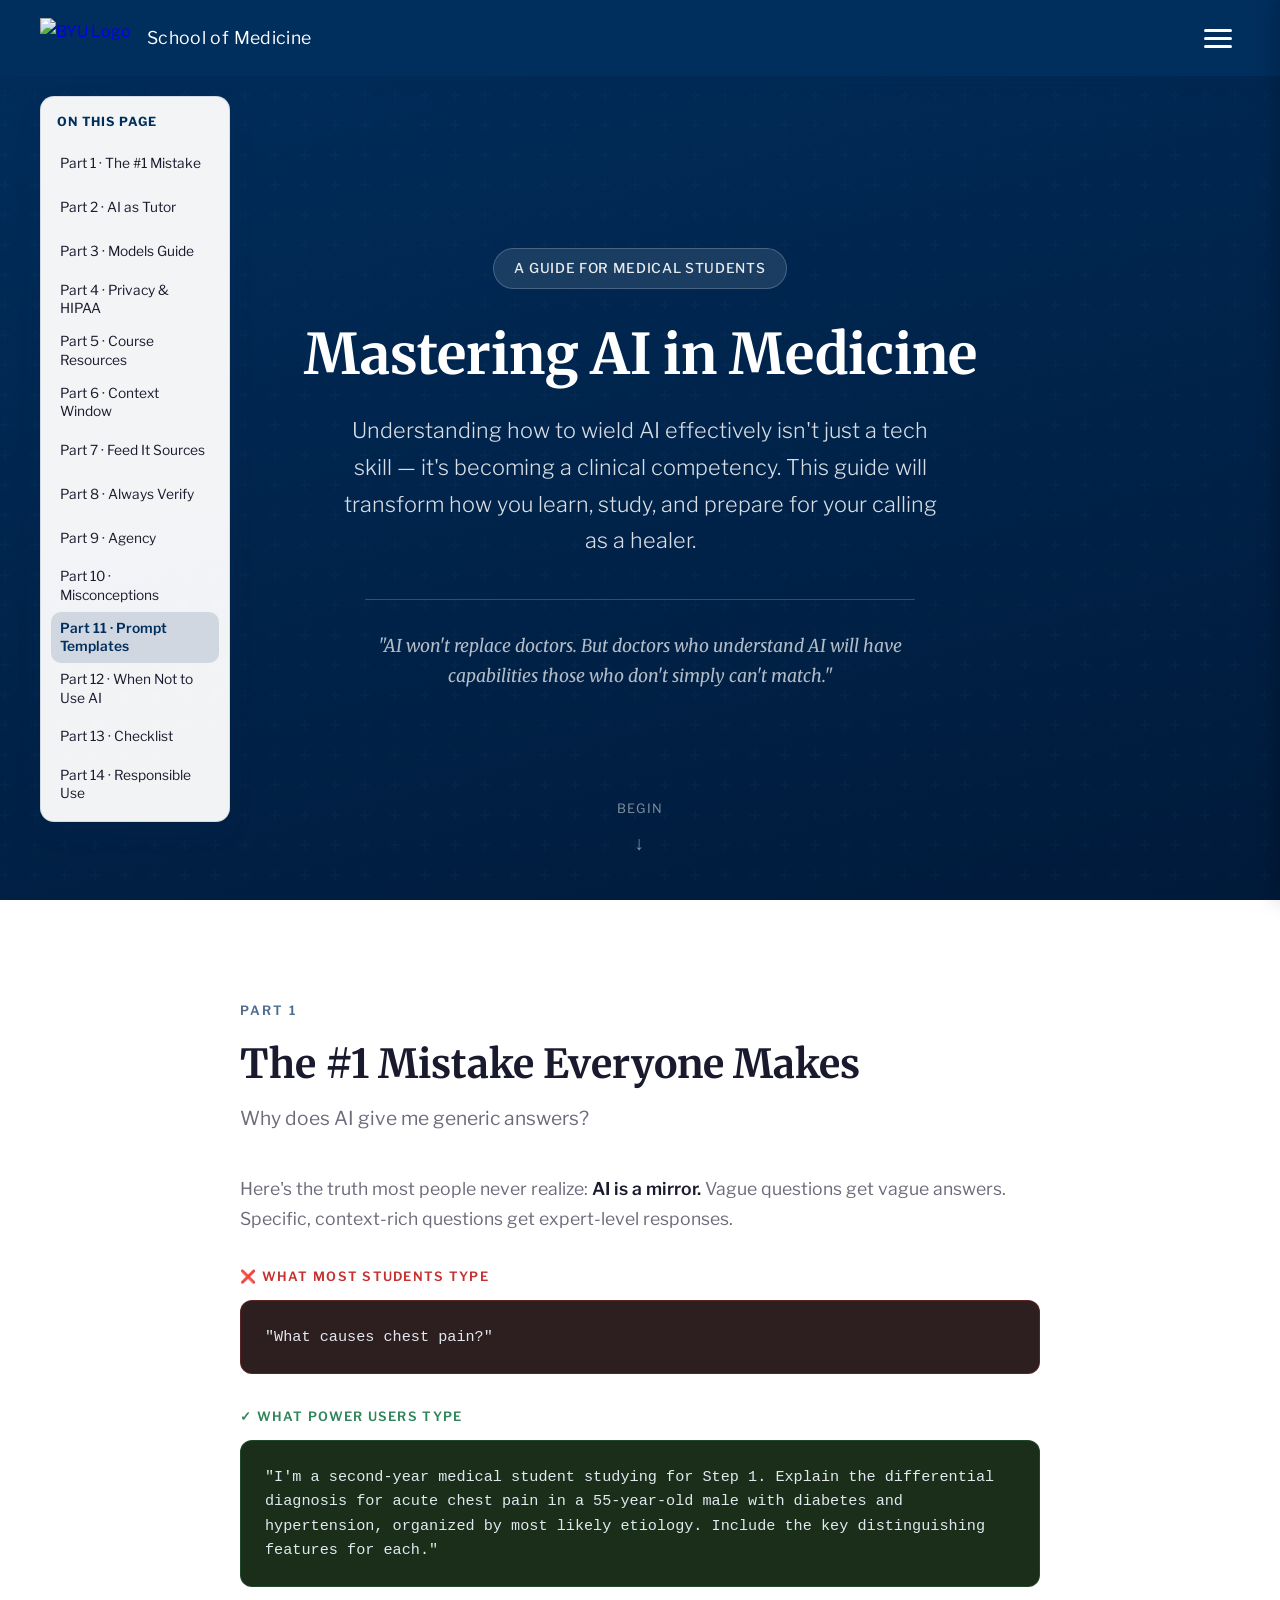
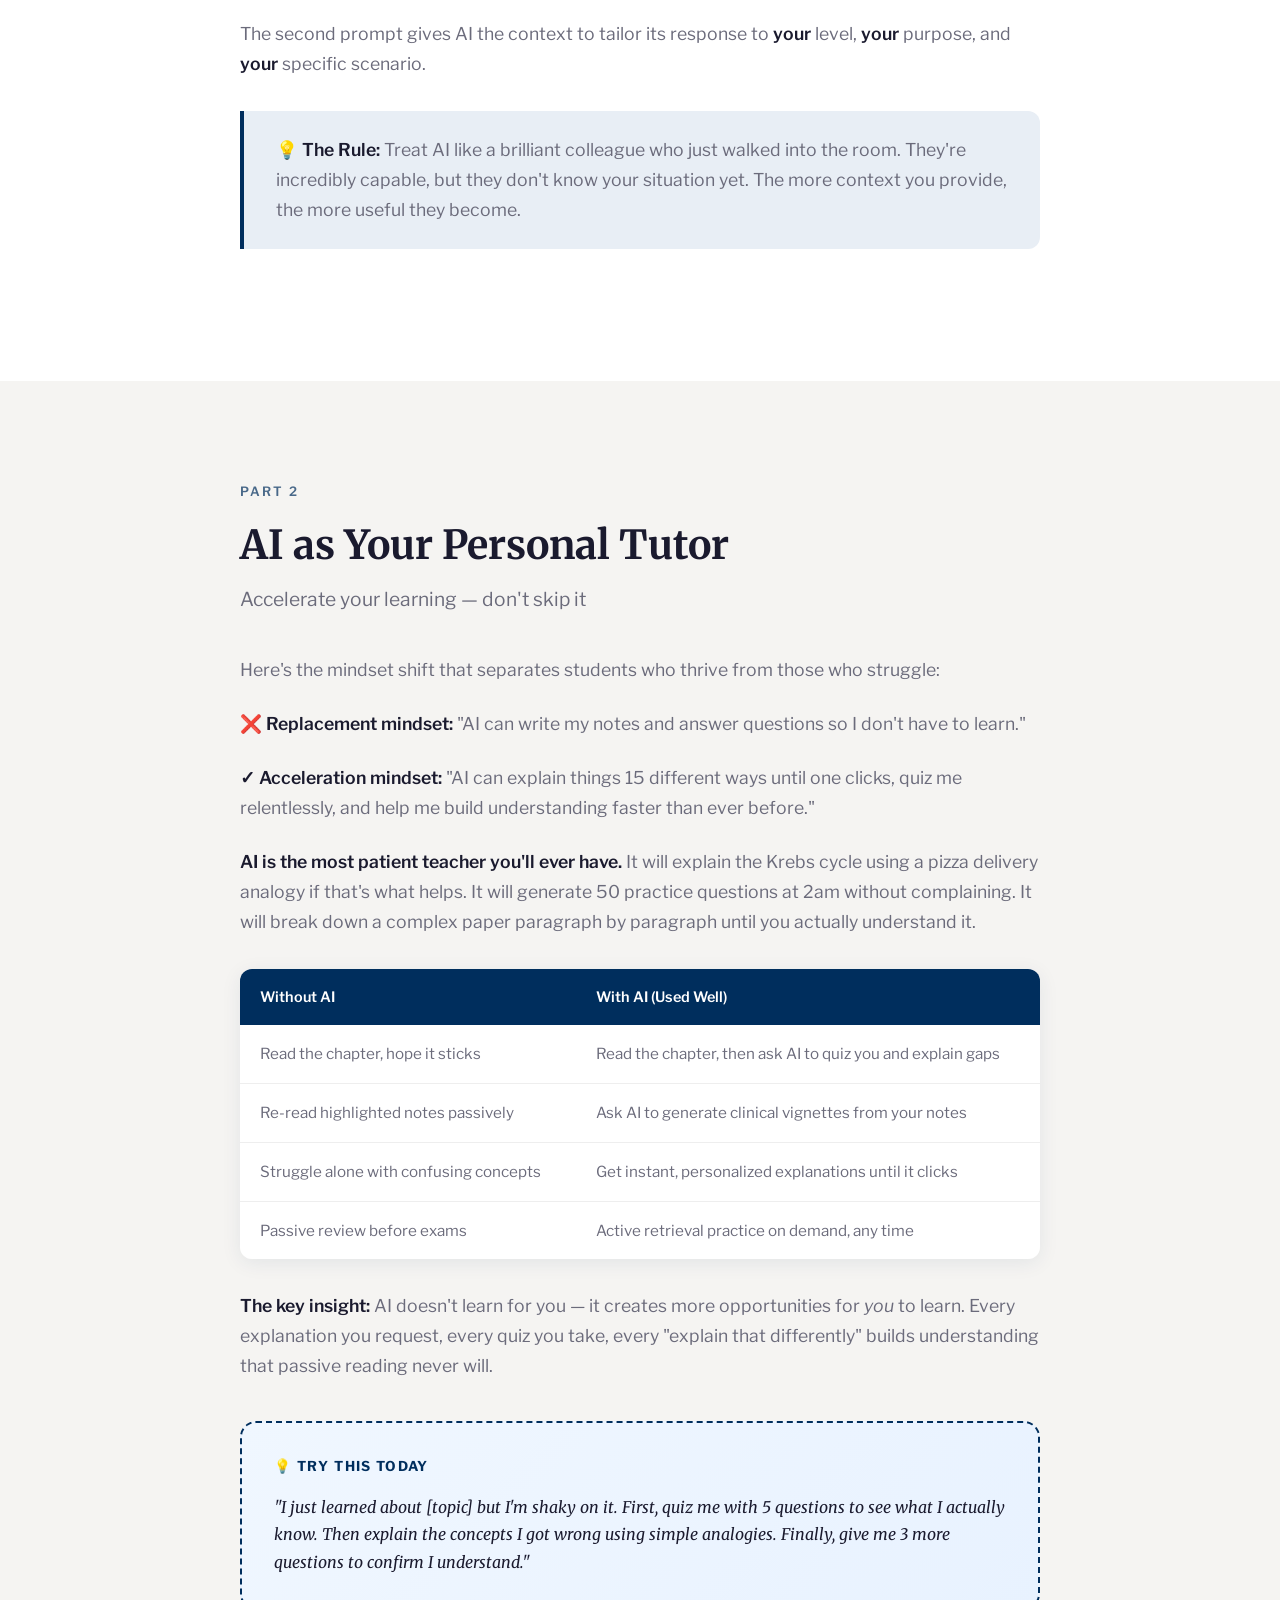
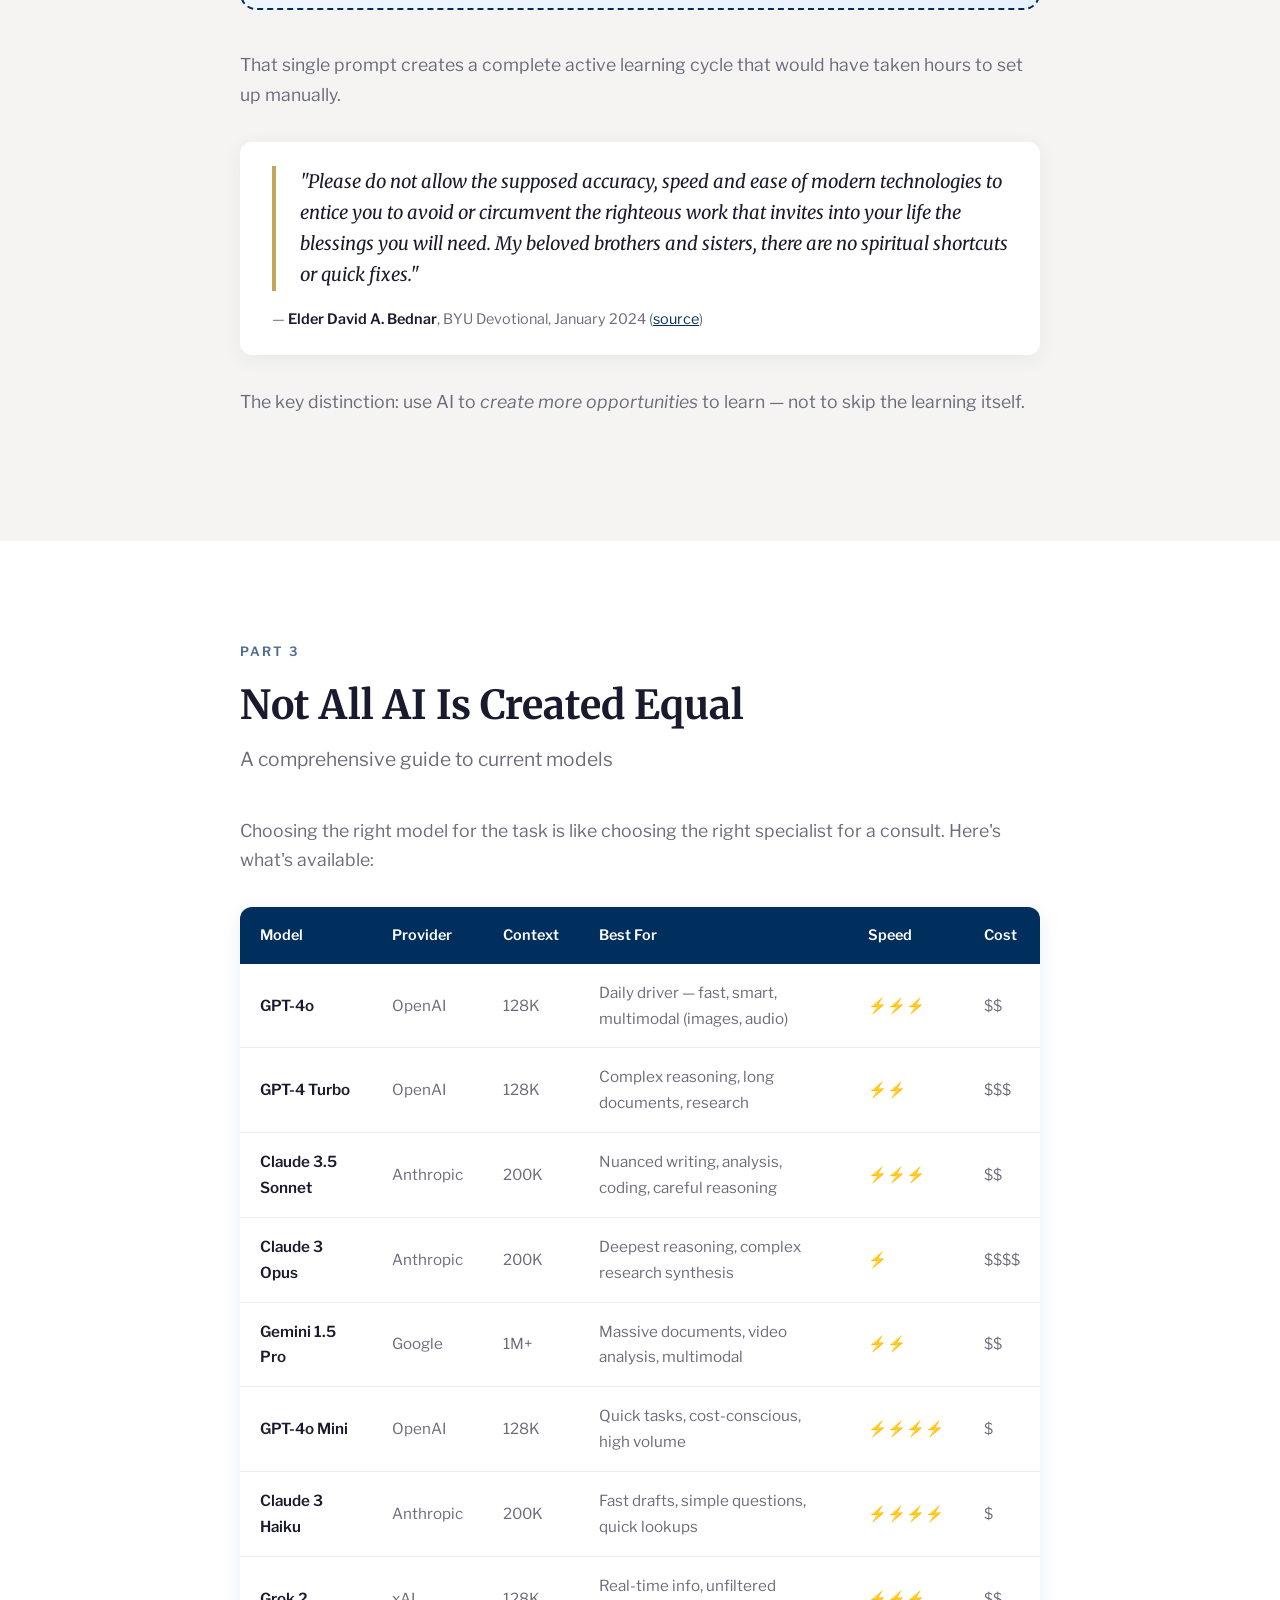
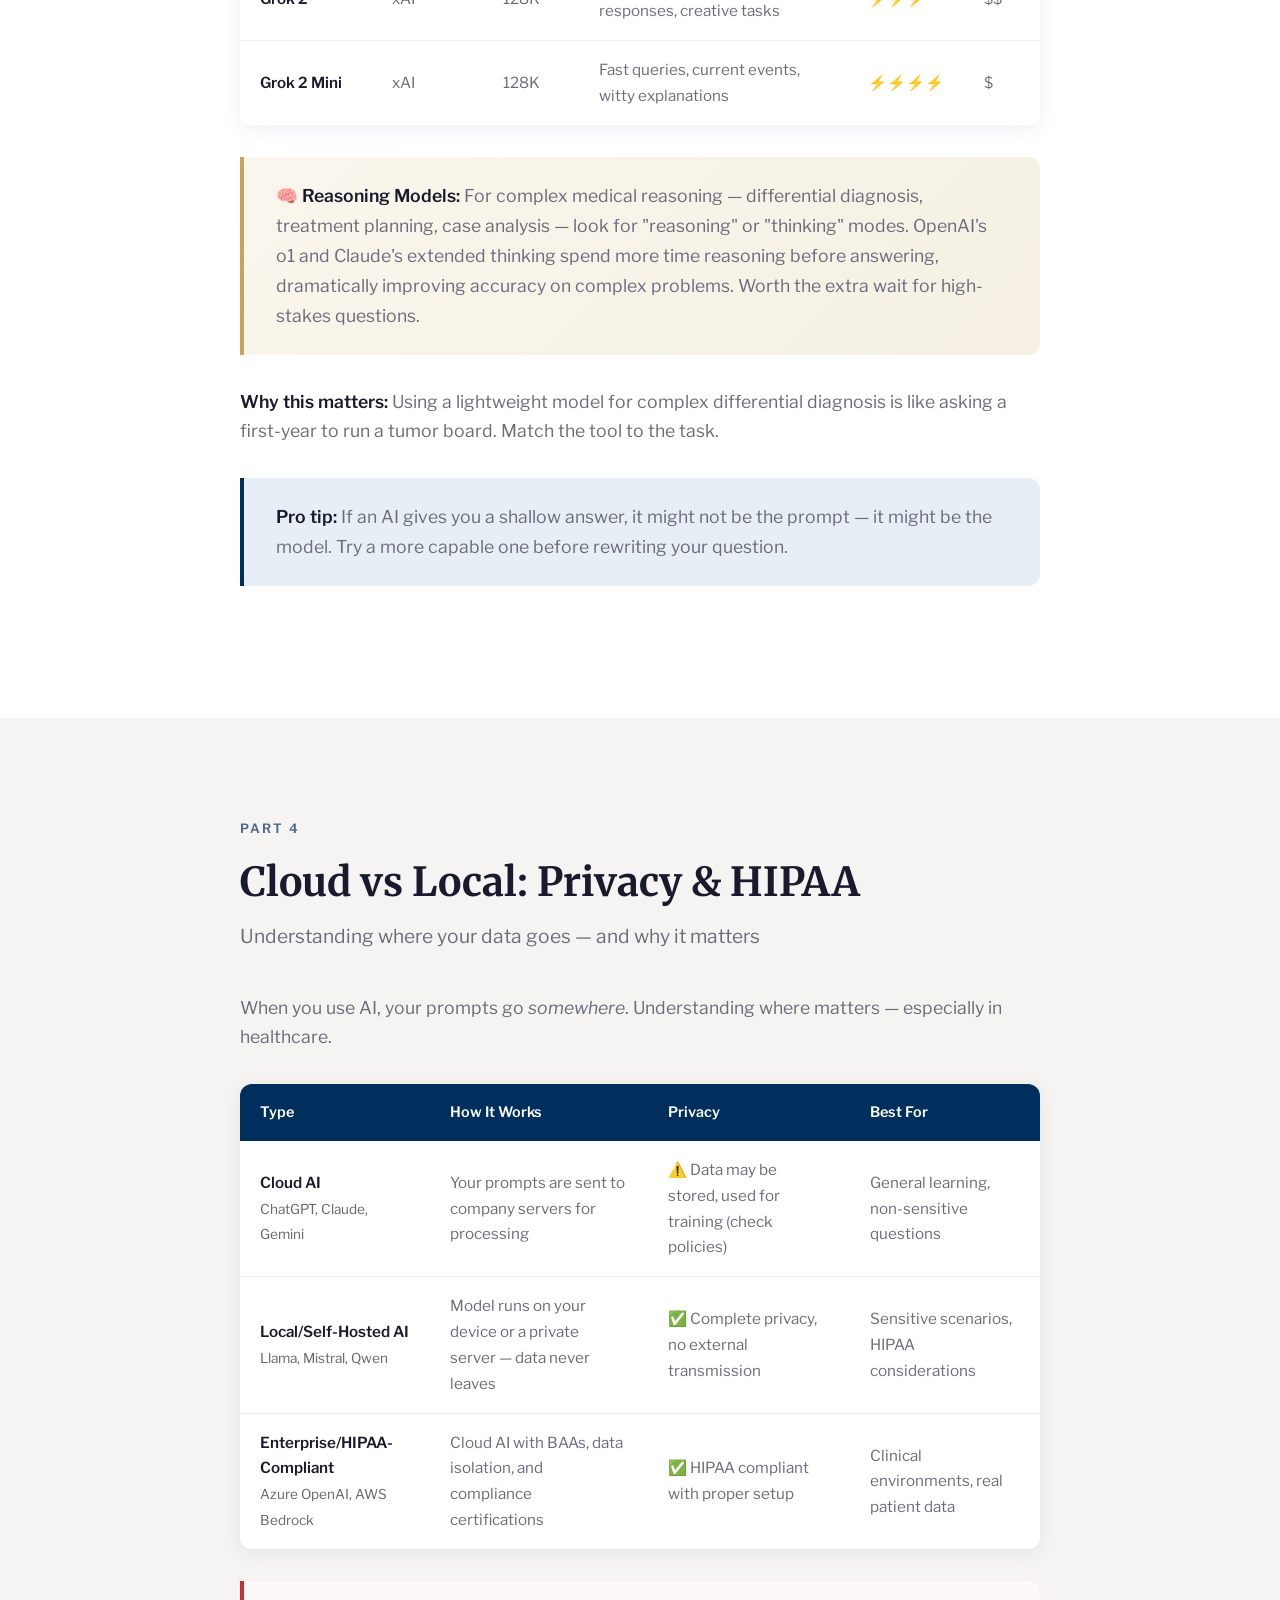
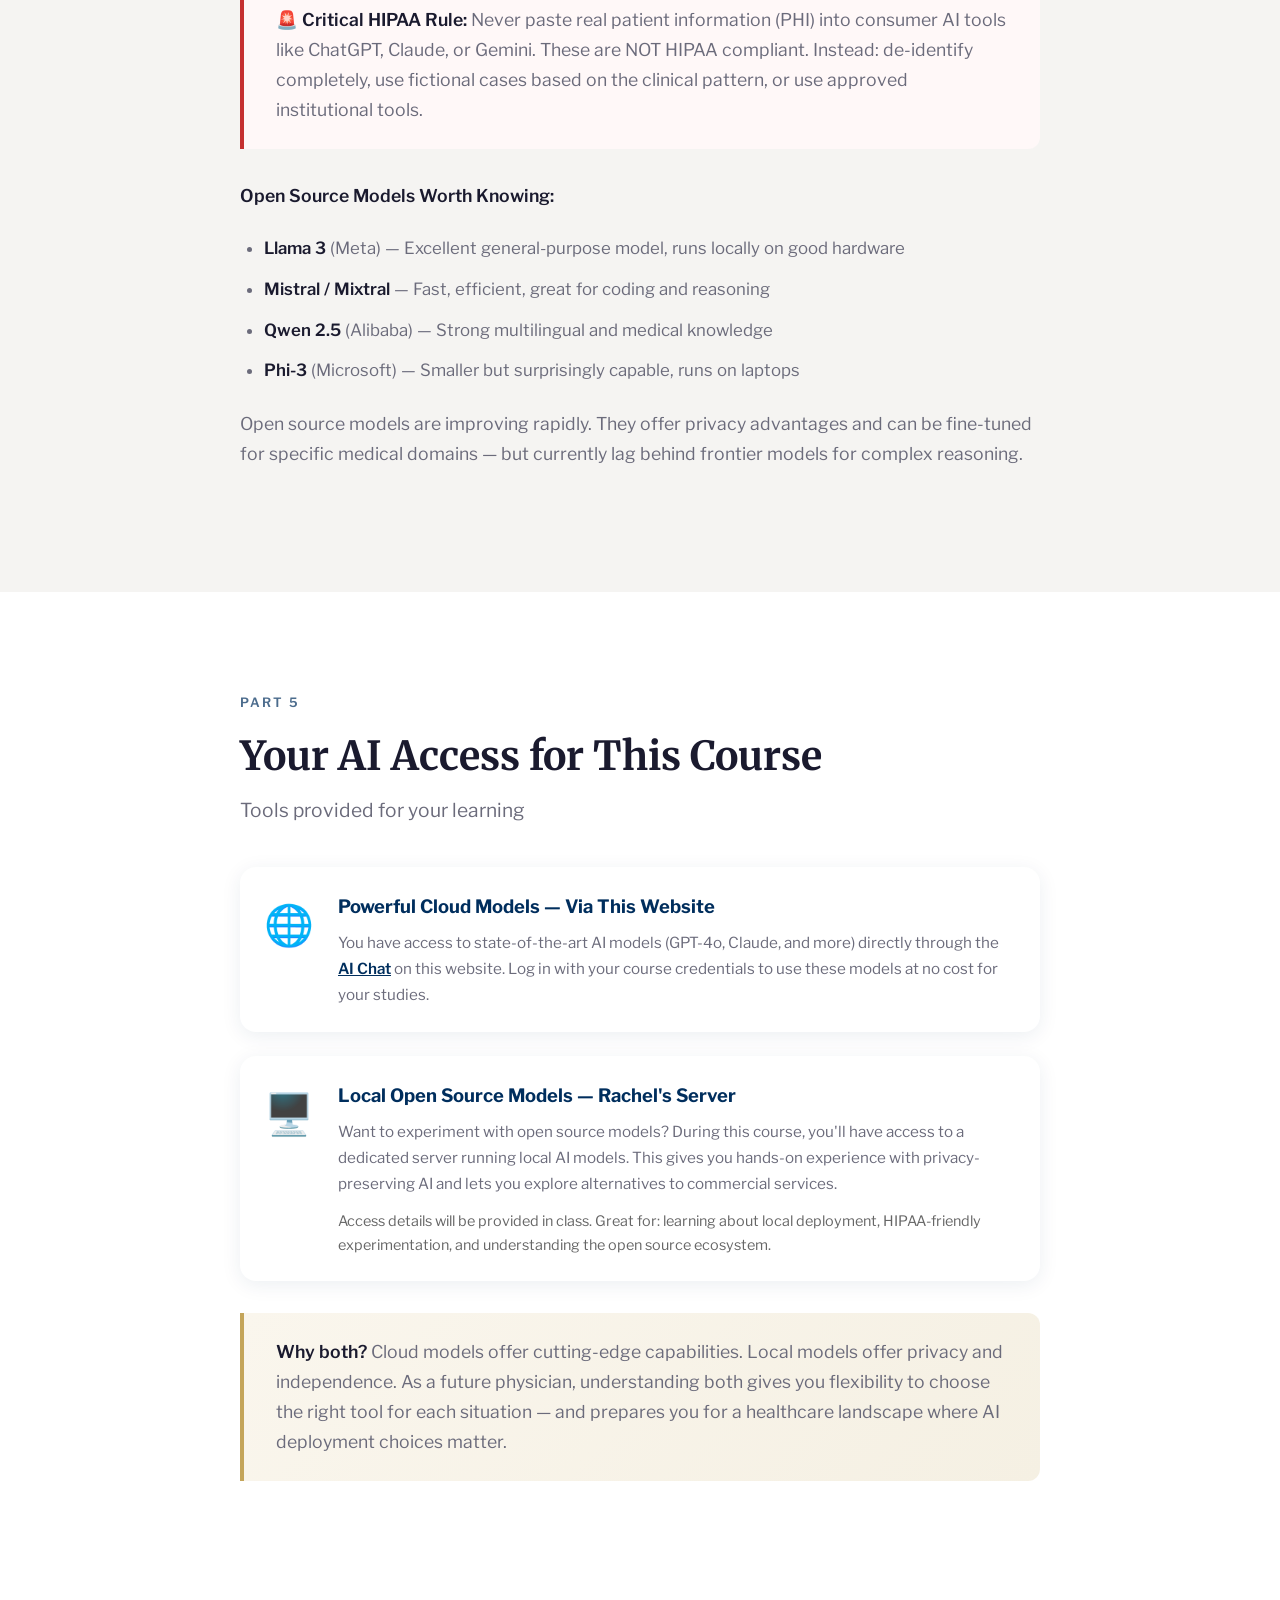
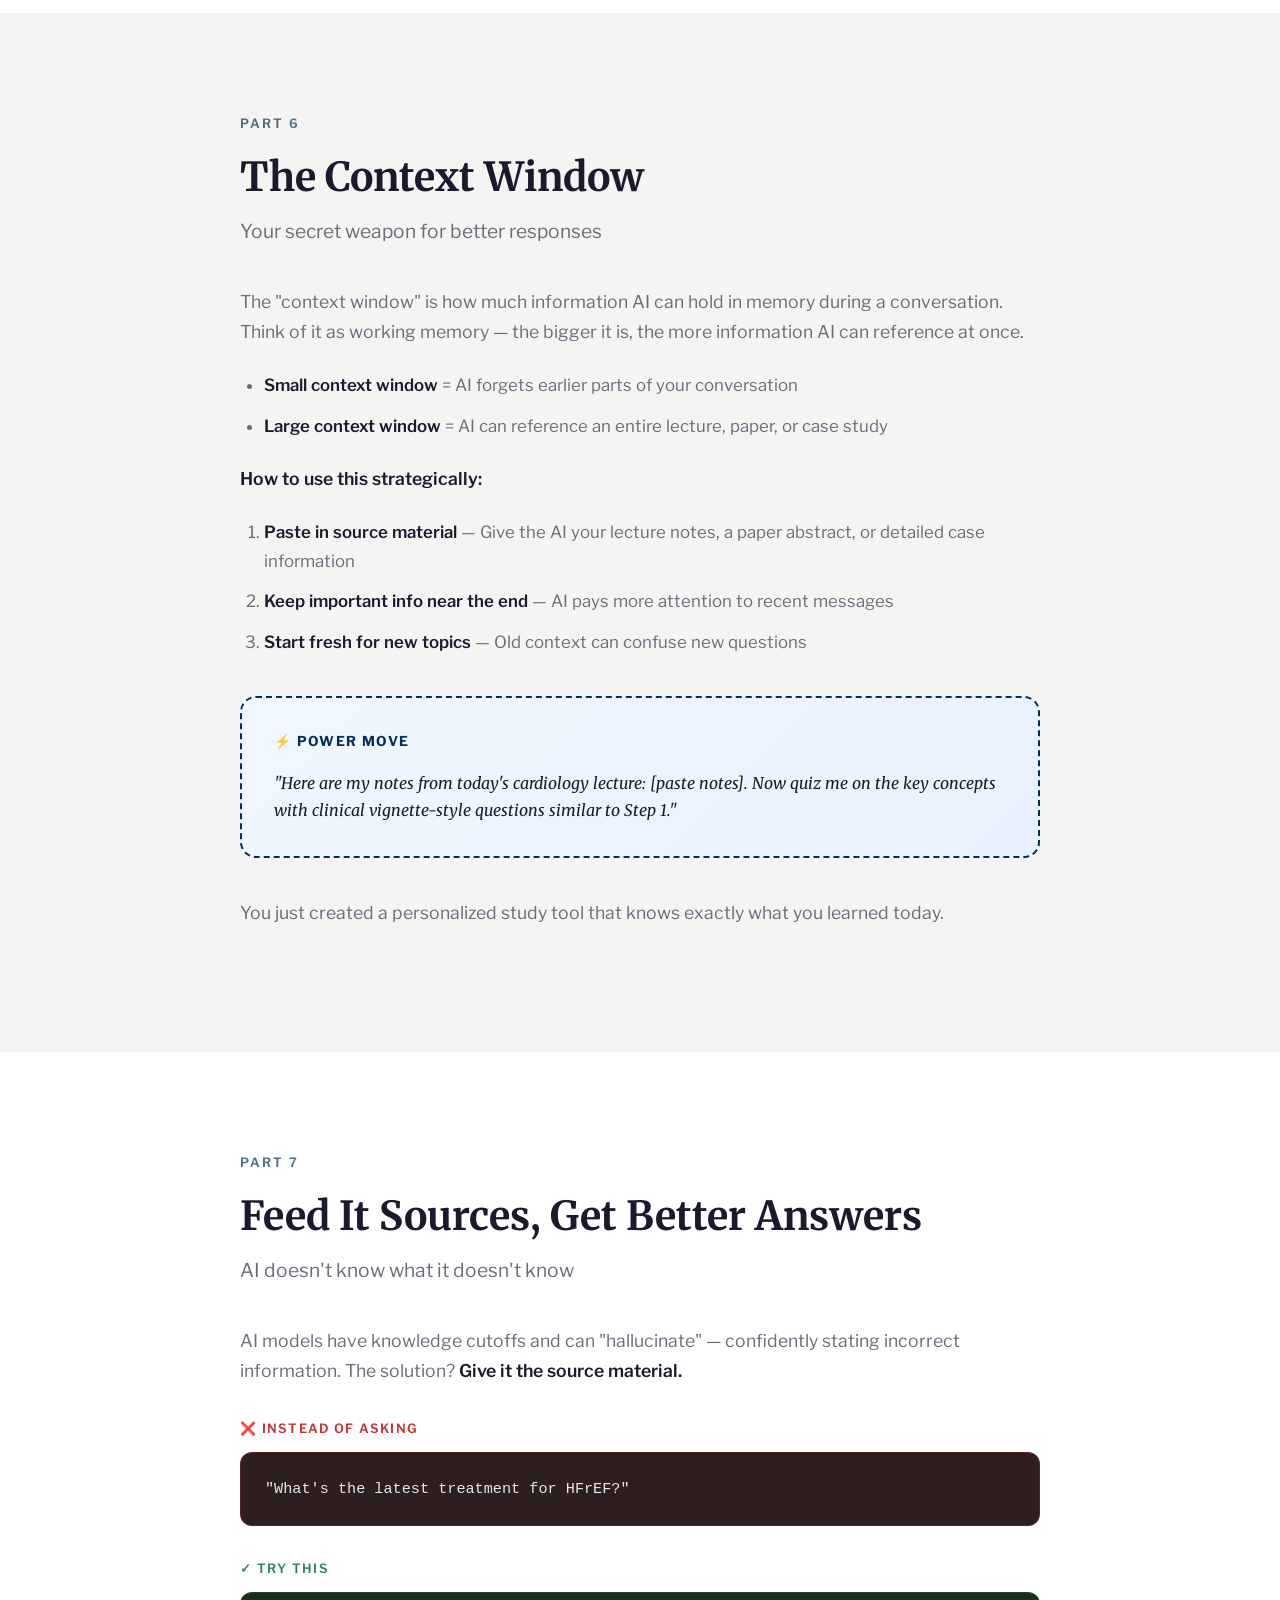
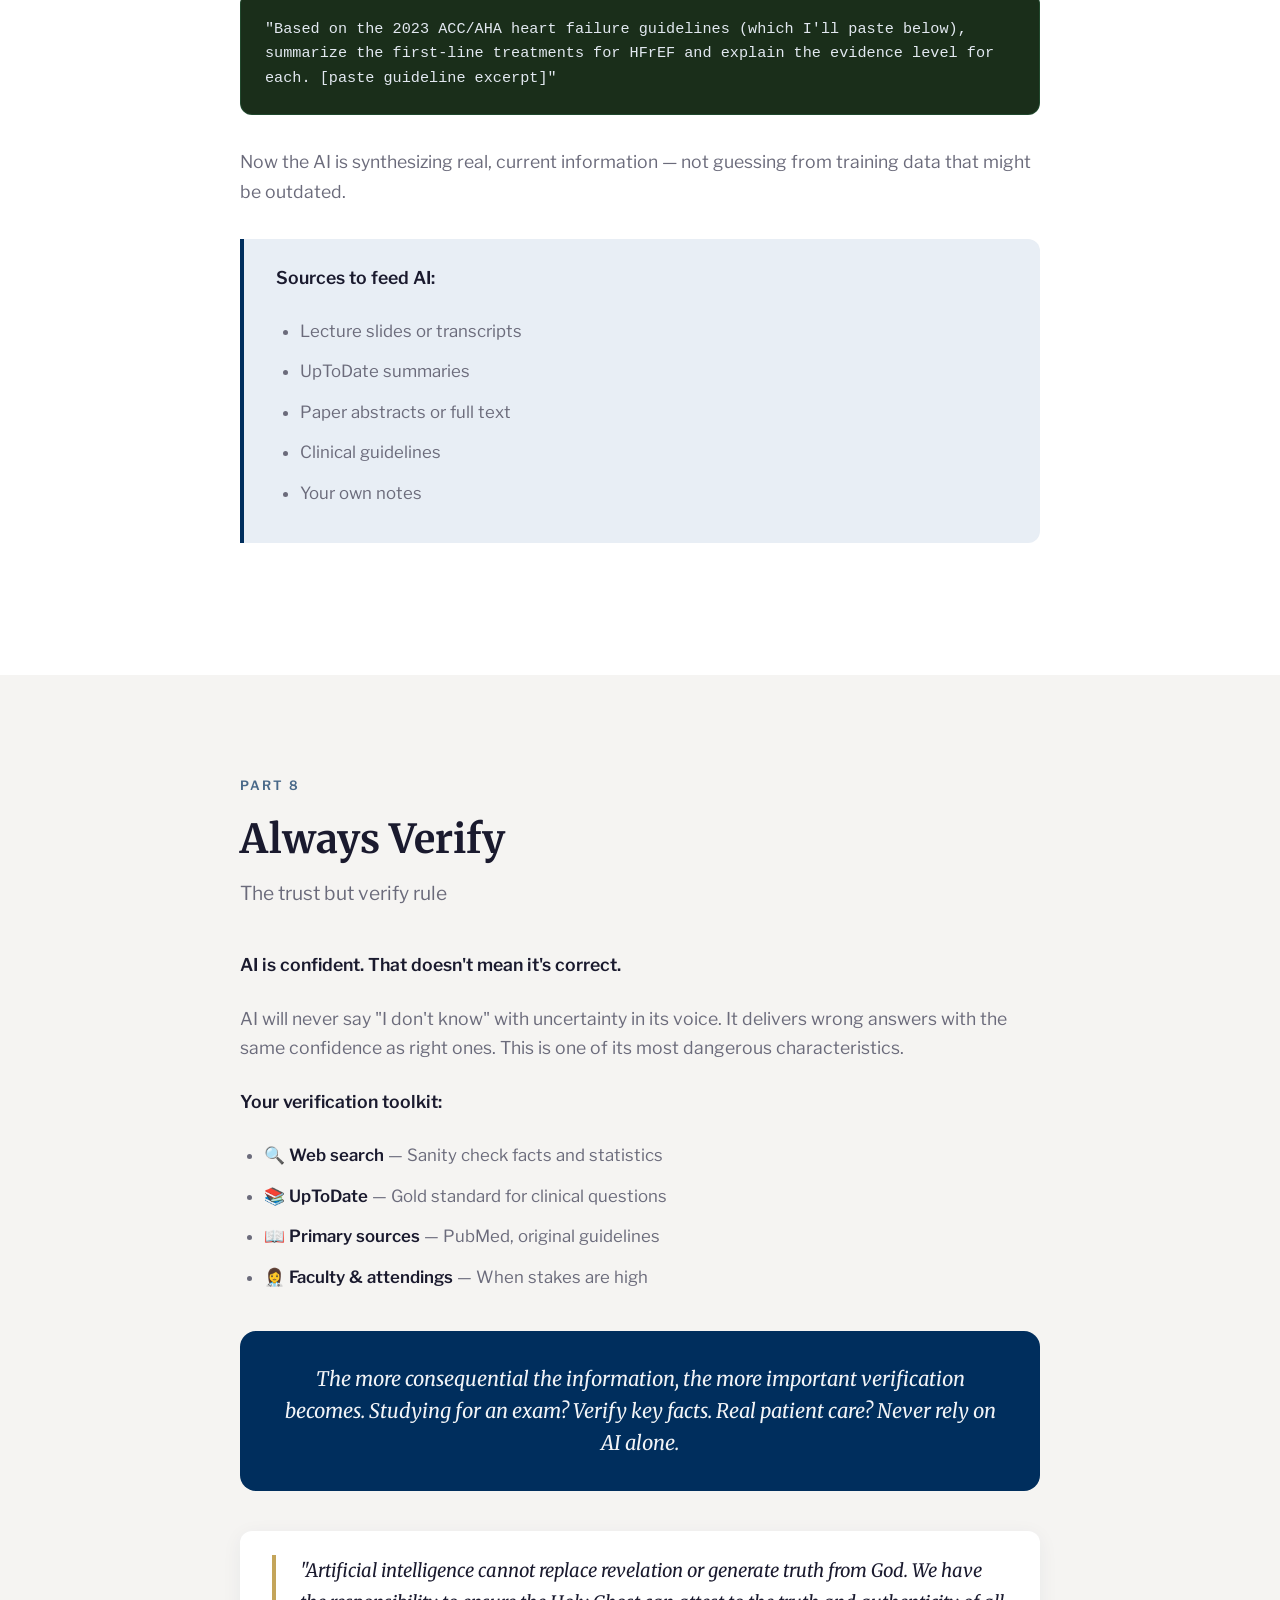
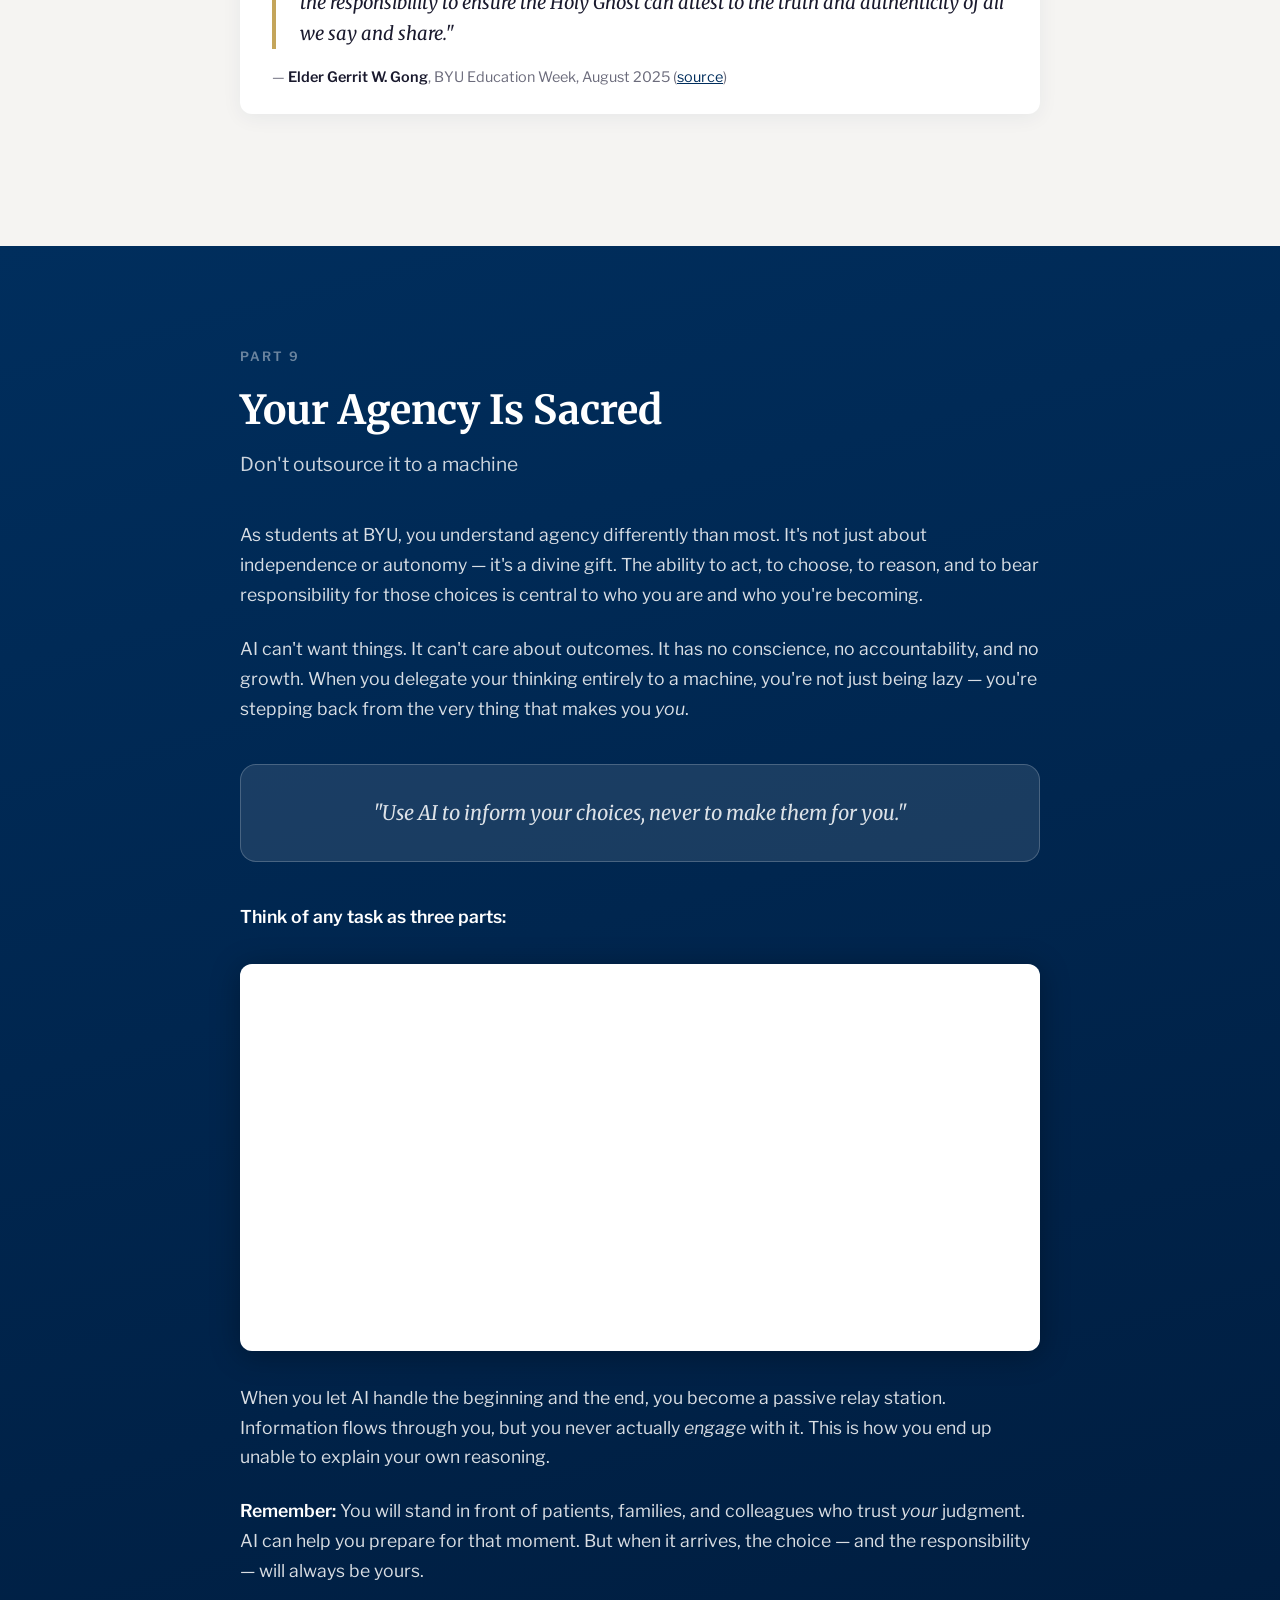
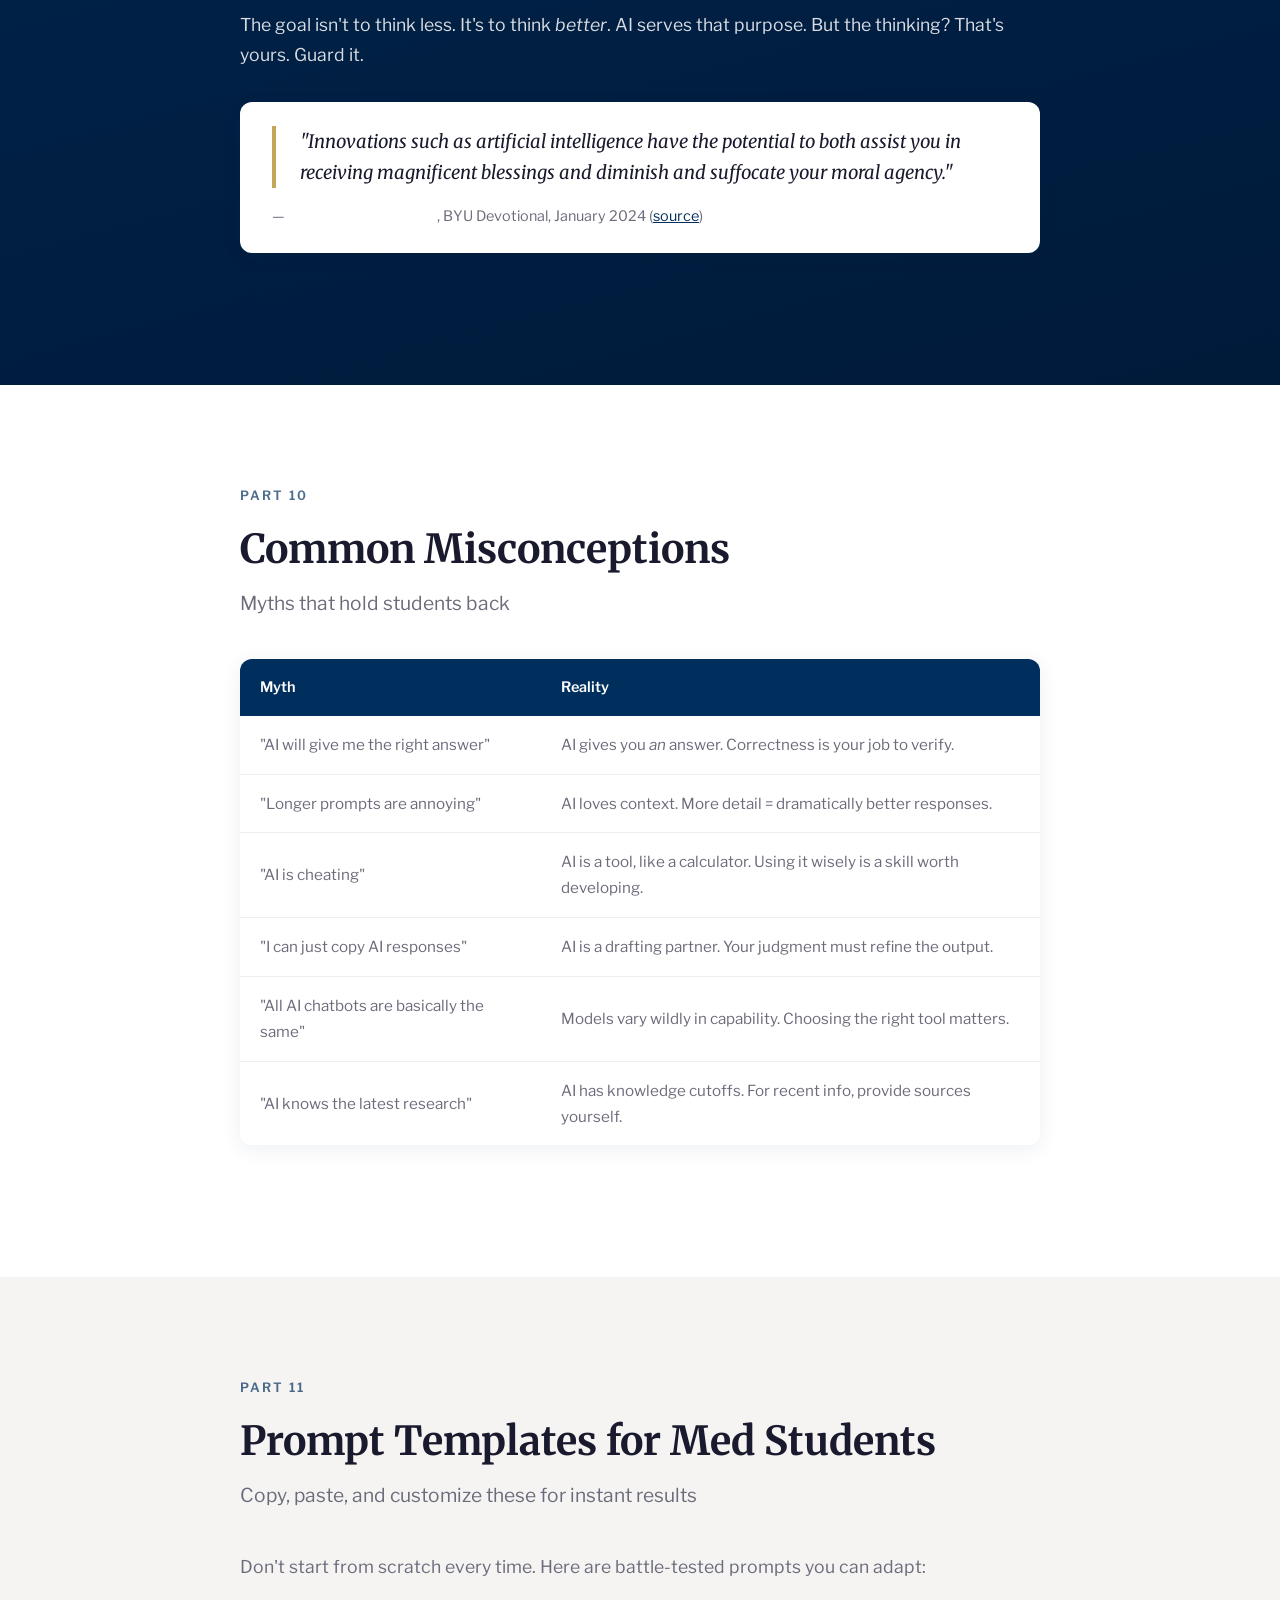
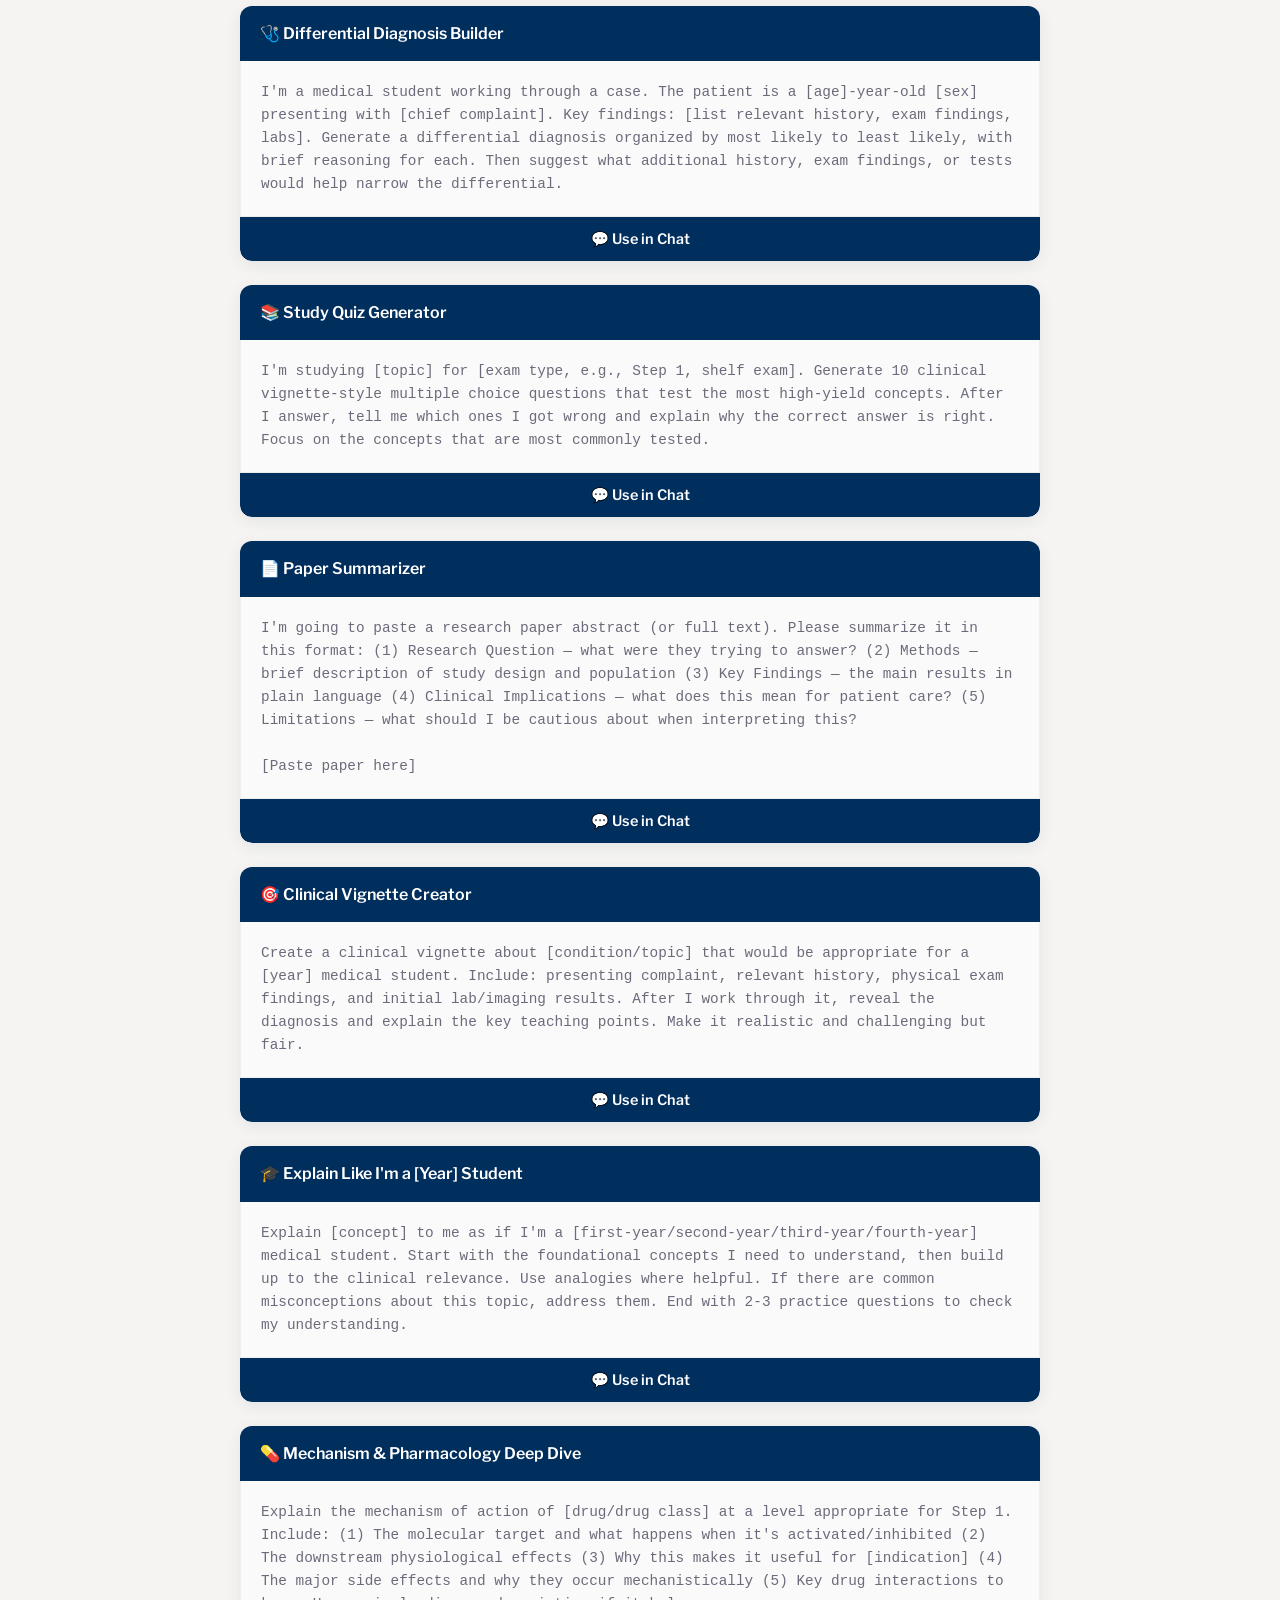
==== ai-guide.html @ 1fa30ade "Reframe Patient Alex as biochemistry-focused AI Case Patient - Renamed 'Patient Alex' → 'AI Case Pat" ====
<!DOCTYPE html>
<html lang="en">
<head>
    <meta charset="UTF-8">
    <meta name="viewport" content="width=device-width, initial-scale=1.0">
    <link rel="preconnect" href="https://fonts.googleapis.com">
    <link rel="preconnect" href="https://fonts.gstatic.com" crossorigin>
    <link href="https://fonts.googleapis.com/css2?family=Libre+Franklin:wght@300;400;500;600;700&family=Merriweather:wght@300;400;700&display=swap" rel="stylesheet">
    <title>Mastering AI — BYU School of Medicine</title>
    <style>
        * {
            margin: 0;
            padding: 0;
            box-sizing: border-box;
        }
        
        :root {
            --byu-navy: #002E5D;
            --byu-navy-light: #003d7a;
            --byu-white: #FFFFFF;
            --gold: #C4A55A;

            --bg-cream: #FAFAF8;
            --bg-warm: #F5F4F2;
            --bg-light: #F5F4F2;
            --border-light: #e8e6e3;

            --text-primary: #1a1a2e;
            --text-secondary: #6b6b7b;
            --text-muted: #888;

            --accent: var(--byu-navy);
            --accent-light: #e8eef5;
            --cream: var(--bg-cream);
            --warm-gray: var(--bg-warm);
            --byu-light-gray: var(--bg-light);

            --shadow-sm: 0 1px 3px rgba(0, 0, 0, 0.08);
            --shadow-md: 0 4px 12px rgba(0, 0, 0, 0.08);
            --shadow-lg: 0 8px 30px rgba(0, 0, 0, 0.12);
            --shadow-hover: 0 12px 40px rgba(0, 0, 0, 0.15);

            --transition-fast: 0.15s ease;
            --transition-med: 0.25s ease;
            --transition-slow: 0.4s ease;

            --radius-sm: 8px;
            --radius-md: 12px;
            --radius-lg: 16px;

            --space-xs: 0.25rem;
            --space-sm: 0.5rem;
            --space-md: 1rem;
            --space-lg: 1.5rem;
            --space-xl: 2rem;

            --min-touch-target: 44px;
            --focus-ring: #C4A55A;
            --focus-shadow: 0 0 0 3px rgba(196, 165, 90, 0.32);
        }
        
        html {
            scroll-behavior: smooth;
        }
        
        body {
            font-family: 'Libre Franklin', -apple-system, sans-serif;
            color: var(--text-primary);
            line-height: 1.7;
            background: var(--byu-white);
        }

        a:focus-visible,
        button:focus-visible,
        input:focus-visible,
        textarea:focus-visible,
        summary:focus-visible {
            outline: 3px solid var(--focus-ring);
            outline-offset: 2px;
            box-shadow: var(--focus-shadow);
        }
        
        /* Header */
        header {
            background: var(--byu-navy);
            padding: 1rem 2rem;
            position: fixed;
            top: 0;
            left: 0;
            right: 0;
            z-index: 1000;
            box-shadow: 0 2px 20px rgba(0, 46, 93, 0.15);
        }
        
        .header-inner {
            max-width: 1200px;
            margin: 0 auto;
            display: flex;
            align-items: center;
            justify-content: space-between;
        }
        
        .header-brand {
            text-decoration: none;
            display: flex;
            align-items: center;
            gap: 1rem;
            min-height: var(--min-touch-target);
        }
        
        .logo {
            height: 40px;
            width: auto;
        }
        
        .header-text {
            color: var(--byu-white);
            font-family: 'Libre Franklin', sans-serif;
            font-size: 1.1rem;
            font-weight: 400;
            letter-spacing: 0.02em;
        }
        
        .menu-toggle {
            display: flex;
            flex-direction: column;
            justify-content: space-around;
            width: var(--min-touch-target);
            height: var(--min-touch-target);
            min-width: var(--min-touch-target);
            min-height: var(--min-touch-target);
            background: transparent;
            border: none;
            cursor: pointer;
            padding: 10px 8px;
            z-index: 1001;
        }
        
        .menu-toggle span {
            width: 100%;
            height: 3px;
            background: var(--byu-white);
            border-radius: 2px;
            transition: all 0.3s ease;
        }
        
        .menu-toggle.active span:nth-child(1) {
            transform: rotate(45deg) translate(6px, 6px);
        }
        
        .menu-toggle.active span:nth-child(2) {
            opacity: 0;
        }
        
        .menu-toggle.active span:nth-child(3) {
            transform: rotate(-45deg) translate(6px, -6px);
        }
        
        .nav-menu {
            position: fixed;
            top: 0;
            right: -300px;
            width: 300px;
            height: 100vh;
            background: var(--byu-navy);
            padding: 80px 2rem 2rem;
            transition: right 0.3s ease;
            z-index: 1000;
            box-shadow: -4px 0 20px rgba(0, 0, 0, 0.2);
        }
        
        .nav-menu.active {
            right: 0;
        }
        
        .nav-menu ul {
            list-style: none;
        }
        
        .nav-menu li {
            margin-bottom: 1rem;
        }
        
        .nav-menu a {
            color: var(--byu-white);
            text-decoration: none;
            font-size: 1.2rem;
            min-height: var(--min-touch-target);
            padding: 0.75rem 0;
            display: flex;
            align-items: center;
            border-bottom: 1px solid rgba(255, 255, 255, 0.1);
            transition: all 0.2s ease;
        }
        
        .nav-menu a:hover {
            padding-left: 0.5rem;
            border-bottom-color: rgba(255, 255, 255, 0.4);
        }
        
        .overlay {
            position: fixed;
            top: 0;
            left: 0;
            width: 100%;
            height: 100%;
            background: rgba(0, 0, 0, 0.5);
            opacity: 0;
            visibility: hidden;
            transition: all 0.3s ease;
            z-index: 999;
        }
        
        .overlay.active {
            opacity: 1;
            visibility: visible;
        }
        
        /* Hero */
        .hero {
            min-height: 100vh;
            display: flex;
            align-items: center;
            justify-content: center;
            background: linear-gradient(165deg, var(--byu-navy) 0%, #001a3a 100%);
            padding: 120px 2rem 80px;
            position: relative;
            overflow: hidden;
        }
        
        .hero::before {
            content: '';
            position: absolute;
            top: 0;
            left: 0;
            right: 0;
            bottom: 0;
            background: url("data:image/svg+xml,%3Csvg width='60' height='60' viewBox='0 0 60 60' xmlns='http://www.w3.org/2000/svg'%3E%3Cg fill='none' fill-rule='evenodd'%3E%3Cg fill='%23ffffff' fill-opacity='0.03'%3E%3Cpath d='M36 34v-4h-2v4h-4v2h4v4h2v-4h4v-2h-4zm0-30V0h-2v4h-4v2h4v4h2V6h4V4h-4zM6 34v-4H4v4H0v2h4v4h2v-4h4v-2H6zM6 4V0H4v4H0v2h4v4h2V6h4V4H6z'/%3E%3C/g%3E%3C/g%3E%3C/svg%3E");
            opacity: 0.5;
        }
        
        .hero-content {
            max-width: 800px;
            text-align: center;
            position: relative;
            z-index: 1;
        }
        
        .hero-badge {
            display: inline-block;
            background: rgba(255, 255, 255, 0.1);
            color: rgba(255, 255, 255, 0.9);
            padding: 0.5rem 1.25rem;
            border-radius: 50px;
            font-size: 0.85rem;
            font-weight: 500;
            letter-spacing: 0.05em;
            text-transform: uppercase;
            margin-bottom: 2rem;
            border: 1px solid rgba(255, 255, 255, 0.2);
        }
        
        .hero h1 {
            font-family: 'Merriweather', Georgia, serif;
            font-size: 3.5rem;
            font-weight: 700;
            color: var(--byu-white);
            line-height: 1.2;
            margin-bottom: 1.5rem;
        }
        
        .hero-subtitle {
            font-size: 1.35rem;
            color: rgba(255, 255, 255, 0.85);
            font-weight: 300;
            line-height: 1.7;
            max-width: 600px;
            margin: 0 auto 2.5rem;
        }
        
        .hero-quote {
            font-family: 'Merriweather', Georgia, serif;
            font-size: 1.1rem;
            font-style: italic;
            color: rgba(255, 255, 255, 0.7);
            border-top: 1px solid rgba(255, 255, 255, 0.2);
            padding-top: 2rem;
            max-width: 550px;
            margin: 0 auto;
        }
        
        .scroll-indicator {
            position: absolute;
            bottom: 40px;
            left: 50%;
            transform: translateX(-50%);
            color: rgba(255, 255, 255, 0.5);
            font-size: 0.8rem;
            text-transform: uppercase;
            letter-spacing: 0.1em;
            display: flex;
            flex-direction: column;
            align-items: center;
            gap: 0.5rem;
            animation: bounce 2s infinite;
        }
        
        .scroll-indicator::after {
            content: '↓';
            font-size: 1.2rem;
        }
        
        @keyframes bounce {
            0%, 100% { transform: translateX(-50%) translateY(0); }
            50% { transform: translateX(-50%) translateY(10px); }
        }
        
        /* Sections */
        section {
            padding: 100px 2rem;
        }
        
        .section-inner {
            max-width: 800px;
            margin: 0 auto;
        }

        .guide-toc {
            background: rgba(255, 255, 255, 0.95);
            border: 1px solid rgba(0, 46, 93, 0.12);
            border-radius: 14px;
            box-shadow: 0 10px 24px rgba(0, 46, 93, 0.12);
        }

        .guide-toc-title {
            font-size: 0.78rem;
            font-weight: 700;
            letter-spacing: 0.08em;
            text-transform: uppercase;
            color: var(--byu-navy);
            padding: 0.9rem 1rem 0.55rem;
        }

        .toc-list {
            list-style: none;
            margin: 0;
            padding: 0 0.6rem 0.7rem;
            max-height: calc(100vh - 180px);
            overflow: auto;
        }

        .toc-item {
            margin: 0;
        }

        .toc-link {
            display: flex;
            align-items: center;
            min-height: var(--min-touch-target);
            border-radius: 10px;
            padding: 0.45rem 0.6rem;
            color: var(--text-primary);
            text-decoration: none;
            font-size: 0.86rem;
            line-height: 1.35;
            transition: background var(--transition-fast), color var(--transition-fast);
        }

        .toc-link:hover {
            background: rgba(0, 46, 93, 0.08);
        }

        .toc-link.active {
            background: rgba(0, 46, 93, 0.14);
            color: var(--byu-navy);
            font-weight: 600;
        }

        .guide-toc-desktop {
            position: fixed;
            top: 96px;
            left: max(0.75rem, calc((100vw - 1200px) / 2));
            width: 190px;
            z-index: 980;
        }

        .guide-toc-mobile {
            display: none;
            position: sticky;
            top: 82px;
            z-index: 950;
            margin: 1rem 1rem 0;
            overflow: hidden;
        }

        .guide-toc-mobile summary {
            list-style: none;
            cursor: pointer;
            min-height: var(--min-touch-target);
            display: flex;
            align-items: center;
            justify-content: space-between;
            padding: 0.9rem 1rem;
            font-weight: 600;
            color: var(--byu-navy);
        }

        .guide-toc-mobile summary::-webkit-details-marker {
            display: none;
        }

        .guide-toc-mobile[open] summary {
            border-bottom: 1px solid rgba(0, 46, 93, 0.12);
        }

        .section-number {
            font-size: 0.8rem;
            font-weight: 600;
            color: var(--byu-navy);
            text-transform: uppercase;
            letter-spacing: 0.15em;
            margin-bottom: 1rem;
            opacity: 0.7;
        }
        
        h2 {
            font-family: 'Merriweather', Georgia, serif;
            font-size: 2.5rem;
            font-weight: 700;
            color: var(--text-primary);
            margin-bottom: 0.75rem;
            line-height: 1.3;
        }
        
        .section-subtitle {
            font-size: 1.2rem;
            color: var(--text-secondary);
            margin-bottom: 2.5rem;
            font-weight: 400;
        }
        
        p {
            margin-bottom: 1.5rem;
            color: var(--text-secondary);
            font-size: 1.1rem;
        }
        
        strong {
            color: var(--text-primary);
            font-weight: 600;
        }
        
        /* Alternating backgrounds */
        .section-light {
            background: var(--byu-white);
        }
        
        .section-cream {
            background: var(--warm-gray);
        }
        
        /* Callout boxes */
        .callout {
            background: var(--accent-light);
            border-left: 4px solid var(--byu-navy);
            padding: 1.5rem 2rem;
            border-radius: 0 12px 12px 0;
            margin: 2rem 0;
        }
        
        .callout p:last-child {
            margin-bottom: 0;
        }
        
        .callout-gold {
            background: linear-gradient(135deg, #faf6ed 0%, #f5f0e3 100%);
            border-left-color: var(--gold);
        }

        .citation-format {
            background: #f7f8fa;
            border: 1px solid #d9e0e8;
            border-radius: 12px;
            padding: 1rem 1.25rem;
            font-family: 'SF Mono', 'Fira Code', 'Consolas', monospace;
            font-size: 0.88rem;
            line-height: 1.6;
            color: var(--text-primary);
            word-break: break-word;
            margin: 1rem 0 0;
        }
        
        /* Code/prompt examples */
        .example-block {
            margin: 2rem 0;
        }
        
        .example-label {
            font-size: 0.8rem;
            font-weight: 600;
            text-transform: uppercase;
            letter-spacing: 0.1em;
            margin-bottom: 0.75rem;
            display: flex;
            align-items: center;
            gap: 0.5rem;
        }
        
        .example-label.bad {
            color: #c53030;
        }
        
        .example-label.good {
            color: #2f855a;
        }
        
        .example-content {
            background: #1a1a2e;
            color: #e2e8f0;
            padding: 1.5rem;
            border-radius: 12px;
            font-family: 'SF Mono', 'Fira Code', monospace;
            font-size: 0.95rem;
            line-height: 1.6;
            overflow-x: auto;
        }
        
        .example-content.bad {
            background: #2d1f1f;
            border: 1px solid rgba(197, 48, 48, 0.3);
        }
        
        .example-content.good {
            background: #1a2e1a;
            border: 1px solid rgba(47, 133, 90, 0.3);
        }
        
        /* Tables */
        .table-wrapper {
            overflow-x: auto;
            margin: 2rem 0;
            border-radius: 12px;
            box-shadow: 0 4px 20px rgba(0, 46, 93, 0.08);
        }
        
        table {
            width: 100%;
            border-collapse: collapse;
            background: var(--byu-white);
        }
        
        th {
            background: var(--byu-navy);
            color: var(--byu-white);
            padding: 1rem 1.25rem;
            text-align: left;
            font-weight: 600;
            font-size: 0.9rem;
        }
        
        td {
            padding: 1rem 1.25rem;
            border-bottom: 1px solid #eee;
            font-size: 0.95rem;
            color: var(--text-secondary);
        }
        
        tr:last-child td {
            border-bottom: none;
        }
        
        tr:hover td {
            background: var(--accent-light);
        }
        
        /* Lists */
        ul, ol {
            margin: 1.5rem 0;
            padding-left: 1.5rem;
        }
        
        li {
            margin-bottom: 0.75rem;
            color: var(--text-secondary);
            font-size: 1.05rem;
        }
        
        /* Principle boxes */
        .principle {
            background: var(--byu-navy);
            color: var(--byu-white);
            padding: 2rem 2.5rem;
            border-radius: 16px;
            margin: 2.5rem 0;
            text-align: center;
        }
        
        .principle p {
            color: rgba(255, 255, 255, 0.95);
            font-family: 'Merriweather', Georgia, serif;
            font-size: 1.25rem;
            font-style: italic;
            margin: 0;
            line-height: 1.6;
        }
        
        /* Try this boxes */
        .try-this {
            background: linear-gradient(135deg, #f0f7ff 0%, #e8f2ff 100%);
            border: 2px dashed var(--byu-navy);
            border-radius: 16px;
            padding: 2rem;
            margin: 2.5rem 0;
        }
        
        .try-this-label {
            font-size: 0.85rem;
            font-weight: 700;
            color: var(--byu-navy);
            text-transform: uppercase;
            letter-spacing: 0.1em;
            margin-bottom: 1rem;
            display: flex;
            align-items: center;
            gap: 0.5rem;
        }
        
        .try-this-content {
            font-family: 'Merriweather', Georgia, serif;
            font-size: 1rem;
            color: var(--text-primary);
            line-height: 1.7;
            font-style: italic;
        }
        
        /* Checklist */
        .checklist {
            background: var(--byu-white);
            border-radius: 16px;
            padding: 2rem;
            box-shadow: 0 4px 20px rgba(0, 46, 93, 0.08);
            margin: 2rem 0;
        }
        
        .checklist-title {
            font-weight: 700;
            color: var(--text-primary);
            margin-bottom: 1rem;
            font-size: 1.1rem;
        }
        
        .checklist ul {
            list-style: none;
            padding: 0;
            margin: 0;
        }
        
        .checklist li {
            padding-left: 2rem;
            position: relative;
            margin-bottom: 0.75rem;
        }
        
        .checklist li::before {
            content: '✓';
            position: absolute;
            left: 0;
            color: var(--byu-navy);
            font-weight: 700;
        }
        
        /* Prompt Templates */
        .prompt-template {
            background: var(--byu-white);
            border-radius: 12px;
            margin: 1.5rem 0;
            overflow: hidden;
            box-shadow: 0 4px 15px rgba(0, 46, 93, 0.08);
        }
        
        .prompt-title {
            background: var(--byu-navy);
            color: white;
            padding: 0.875rem 1.25rem;
            font-weight: 600;
            font-size: 1rem;
        }
        
        .prompt-content {
            padding: 1.25rem;
            font-family: 'SF Mono', 'Fira Code', 'Consolas', monospace;
            font-size: 0.9rem;
            line-height: 1.6;
            color: var(--text-secondary);
            background: #fafafa;
            border: 1px solid #eee;
            border-top: none;
            white-space: pre-wrap;
            word-wrap: break-word;
        }
        
        .use-in-chat-btn {
            display: block;
            width: 100%;
            min-height: var(--min-touch-target);
            padding: 0.75rem 1rem;
            background: var(--byu-navy);
            color: white;
            border: none;
            border-radius: 0 0 12px 12px;
            font-family: 'Libre Franklin', sans-serif;
            font-size: 0.9rem;
            font-weight: 600;
            cursor: pointer;
            transition: background 0.2s ease;
        }
        
        .use-in-chat-btn:hover {
            background: #001d3d;
        }
        
        /* Don't List */
        .dont-list {
            margin: 2rem 0;
        }
        
        .dont-item {
            display: flex;
            gap: 1rem;
            padding: 1.25rem;
            background: #fff8f8;
            border-left: 4px solid #c53030;
            border-radius: 0 12px 12px 0;
            margin-bottom: 1rem;
        }
        
        .dont-icon {
            font-size: 1.5rem;
            flex-shrink: 0;
        }
        
        .dont-content strong {
            display: block;
            color: #c53030;
            margin-bottom: 0.25rem;
        }
        
        .dont-content p {
            margin: 0;
            font-size: 0.95rem;
            color: var(--text-secondary);
        }
        
        /* Gospel Section */
        .gospel-section {
            background: linear-gradient(165deg, #f8f6f3 0%, #f0ece5 100%);
        }
        
        .gospel-quote {
            margin: 2rem 0;
            padding: 1.5rem 2rem;
            background: var(--byu-white);
            border-radius: 12px;
            box-shadow: 0 4px 20px rgba(0, 46, 93, 0.06);
        }
        
        .gospel-quote blockquote {
            font-family: 'Merriweather', Georgia, serif;
            font-size: 1.15rem;
            font-style: italic;
            line-height: 1.7;
            color: var(--text-primary);
            margin: 0 0 1rem 0;
            padding-left: 1.5rem;
            border-left: 4px solid var(--gold);
        }
        
        .gospel-quote cite {
            display: block;
            font-size: 0.9rem;
            color: var(--text-secondary);
            font-style: normal;
        }
        
        .gospel-quote cite a {
            color: var(--byu-navy);
        }
        
        .gospel-principle {
            background: var(--byu-navy);
            color: white;
            padding: 1.5rem 2rem;
            border-radius: 12px;
            margin: 2rem 0;
        }
        
        .gospel-principle-header {
            font-size: 0.85rem;
            font-weight: 600;
            text-transform: uppercase;
            letter-spacing: 0.05em;
            margin-bottom: 0.75rem;
            opacity: 0.8;
        }
        
        .gospel-principle p {
            color: white;
            font-family: 'Merriweather', Georgia, serif;
            font-size: 1.1rem;
            font-style: italic;
            margin-bottom: 0.75rem;
            line-height: 1.6;
        }
        
        .gospel-principle cite {
            font-size: 0.85rem;
            opacity: 0.8;
        }
        
        .gospel-principle cite a {
            color: white;
            text-decoration: underline;
        }
        
        /* Resource Cards */
        .resource-card {
            display: flex;
            gap: 1.5rem;
            padding: 1.5rem;
            background: var(--byu-white);
            border-radius: 16px;
            box-shadow: 0 4px 20px rgba(0, 46, 93, 0.08);
            margin-bottom: 1.5rem;
        }
        
        .resource-icon {
            font-size: 2.5rem;
            flex-shrink: 0;
        }
        
        .resource-content h3 {
            font-size: 1.15rem;
            color: var(--byu-navy);
            margin-bottom: 0.5rem;
        }
        
        .resource-content p {
            margin-bottom: 0;
            font-size: 0.95rem;
        }
        
        /* Agency section special styling */
        .agency-section {
            background: linear-gradient(165deg, var(--byu-navy) 0%, #001a3a 100%);
            color: var(--byu-white);
        }
        
        .agency-section h2 {
            color: var(--byu-white);
        }
        
        .agency-section .section-subtitle {
            color: rgba(255, 255, 255, 0.8);
        }
        
        .agency-section p {
            color: rgba(255, 255, 255, 0.85);
        }
        
        .agency-section strong {
            color: var(--byu-white);
        }
        
        .agency-section .table-wrapper {
            box-shadow: 0 4px 30px rgba(0, 0, 0, 0.3);
        }
        
        .agency-section th {
            background: rgba(255, 255, 255, 0.15);
        }
        
        .agency-section td {
            background: rgba(255, 255, 255, 0.05);
            color: rgba(255, 255, 255, 0.9);
            border-bottom-color: rgba(255, 255, 255, 0.1);
        }
        
        .agency-section tr:hover td {
            background: rgba(255, 255, 255, 0.1);
        }
        
        .agency-section .principle {
            background: rgba(255, 255, 255, 0.1);
            border: 1px solid rgba(255, 255, 255, 0.2);
        }
        
        /* Closing section */
        .closing {
            text-align: center;
            padding: 120px 2rem;
            background: var(--warm-gray);
        }
        
        .closing h2 {
            margin-bottom: 1.5rem;
        }
        
        .closing p {
            max-width: 600px;
            margin-left: auto;
            margin-right: auto;
        }
        
        .closing-cta {
            margin-top: 3rem;
        }
        
        .btn {
            display: inline-flex;
            align-items: center;
            justify-content: center;
            min-width: var(--min-touch-target);
            min-height: var(--min-touch-target);
            background: var(--byu-navy);
            color: var(--byu-white);
            padding: 1rem 2.5rem;
            border-radius: 50px;
            text-decoration: none;
            font-weight: 600;
            font-size: 1rem;
            transition: all 0.3s ease;
            box-shadow: 0 4px 15px rgba(0, 46, 93, 0.3);
        }
        
        .btn:hover {
            background: var(--byu-navy-light);
            transform: translateY(-2px);
            box-shadow: 0 6px 20px rgba(0, 46, 93, 0.4);
        }
        
        /* Footer */
        footer {
            background: var(--byu-navy);
            color: rgba(255, 255, 255, 0.7);
            text-align: center;
            padding: 2rem;
            font-size: 0.9rem;
        }

        footer a {
            color: #ffffff;
            text-decoration: underline;
            text-underline-offset: 2px;
        }

        @media (prefers-reduced-motion: reduce) {
            html {
                scroll-behavior: auto;
            }

            *, *::before, *::after {
                animation-duration: 0.01ms !important;
                animation-iteration-count: 1 !important;
                transition-duration: 0.01ms !important;
                scroll-behavior: auto !important;
            }

            .scroll-indicator,
            .fade-in {
                animation: none !important;
                transform: none !important;
                opacity: 1 !important;
            }
        }

        @media (max-width: 1240px) {
            .guide-toc-desktop {
                display: none;
            }

            .guide-toc-mobile {
                display: block;
                margin: 1rem 1.5rem 0;
            }

            .toc-list {
                max-height: none;
            }
        }
        
        /* Mobile responsive */
        @media (max-width: 768px) {
            header {
                padding: 0.75rem 1rem;
            }
            
            .header-brand {
            text-decoration: none;
                gap: 0.75rem;
            }
            
            .logo {
                height: 32px;
            }
            
            .header-text {
                font-size: 0.85rem;
            }
            
            .hero {
                padding: 100px 1.5rem 60px;
                min-height: auto;
            }
            
            .hero h1 {
                font-size: 2.25rem;
            }
            
            .hero-subtitle {
                font-size: 1.1rem;
            }
            
            .hero-quote {
                font-size: 0.95rem;
            }
            
            .scroll-indicator {
                display: none;
            }

            .guide-toc-mobile {
                top: 70px;
                margin: 0.75rem 1rem 0;
            }

            .guide-toc-mobile summary {
                padding: 0.8rem 0.9rem;
                font-size: 0.9rem;
            }
            
            section {
                padding: 60px 1.5rem;
            }
            
            h2 {
                font-size: 1.85rem;
            }
            
            .section-subtitle {
                font-size: 1.05rem;
            }
            
            p, li {
                font-size: 1rem;
            }
            
            .principle {
                padding: 1.5rem;
            }
            
            .principle p {
                font-size: 1.1rem;
            }
            
            .example-content {
                font-size: 0.85rem;
                padding: 1rem;
            }
            
            th, td {
                padding: 0.75rem;
                font-size: 0.85rem;
            }
            
            .nav-menu {
                width: 260px;
                right: -260px;
            }
            
            .closing {
                padding: 80px 1.5rem;
            }
        }
        
        /* Animations */
        .fade-in {
            opacity: 0;
            transform: translateY(30px);
            transition: opacity 0.8s ease, transform 0.8s ease;
        }
        
        .fade-in.visible {
            opacity: 1;
            transform: translateY(0);
        }
    </style>
</head>
<body>
    <header>
        <div class="header-inner">
            <a href="index.html" class="header-brand">
                <img src="https://upload.wikimedia.org/wikipedia/commons/thumb/b/b2/Brigham_Young_University_medallion.svg/1200px-Brigham_Young_University_medallion.svg.png" alt="BYU Logo" class="logo">
                <span class="header-text">School of Medicine</span>
            </a>
            <button class="menu-toggle" aria-label="Menu" onclick="toggleMenu()">
                <span></span>
                <span></span>
                <span></span>
            </button>
        </div>
    </header>
    
    <div class="overlay" onclick="toggleMenu()"></div>
    
    <nav class="nav-menu">
        <ul>
            <li><a href="index.html"><span class="nav-icon">🏠</span> Home</a></li>
            <li><a href="alex.html">🧬 Case Patient</a></li>
            <li><a href="chat.html"><span class="nav-icon">💬</span> AI Chat</a></li>
            <li><a href="ai-guide.html"><span class="nav-icon">📖</span> AI Guide</a></li>
            <li><a href="syllabus.html"><span class="nav-icon">📋</span> Course Syllabus</a></li>
        </ul>
    </nav>

    <nav class="guide-toc guide-toc-desktop" aria-label="AI Guide table of contents">
        <div class="guide-toc-title">On this page</div>
        <ul class="toc-list">
            <li class="toc-item"><a class="toc-link" href="#mirror-mistake">Part 1 · The #1 Mistake</a></li>
            <li class="toc-item"><a class="toc-link" href="#personal-tutor">Part 2 · AI as Tutor</a></li>
            <li class="toc-item"><a class="toc-link" href="#model-landscape">Part 3 · Models Guide</a></li>
            <li class="toc-item"><a class="toc-link" href="#privacy-hipaa">Part 4 · Privacy & HIPAA</a></li>
            <li class="toc-item"><a class="toc-link" href="#course-resources">Part 5 · Course Resources</a></li>
            <li class="toc-item"><a class="toc-link" href="#context-window">Part 6 · Context Window</a></li>
            <li class="toc-item"><a class="toc-link" href="#feed-sources">Part 7 · Feed It Sources</a></li>
            <li class="toc-item"><a class="toc-link" href="#always-verify">Part 8 · Always Verify</a></li>
            <li class="toc-item"><a class="toc-link" href="#agency">Part 9 · Agency</a></li>
            <li class="toc-item"><a class="toc-link" href="#misconceptions">Part 10 · Misconceptions</a></li>
            <li class="toc-item"><a class="toc-link" href="#prompt-templates">Part 11 · Prompt Templates</a></li>
            <li class="toc-item"><a class="toc-link" href="#when-not-to-use-ai">Part 12 · When Not to Use AI</a></li>
            <li class="toc-item"><a class="toc-link" href="#power-user-checklist">Part 13 · Checklist</a></li>
            <li class="toc-item"><a class="toc-link" href="#responsible-use">Part 14 · Responsible Use</a></li>
        </ul>
    </nav>

    <details class="guide-toc guide-toc-mobile">
        <summary>On this page</summary>
        <ul class="toc-list">
            <li class="toc-item"><a class="toc-link" href="#mirror-mistake">Part 1 · The #1 Mistake</a></li>
            <li class="toc-item"><a class="toc-link" href="#personal-tutor">Part 2 · AI as Tutor</a></li>
            <li class="toc-item"><a class="toc-link" href="#model-landscape">Part 3 · Models Guide</a></li>
            <li class="toc-item"><a class="toc-link" href="#privacy-hipaa">Part 4 · Privacy & HIPAA</a></li>
            <li class="toc-item"><a class="toc-link" href="#course-resources">Part 5 · Course Resources</a></li>
            <li class="toc-item"><a class="toc-link" href="#context-window">Part 6 · Context Window</a></li>
            <li class="toc-item"><a class="toc-link" href="#feed-sources">Part 7 · Feed It Sources</a></li>
            <li class="toc-item"><a class="toc-link" href="#always-verify">Part 8 · Always Verify</a></li>
            <li class="toc-item"><a class="toc-link" href="#agency">Part 9 · Agency</a></li>
            <li class="toc-item"><a class="toc-link" href="#misconceptions">Part 10 · Misconceptions</a></li>
            <li class="toc-item"><a class="toc-link" href="#prompt-templates">Part 11 · Prompt Templates</a></li>
            <li class="toc-item"><a class="toc-link" href="#when-not-to-use-ai">Part 12 · When Not to Use AI</a></li>
            <li class="toc-item"><a class="toc-link" href="#power-user-checklist">Part 13 · Checklist</a></li>
            <li class="toc-item"><a class="toc-link" href="#responsible-use">Part 14 · Responsible Use</a></li>
        </ul>
    </details>

    <!-- Hero -->
    <section class="hero">
        <div class="hero-content">
            <div class="hero-badge">A Guide for Medical Students</div>
            <h1>Mastering AI in Medicine</h1>
            <p class="hero-subtitle">Understanding how to wield AI effectively isn't just a tech skill — it's becoming a clinical competency. This guide will transform how you learn, study, and prepare for your calling as a healer.</p>
            <p class="hero-quote">"AI won't replace doctors. But doctors who understand AI will have capabilities those who don't simply can't match."</p>
        </div>
        <div class="scroll-indicator">Begin</div>
    </section>

    <!-- Section 1: The Mirror -->
    <section class="section-light" id="mirror-mistake">
        <div class="section-inner fade-in">
            <div class="section-number">Part 1</div>
            <h2>The #1 Mistake Everyone Makes</h2>
            <p class="section-subtitle">Why does AI give me generic answers?</p>
            
            <p>Here's the truth most people never realize: <strong>AI is a mirror.</strong> Vague questions get vague answers. Specific, context-rich questions get expert-level responses.</p>
            
            <div class="example-block">
                <div class="example-label bad">❌ What most students type</div>
                <div class="example-content bad">"What causes chest pain?"</div>
            </div>
            
            <div class="example-block">
                <div class="example-label good">✓ What power users type</div>
                <div class="example-content good">"I'm a second-year medical student studying for Step 1. Explain the differential diagnosis for acute chest pain in a 55-year-old male with diabetes and hypertension, organized by most likely etiology. Include the key distinguishing features for each."</div>
            </div>
            
            <p>The second prompt gives AI the context to tailor its response to <strong>your</strong> level, <strong>your</strong> purpose, and <strong>your</strong> specific scenario.</p>
            
            <div class="callout">
                <p><strong>💡 The Rule:</strong> Treat AI like a brilliant colleague who just walked into the room. They're incredibly capable, but they don't know your situation yet. The more context you provide, the more useful they become.</p>
            </div>
        </div>
    </section>

    <!-- Section 2: Personal Tutor -->
    <section class="section-cream" id="personal-tutor">
        <div class="section-inner fade-in">
            <div class="section-number">Part 2</div>
            <h2>AI as Your Personal Tutor</h2>
            <p class="section-subtitle">Accelerate your learning — don't skip it</p>
            
            <p>Here's the mindset shift that separates students who thrive from those who struggle:</p>
            
            <p><strong>❌ Replacement mindset:</strong> "AI can write my notes and answer questions so I don't have to learn."</p>
            
            <p><strong>✓ Acceleration mindset:</strong> "AI can explain things 15 different ways until one clicks, quiz me relentlessly, and help me build understanding faster than ever before."</p>
            
            <p><strong>AI is the most patient teacher you'll ever have.</strong> It will explain the Krebs cycle using a pizza delivery analogy if that's what helps. It will generate 50 practice questions at 2am without complaining. It will break down a complex paper paragraph by paragraph until you actually understand it.</p>
            
            <div class="table-wrapper">
                <table>
                    <thead>
                        <tr>
                            <th>Without AI</th>
                            <th>With AI (Used Well)</th>
                        </tr>
                    </thead>
                    <tbody>
                        <tr>
                            <td>Read the chapter, hope it sticks</td>
                            <td>Read the chapter, then ask AI to quiz you and explain gaps</td>
                        </tr>
                        <tr>
                            <td>Re-read highlighted notes passively</td>
                            <td>Ask AI to generate clinical vignettes from your notes</td>
                        </tr>
                        <tr>
                            <td>Struggle alone with confusing concepts</td>
                            <td>Get instant, personalized explanations until it clicks</td>
                        </tr>
                        <tr>
                            <td>Passive review before exams</td>
                            <td>Active retrieval practice on demand, any time</td>
                        </tr>
                    </tbody>
                </table>
            </div>
            
            <p><strong>The key insight:</strong> AI doesn't learn for you — it creates more opportunities for <em>you</em> to learn. Every explanation you request, every quiz you take, every "explain that differently" builds understanding that passive reading never will.</p>
            
            <div class="try-this">
                <div class="try-this-label">💡 Try This Today</div>
                <div class="try-this-content">"I just learned about [topic] but I'm shaky on it. First, quiz me with 5 questions to see what I actually know. Then explain the concepts I got wrong using simple analogies. Finally, give me 3 more questions to confirm I understand."</div>
            </div>
            
            <p>That single prompt creates a complete active learning cycle that would have taken hours to set up manually.</p>
            
            <div class="gospel-quote">
                <blockquote>
                    "Please do not allow the supposed accuracy, speed and ease of modern technologies to entice you to avoid or circumvent the righteous work that invites into your life the blessings you will need. My beloved brothers and sisters, there are no spiritual shortcuts or quick fixes."
                </blockquote>
                <cite>— <strong>Elder David A. Bednar</strong>, BYU Devotional, January 2024 (<a href="https://newsroom.churchofjesuschrist.org/article/no-shortcuts-in-righteous-works-of-god-elder-bednar-says" target="_blank">source</a>)</cite>
            </div>
            
            <p>The key distinction: use AI to <em>create more opportunities</em> to learn — not to skip the learning itself.</p>
        </div>
    </section>

    <!-- Section 3: Not All AI -->
    <section class="section-light" id="model-landscape">
        <div class="section-inner fade-in">
            <div class="section-number">Part 3</div>
            <h2>Not All AI Is Created Equal</h2>
            <p class="section-subtitle">A comprehensive guide to current models</p>
            
            <p>Choosing the right model for the task is like choosing the right specialist for a consult. Here's what's available:</p>
            
            <div class="table-wrapper">
                <table>
                    <thead>
                        <tr>
                            <th>Model</th>
                            <th>Provider</th>
                            <th>Context</th>
                            <th>Best For</th>
                            <th>Speed</th>
                            <th>Cost</th>
                        </tr>
                    </thead>
                    <tbody>
                        <tr>
                            <td><strong>GPT-4o</strong></td>
                            <td>OpenAI</td>
                            <td>128K</td>
                            <td>Daily driver — fast, smart, multimodal (images, audio)</td>
                            <td>⚡⚡⚡</td>
                            <td>$$</td>
                        </tr>
                        <tr>
                            <td><strong>GPT-4 Turbo</strong></td>
                            <td>OpenAI</td>
                            <td>128K</td>
                            <td>Complex reasoning, long documents, research</td>
                            <td>⚡⚡</td>
                            <td>$$$</td>
                        </tr>
                        <tr>
                            <td><strong>Claude 3.5 Sonnet</strong></td>
                            <td>Anthropic</td>
                            <td>200K</td>
                            <td>Nuanced writing, analysis, coding, careful reasoning</td>
                            <td>⚡⚡⚡</td>
                            <td>$$</td>
                        </tr>
                        <tr>
                            <td><strong>Claude 3 Opus</strong></td>
                            <td>Anthropic</td>
                            <td>200K</td>
                            <td>Deepest reasoning, complex research synthesis</td>
                            <td>⚡</td>
                            <td>$$$$</td>
                        </tr>
                        <tr>
                            <td><strong>Gemini 1.5 Pro</strong></td>
                            <td>Google</td>
                            <td>1M+</td>
                            <td>Massive documents, video analysis, multimodal</td>
                            <td>⚡⚡</td>
                            <td>$$</td>
                        </tr>
                        <tr>
                            <td><strong>GPT-4o Mini</strong></td>
                            <td>OpenAI</td>
                            <td>128K</td>
                            <td>Quick tasks, cost-conscious, high volume</td>
                            <td>⚡⚡⚡⚡</td>
                            <td>$</td>
                        </tr>
                        <tr>
                            <td><strong>Claude 3 Haiku</strong></td>
                            <td>Anthropic</td>
                            <td>200K</td>
                            <td>Fast drafts, simple questions, quick lookups</td>
                            <td>⚡⚡⚡⚡</td>
                            <td>$</td>
                        </tr>
                        <tr>
                            <td><strong>Grok 2</strong></td>
                            <td>xAI</td>
                            <td>128K</td>
                            <td>Real-time info, unfiltered responses, creative tasks</td>
                            <td>⚡⚡⚡</td>
                            <td>$$</td>
                        </tr>
                        <tr>
                            <td><strong>Grok 2 Mini</strong></td>
                            <td>xAI</td>
                            <td>128K</td>
                            <td>Fast queries, current events, witty explanations</td>
                            <td>⚡⚡⚡⚡</td>
                            <td>$</td>
                        </tr>
                    </tbody>
                </table>
            </div>
            
            <div class="callout callout-gold">
                <p><strong>🧠 Reasoning Models:</strong> For complex medical reasoning — differential diagnosis, treatment planning, case analysis — look for "reasoning" or "thinking" modes. OpenAI's o1 and Claude's extended thinking spend more time reasoning before answering, dramatically improving accuracy on complex problems. Worth the extra wait for high-stakes questions.</p>
            </div>
            
            <p><strong>Why this matters:</strong> Using a lightweight model for complex differential diagnosis is like asking a first-year to run a tumor board. Match the tool to the task.</p>
            
            <div class="callout">
                <p><strong>Pro tip:</strong> If an AI gives you a shallow answer, it might not be the prompt — it might be the model. Try a more capable one before rewriting your question.</p>
            </div>
        </div>
    </section>

    <!-- Section: Cloud vs Local / HIPAA -->
    <section class="section-cream" id="privacy-hipaa">
        <div class="section-inner fade-in">
            <div class="section-number">Part 4</div>
            <h2>Cloud vs Local: Privacy & HIPAA</h2>
            <p class="section-subtitle">Understanding where your data goes — and why it matters</p>
            
            <p>When you use AI, your prompts go <em>somewhere</em>. Understanding where matters — especially in healthcare.</p>
            
            <div class="table-wrapper">
                <table>
                    <thead>
                        <tr>
                            <th>Type</th>
                            <th>How It Works</th>
                            <th>Privacy</th>
                            <th>Best For</th>
                        </tr>
                    </thead>
                    <tbody>
                        <tr>
                            <td><strong>Cloud AI</strong><br><span style="font-size:0.85rem;color:#666">ChatGPT, Claude, Gemini</span></td>
                            <td>Your prompts are sent to company servers for processing</td>
                            <td>⚠️ Data may be stored, used for training (check policies)</td>
                            <td>General learning, non-sensitive questions</td>
                        </tr>
                        <tr>
                            <td><strong>Local/Self-Hosted AI</strong><br><span style="font-size:0.85rem;color:#666">Llama, Mistral, Qwen</span></td>
                            <td>Model runs on your device or a private server — data never leaves</td>
                            <td>✅ Complete privacy, no external transmission</td>
                            <td>Sensitive scenarios, HIPAA considerations</td>
                        </tr>
                        <tr>
                            <td><strong>Enterprise/HIPAA-Compliant</strong><br><span style="font-size:0.85rem;color:#666">Azure OpenAI, AWS Bedrock</span></td>
                            <td>Cloud AI with BAAs, data isolation, and compliance certifications</td>
                            <td>✅ HIPAA compliant with proper setup</td>
                            <td>Clinical environments, real patient data</td>
                        </tr>
                    </tbody>
                </table>
            </div>
            
            <div class="callout" style="border-left-color: #c53030; background: #fff8f8;">
                <p><strong>🚨 Critical HIPAA Rule:</strong> Never paste real patient information (PHI) into consumer AI tools like ChatGPT, Claude, or Gemini. These are NOT HIPAA compliant. Instead: de-identify completely, use fictional cases based on the clinical pattern, or use approved institutional tools.</p>
            </div>
            
            <p><strong>Open Source Models Worth Knowing:</strong></p>
            <ul>
                <li><strong>Llama 3</strong> (Meta) — Excellent general-purpose model, runs locally on good hardware</li>
                <li><strong>Mistral / Mixtral</strong> — Fast, efficient, great for coding and reasoning</li>
                <li><strong>Qwen 2.5</strong> (Alibaba) — Strong multilingual and medical knowledge</li>
                <li><strong>Phi-3</strong> (Microsoft) — Smaller but surprisingly capable, runs on laptops</li>
            </ul>
            
            <p>Open source models are improving rapidly. They offer privacy advantages and can be fine-tuned for specific medical domains — but currently lag behind frontier models for complex reasoning.</p>
        </div>
    </section>

    <!-- Section: Course Resources -->
    <section class="section-light" id="course-resources">
        <div class="section-inner fade-in">
            <div class="section-number">Part 5</div>
            <h2>Your AI Access for This Course</h2>
            <p class="section-subtitle">Tools provided for your learning</p>
            
            <div class="resource-card">
                <div class="resource-icon">🌐</div>
                <div class="resource-content">
                    <h3>Powerful Cloud Models — Via This Website</h3>
                    <p>You have access to state-of-the-art AI models (GPT-4o, Claude, and more) directly through the <a href="chat.html" style="color: var(--byu-navy); font-weight: 600;">AI Chat</a> on this website. Log in with your course credentials to use these models at no cost for your studies.</p>
                </div>
            </div>
            
            <div class="resource-card">
                <div class="resource-icon">🖥️</div>
                <div class="resource-content">
                    <h3>Local Open Source Models — Rachel's Server</h3>
                    <p>Want to experiment with open source models? During this course, you'll have access to a dedicated server running local AI models. This gives you hands-on experience with privacy-preserving AI and lets you explore alternatives to commercial services.</p>
                    <p style="margin-top: 0.75rem; font-size: 0.9rem; color: #666;">Access details will be provided in class. Great for: learning about local deployment, HIPAA-friendly experimentation, and understanding the open source ecosystem.</p>
                </div>
            </div>
            
            <div class="callout callout-gold">
                <p><strong>Why both?</strong> Cloud models offer cutting-edge capabilities. Local models offer privacy and independence. As a future physician, understanding both gives you flexibility to choose the right tool for each situation — and prepares you for a healthcare landscape where AI deployment choices matter.</p>
            </div>
        </div>
    </section>

    <!-- Section 6: Context Window -->
    <section class="section-cream" id="context-window">
        <div class="section-inner fade-in">
            <div class="section-number">Part 6</div>
            <h2>The Context Window</h2>
            <p class="section-subtitle">Your secret weapon for better responses</p>
            
            <p>The "context window" is how much information AI can hold in memory during a conversation. Think of it as working memory — the bigger it is, the more information AI can reference at once.</p>
            
            <ul>
                <li><strong>Small context window</strong> = AI forgets earlier parts of your conversation</li>
                <li><strong>Large context window</strong> = AI can reference an entire lecture, paper, or case study</li>
            </ul>
            
            <p><strong>How to use this strategically:</strong></p>
            
            <ol>
                <li><strong>Paste in source material</strong> — Give the AI your lecture notes, a paper abstract, or detailed case information</li>
                <li><strong>Keep important info near the end</strong> — AI pays more attention to recent messages</li>
                <li><strong>Start fresh for new topics</strong> — Old context can confuse new questions</li>
            </ol>
            
            <div class="try-this">
                <div class="try-this-label">⚡ Power Move</div>
                <div class="try-this-content">"Here are my notes from today's cardiology lecture: [paste notes]. Now quiz me on the key concepts with clinical vignette-style questions similar to Step 1."</div>
            </div>
            
            <p>You just created a personalized study tool that knows exactly what you learned today.</p>
        </div>
    </section>

    <!-- Section 7: Feed It Sources -->
    <section class="section-light" id="feed-sources">
        <div class="section-inner fade-in">
            <div class="section-number">Part 7</div>
            <h2>Feed It Sources, Get Better Answers</h2>
            <p class="section-subtitle">AI doesn't know what it doesn't know</p>
            
            <p>AI models have knowledge cutoffs and can "hallucinate" — confidently stating incorrect information. The solution? <strong>Give it the source material.</strong></p>
            
            <div class="example-block">
                <div class="example-label bad">❌ Instead of asking</div>
                <div class="example-content bad">"What's the latest treatment for HFrEF?"</div>
            </div>
            
            <div class="example-block">
                <div class="example-label good">✓ Try this</div>
                <div class="example-content good">"Based on the 2023 ACC/AHA heart failure guidelines (which I'll paste below), summarize the first-line treatments for HFrEF and explain the evidence level for each. [paste guideline excerpt]"</div>
            </div>
            
            <p>Now the AI is synthesizing real, current information — not guessing from training data that might be outdated.</p>
            
            <div class="callout">
                <p><strong>Sources to feed AI:</strong></p>
                <ul style="margin-bottom: 0;">
                    <li>Lecture slides or transcripts</li>
                    <li>UpToDate summaries</li>
                    <li>Paper abstracts or full text</li>
                    <li>Clinical guidelines</li>
                    <li>Your own notes</li>
                </ul>
            </div>
        </div>
    </section>

    <!-- Section 8: Verify -->
    <section class="section-cream" id="always-verify">
        <div class="section-inner fade-in">
            <div class="section-number">Part 8</div>
            <h2>Always Verify</h2>
            <p class="section-subtitle">The trust but verify rule</p>
            
            <p><strong>AI is confident. That doesn't mean it's correct.</strong></p>
            
            <p>AI will never say "I don't know" with uncertainty in its voice. It delivers wrong answers with the same confidence as right ones. This is one of its most dangerous characteristics.</p>
            
            <p><strong>Your verification toolkit:</strong></p>
            
            <ul>
                <li>🔍 <strong>Web search</strong> — Sanity check facts and statistics</li>
                <li>📚 <strong>UpToDate</strong> — Gold standard for clinical questions</li>
                <li>📖 <strong>Primary sources</strong> — PubMed, original guidelines</li>
                <li>👩‍⚕️ <strong>Faculty & attendings</strong> — When stakes are high</li>
            </ul>
            
            <div class="principle">
                <p>The more consequential the information, the more important verification becomes. Studying for an exam? Verify key facts. Real patient care? Never rely on AI alone.</p>
            </div>
            
            <div class="gospel-quote">
                <blockquote>
                    "Artificial intelligence cannot replace revelation or generate truth from God. We have the responsibility to ensure the Holy Ghost can attest to the truth and authenticity of all we say and share."
                </blockquote>
                <cite>— <strong>Elder Gerrit W. Gong</strong>, BYU Education Week, August 2025 (<a href="https://newsroom.churchofjesuschrist.org/article/elder-gong-ai-gospel-context-byu-education-week" target="_blank">source</a>)</cite>
            </div>
        </div>
    </section>

    <!-- Section 9: Agency -->
    <section class="agency-section" id="agency">
        <div class="section-inner fade-in">
            <div class="section-number" style="color: rgba(255,255,255,0.6);">Part 9</div>
            <h2>Your Agency Is Sacred</h2>
            <p class="section-subtitle">Don't outsource it to a machine</p>
            
            <p>As students at BYU, you understand agency differently than most. It's not just about independence or autonomy — it's a divine gift. The ability to act, to choose, to reason, and to bear responsibility for those choices is central to who you are and who you're becoming.</p>
            
            <p>AI can't want things. It can't care about outcomes. It has no conscience, no accountability, and no growth. When you delegate your thinking entirely to a machine, you're not just being lazy — you're stepping back from the very thing that makes you <em>you</em>.</p>
            
            <div class="principle">
                <p>"Use AI to inform your choices, never to make them for you."</p>
            </div>
            
            <p><strong>Think of any task as three parts:</strong></p>
            
            <div class="table-wrapper">
                <table>
                    <thead>
                        <tr>
                            <th>Stage</th>
                            <th>Who Owns It</th>
                            <th>Example</th>
                        </tr>
                    </thead>
                    <tbody>
                        <tr>
                            <td><strong>The Beginning</strong><br>Defining the problem, setting direction</td>
                            <td>YOU</td>
                            <td>"What's actually going on with this patient?"</td>
                        </tr>
                        <tr>
                            <td><strong>The Middle</strong><br>Research, drafting, synthesizing options</td>
                            <td>AI excels here</td>
                            <td>"Generate a differential, summarize this paper"</td>
                        </tr>
                        <tr>
                            <td><strong>The End</strong><br>Final judgment, decisions, responsibility</td>
                            <td>YOU</td>
                            <td>"Here's what I think and why."</td>
                        </tr>
                    </tbody>
                </table>
            </div>
            
            <p>When you let AI handle the beginning and the end, you become a passive relay station. Information flows through you, but you never actually <em>engage</em> with it. This is how you end up unable to explain your own reasoning.</p>
            
            <p><strong>Remember:</strong> You will stand in front of patients, families, and colleagues who trust <em>your</em> judgment. AI can help you prepare for that moment. But when it arrives, the choice — and the responsibility — will always be yours.</p>
            
            <p>The goal isn't to think less. It's to think <em>better</em>. AI serves that purpose. But the thinking? That's yours. Guard it.</p>
            
            <div class="gospel-quote">
                <blockquote>
                    "Innovations such as artificial intelligence have the potential to both assist you in receiving magnificent blessings and diminish and suffocate your moral agency."
                </blockquote>
                <cite>— <strong>Elder David A. Bednar</strong>, BYU Devotional, January 2024 (<a href="https://newsroom.churchofjesuschrist.org/article/no-shortcuts-in-righteous-works-of-god-elder-bednar-says" target="_blank">source</a>)</cite>
            </div>
        </div>
    </section>

    <!-- Section 10: Misconceptions -->
    <section class="section-light" id="misconceptions">
        <div class="section-inner fade-in">
            <div class="section-number">Part 10</div>
            <h2>Common Misconceptions</h2>
            <p class="section-subtitle">Myths that hold students back</p>
            
            <div class="table-wrapper">
                <table>
                    <thead>
                        <tr>
                            <th>Myth</th>
                            <th>Reality</th>
                        </tr>
                    </thead>
                    <tbody>
                        <tr>
                            <td>"AI will give me the right answer"</td>
                            <td>AI gives you <em>an</em> answer. Correctness is your job to verify.</td>
                        </tr>
                        <tr>
                            <td>"Longer prompts are annoying"</td>
                            <td>AI loves context. More detail = dramatically better responses.</td>
                        </tr>
                        <tr>
                            <td>"AI is cheating"</td>
                            <td>AI is a tool, like a calculator. Using it wisely is a skill worth developing.</td>
                        </tr>
                        <tr>
                            <td>"I can just copy AI responses"</td>
                            <td>AI is a drafting partner. Your judgment must refine the output.</td>
                        </tr>
                        <tr>
                            <td>"All AI chatbots are basically the same"</td>
                            <td>Models vary wildly in capability. Choosing the right tool matters.</td>
                        </tr>
                        <tr>
                            <td>"AI knows the latest research"</td>
                            <td>AI has knowledge cutoffs. For recent info, provide sources yourself.</td>
                        </tr>
                    </tbody>
                </table>
            </div>
        </div>
    </section>

    <!-- Section 11: Prompt Templates -->
    <section class="section-cream" id="prompt-templates">
        <div class="section-inner fade-in">
            <div class="section-number">Part 11</div>
            <h2>Prompt Templates for Med Students</h2>
            <p class="section-subtitle">Copy, paste, and customize these for instant results</p>
            
            <p>Don't start from scratch every time. Here are battle-tested prompts you can adapt:</p>
            
            <div class="prompt-template">
                <div class="prompt-title">🩺 Differential Diagnosis Builder</div>
                <div class="prompt-content">I'm a medical student working through a case. The patient is a [age]-year-old [sex] presenting with [chief complaint]. Key findings: [list relevant history, exam findings, labs]. Generate a differential diagnosis organized by most likely to least likely, with brief reasoning for each. Then suggest what additional history, exam findings, or tests would help narrow the differential.</div>
                <button class="use-in-chat-btn" onclick="useInChat(this)">💬 Use in Chat</button>
            </div>
            
            <div class="prompt-template">
                <div class="prompt-title">📚 Study Quiz Generator</div>
                <div class="prompt-content">I'm studying [topic] for [exam type, e.g., Step 1, shelf exam]. Generate 10 clinical vignette-style multiple choice questions that test the most high-yield concepts. After I answer, tell me which ones I got wrong and explain why the correct answer is right. Focus on the concepts that are most commonly tested.</div>
                <button class="use-in-chat-btn" onclick="useInChat(this)">💬 Use in Chat</button>
            </div>
            
            <div class="prompt-template">
                <div class="prompt-title">📄 Paper Summarizer</div>
                <div class="prompt-content">I'm going to paste a research paper abstract (or full text). Please summarize it in this format: (1) Research Question — what were they trying to answer? (2) Methods — brief description of study design and population (3) Key Findings — the main results in plain language (4) Clinical Implications — what does this mean for patient care? (5) Limitations — what should I be cautious about when interpreting this?

[Paste paper here]</div>
                <button class="use-in-chat-btn" onclick="useInChat(this)">💬 Use in Chat</button>
            </div>
            
            <div class="prompt-template">
                <div class="prompt-title">🎯 Clinical Vignette Creator</div>
                <div class="prompt-content">Create a clinical vignette about [condition/topic] that would be appropriate for a [year] medical student. Include: presenting complaint, relevant history, physical exam findings, and initial lab/imaging results. After I work through it, reveal the diagnosis and explain the key teaching points. Make it realistic and challenging but fair.</div>
                <button class="use-in-chat-btn" onclick="useInChat(this)">💬 Use in Chat</button>
            </div>
            
            <div class="prompt-template">
                <div class="prompt-title">🎓 Explain Like I'm a [Year] Student</div>
                <div class="prompt-content">Explain [concept] to me as if I'm a [first-year/second-year/third-year/fourth-year] medical student. Start with the foundational concepts I need to understand, then build up to the clinical relevance. Use analogies where helpful. If there are common misconceptions about this topic, address them. End with 2-3 practice questions to check my understanding.</div>
                <button class="use-in-chat-btn" onclick="useInChat(this)">💬 Use in Chat</button>
            </div>
            
            <div class="prompt-template">
                <div class="prompt-title">💊 Mechanism & Pharmacology Deep Dive</div>
                <div class="prompt-content">Explain the mechanism of action of [drug/drug class] at a level appropriate for Step 1. Include: (1) The molecular target and what happens when it's activated/inhibited (2) The downstream physiological effects (3) Why this makes it useful for [indication] (4) The major side effects and why they occur mechanistically (5) Key drug interactions to know. Use a simple diagram description if it helps.</div>
                <button class="use-in-chat-btn" onclick="useInChat(this)">💬 Use in Chat</button>
            </div>
            
            <div class="callout">
                <p><strong>💡 Customization tip:</strong> These templates work best when you add your specific context. The more details you provide about what you're studying and why, the more targeted the response will be.</p>
            </div>
        </div>
    </section>

    <!-- Section 12: When NOT to Use AI -->
    <section class="section-light" id="when-not-to-use-ai">
        <div class="section-inner fade-in">
            <div class="section-number">Part 12</div>
            <h2>When NOT to Use AI</h2>
            <p class="section-subtitle">Knowing when to step away is as important as knowing how to use it</p>
            
            <p>AI is powerful, but there are times when reaching for it is the wrong choice:</p>
            
            <div class="dont-list">
                <div class="dont-item">
                    <div class="dont-icon">🚫</div>
                    <div class="dont-content">
                        <strong>During proctored exams</strong>
                        <p>This should be obvious, but using AI during exams is academic dishonesty. Beyond the ethical violation, it also means you won't actually learn — and that catches up with you on the wards.</p>
                    </div>
                </div>
                
                <div class="dont-item">
                    <div class="dont-icon">🚫</div>
                    <div class="dont-content">
                        <strong>For anything involving real patient PHI</strong>
                        <p>Never paste patient information into AI tools. Most are not HIPAA compliant. De-identify completely or create fictional scenarios based on the clinical pattern.</p>
                    </div>
                </div>
                
                <div class="dont-item">
                    <div class="dont-icon">🚫</div>
                    <div class="dont-content">
                        <strong>When you haven't tried first</strong>
                        <p>If you immediately reach for AI without attempting to reason through a problem yourself, you're robbing yourself of the productive struggle that builds clinical thinking. Try first, then use AI to check, expand, or clarify.</p>
                    </div>
                </div>
                
                <div class="dont-item">
                    <div class="dont-icon">🚫</div>
                    <div class="dont-content">
                        <strong>For documentation requiring your authentic voice</strong>
                        <p>Personal statements, reflective essays, and certain assignments are meant to capture YOUR thinking and growth. Using AI undermines their purpose and your development.</p>
                    </div>
                </div>
                
                <div class="dont-item">
                    <div class="dont-icon">🚫</div>
                    <div class="dont-content">
                        <strong>When the stakes require human judgment</strong>
                        <p>Real patient care decisions, sensitive conversations, ethical dilemmas — these require human wisdom, empathy, and accountability that AI cannot provide.</p>
                    </div>
                </div>
            </div>
            
            <div class="principle">
                <p>The goal is to become a capable physician who can use AI as a tool — not a dependent user who can't function without it.</p>
            </div>
            
            <div class="gospel-quote">
                <blockquote>
                    "AI cannot replace the gift of divine inspiration or the individual work required to receive it. Interactions with AI cannot substitute for meaningful relationships with God and others."
                </blockquote>
                <cite>— <strong>General Handbook</strong>, December 2025 (<a href="https://newsroom.churchofjesuschrist.org/article/general-handbook-enduring-guidance-artificial-intelligence" target="_blank">source</a>)</cite>
            </div>
        </div>
    </section>

    <!-- Section 13: Checklist -->
    <section class="section-cream" id="power-user-checklist">
        <div class="section-inner fade-in">
            <div class="section-number">Part 13</div>
            <h2>The Power User Checklist</h2>
            <p class="section-subtitle">Use this every time you interact with AI</p>
            
            <div class="checklist">
                <div class="checklist-title">✦ Before You Prompt</div>
                <ul>
                    <li>What's my specific goal with this interaction?</li>
                    <li>What context does AI need to help me well?</li>
                    <li>Am I using the right model for this task?</li>
                </ul>
            </div>
            
            <div class="checklist">
                <div class="checklist-title">✦ In Your Prompt</div>
                <ul>
                    <li>State your role and level (medical student, studying for X)</li>
                    <li>Describe the specific scenario or question</li>
                    <li>Explain what format you want (bullets, table, explanation)</li>
                    <li>Paste relevant source material when available</li>
                </ul>
            </div>
            
            <div class="checklist">
                <div class="checklist-title">✦ After You Get a Response</div>
                <ul>
                    <li>Does this actually answer my question?</li>
                    <li>Have I verified the critical facts?</li>
                    <li>Can I explain this in my own words now?</li>
                </ul>
            </div>
        </div>
    </section>

    <!-- Responsible Use & Citation -->
    <section class="section-light" id="responsible-use">
        <div class="section-inner fade-in">
            <div class="section-number">Part 14</div>
            <h2>Responsible Use & Citation</h2>
            <p class="section-subtitle">Use AI transparently, ethically, and in ways that strengthen your own clinical reasoning.</p>

            <div class="callout">
                <p><strong>AAMC principles summary:</strong> Use AI to augment learning (not replace your judgment), protect privacy and confidentiality, evaluate outputs for bias and inaccuracy, and disclose when AI contributed to your work. <a href="https://www.aamc.org/about-us/mission-areas/medical-education/principles-ai-use" target="_blank" style="color: var(--byu-navy); font-weight: 600;">Read the AAMC Principles for AI Use in Medical Education →</a></p>
            </div>

            <div class="checklist">
                <div class="checklist-title">APA citation format for AI</div>
                <p>When required by your assignment, cite AI assistance clearly. Example:</p>
                <div class="citation-format">OpenAI. (2026). ChatGPT [Large language model]. https://chat.openai.com</div>
            </div>

            <div class="checklist">
                <div class="checklist-title">Disclosure best practices</div>
                <ul>
                    <li>Briefly disclose how AI was used (brainstorming, outlining, explanation support, etc.).</li>
                    <li>Identify what you verified independently with course materials or primary sources.</li>
                    <li>Keep authorship and accountability with you — revise in your own voice and reasoning.</li>
                    <li>Never enter identifiable patient information into consumer AI tools.</li>
                </ul>
            </div>
        </div>
    </section>

    <!-- Closing -->
    <section class="closing">
        <div class="section-inner fade-in">
            <h2>The Future Is Collaborative</h2>
            <p>The best physicians of tomorrow won't be those who memorize the most — they'll be those who know how to learn, synthesize, and leverage every tool available to serve their patients.</p>
            <p>AI is the most powerful learning tool ever created for medicine. Use it wisely. Verify relentlessly. And remember: the goal isn't to outsource your thinking — it's to amplify it.</p>
            <p>Elder Gong has taught that these technologies are "part of the Lord hastening His work in the latter days." You have the opportunity to use AI to serve more patients, catch diagnoses faster, and extend care to those who need it most.</p>
            <p><strong>Go forward and heal.</strong></p>
            <p style="font-size: 0.9rem; color: #666; margin-top: 2rem;"><em>For more on the Church's guidance regarding AI: <a href="https://www.churchofjesuschrist.org/learn/artificial-intelligence" target="_blank" style="color: var(--byu-navy);">ChurchofJesusChrist.org</a></em></p>
            <div class="closing-cta">
                <a href="chat.html" class="btn">Try the AI Chat →</a>
            </div>
        </div>
    </section>

    <footer>
        <p>&copy; 2026 Rachel Skabelund · BYU School of Medicine · <a href="ai-guide.html#responsible-use">How to Use AI Responsibly</a></p>
    </footer>
    
    <script>
        function toggleMenu() {
            document.querySelector('.menu-toggle').classList.toggle('active');
            document.querySelector('.nav-menu').classList.toggle('active');
            document.querySelector('.overlay').classList.toggle('active');
            document.body.style.overflow = document.body.style.overflow === 'hidden' ? '' : 'hidden';
        }
        
        // Fade in on scroll
        const fadeElements = document.querySelectorAll('.fade-in');
        
        const observer = new IntersectionObserver((entries) => {
            entries.forEach(entry => {
                if (entry.isIntersecting) {
                    entry.target.classList.add('visible');
                }
            });
        }, {
            threshold: 0.1,
            rootMargin: '0px 0px -50px 0px'
        });
        
        fadeElements.forEach(el => observer.observe(el));

        const tocLinks = [...document.querySelectorAll('.toc-link')];
        const tocSections = [...new Set(tocLinks.map((link) => link.getAttribute('href')))]
            .map((href) => document.querySelector(href))
            .filter(Boolean);

        function setActiveToc(sectionId) {
            tocLinks.forEach((link) => {
                const isActive = link.getAttribute('href') === `#${sectionId}`;
                link.classList.toggle('active', isActive);
            });
        }

        const tocObserver = new IntersectionObserver((entries) => {
            entries.forEach((entry) => {
                if (entry.isIntersecting) {
                    setActiveToc(entry.target.id);
                }
            });
        }, {
            rootMargin: '-35% 0px -55% 0px',
            threshold: 0.01
        });

        tocSections.forEach((section) => tocObserver.observe(section));

        const initialSection = window.location.hash
            ? document.querySelector(window.location.hash)
            : tocSections[0];
        if (initialSection) {
            setActiveToc(initialSection.id);
        }

        const mobileToc = document.querySelector('.guide-toc-mobile');
        document.querySelectorAll('.guide-toc-mobile .toc-link').forEach((link) => {
            link.addEventListener('click', () => {
                if (mobileToc?.open) {
                    mobileToc.open = false;
                }
            });
        });
        
        // Use in Chat button
        function useInChat(btn) {
            const promptContent = btn.previousElementSibling.textContent;
            const encodedPrompt = encodeURIComponent(promptContent);
            window.location.href = 'chat.html?prompt=' + encodedPrompt;
        }
    </script>
    <script src="auth.js"></script>
</body>
</html>
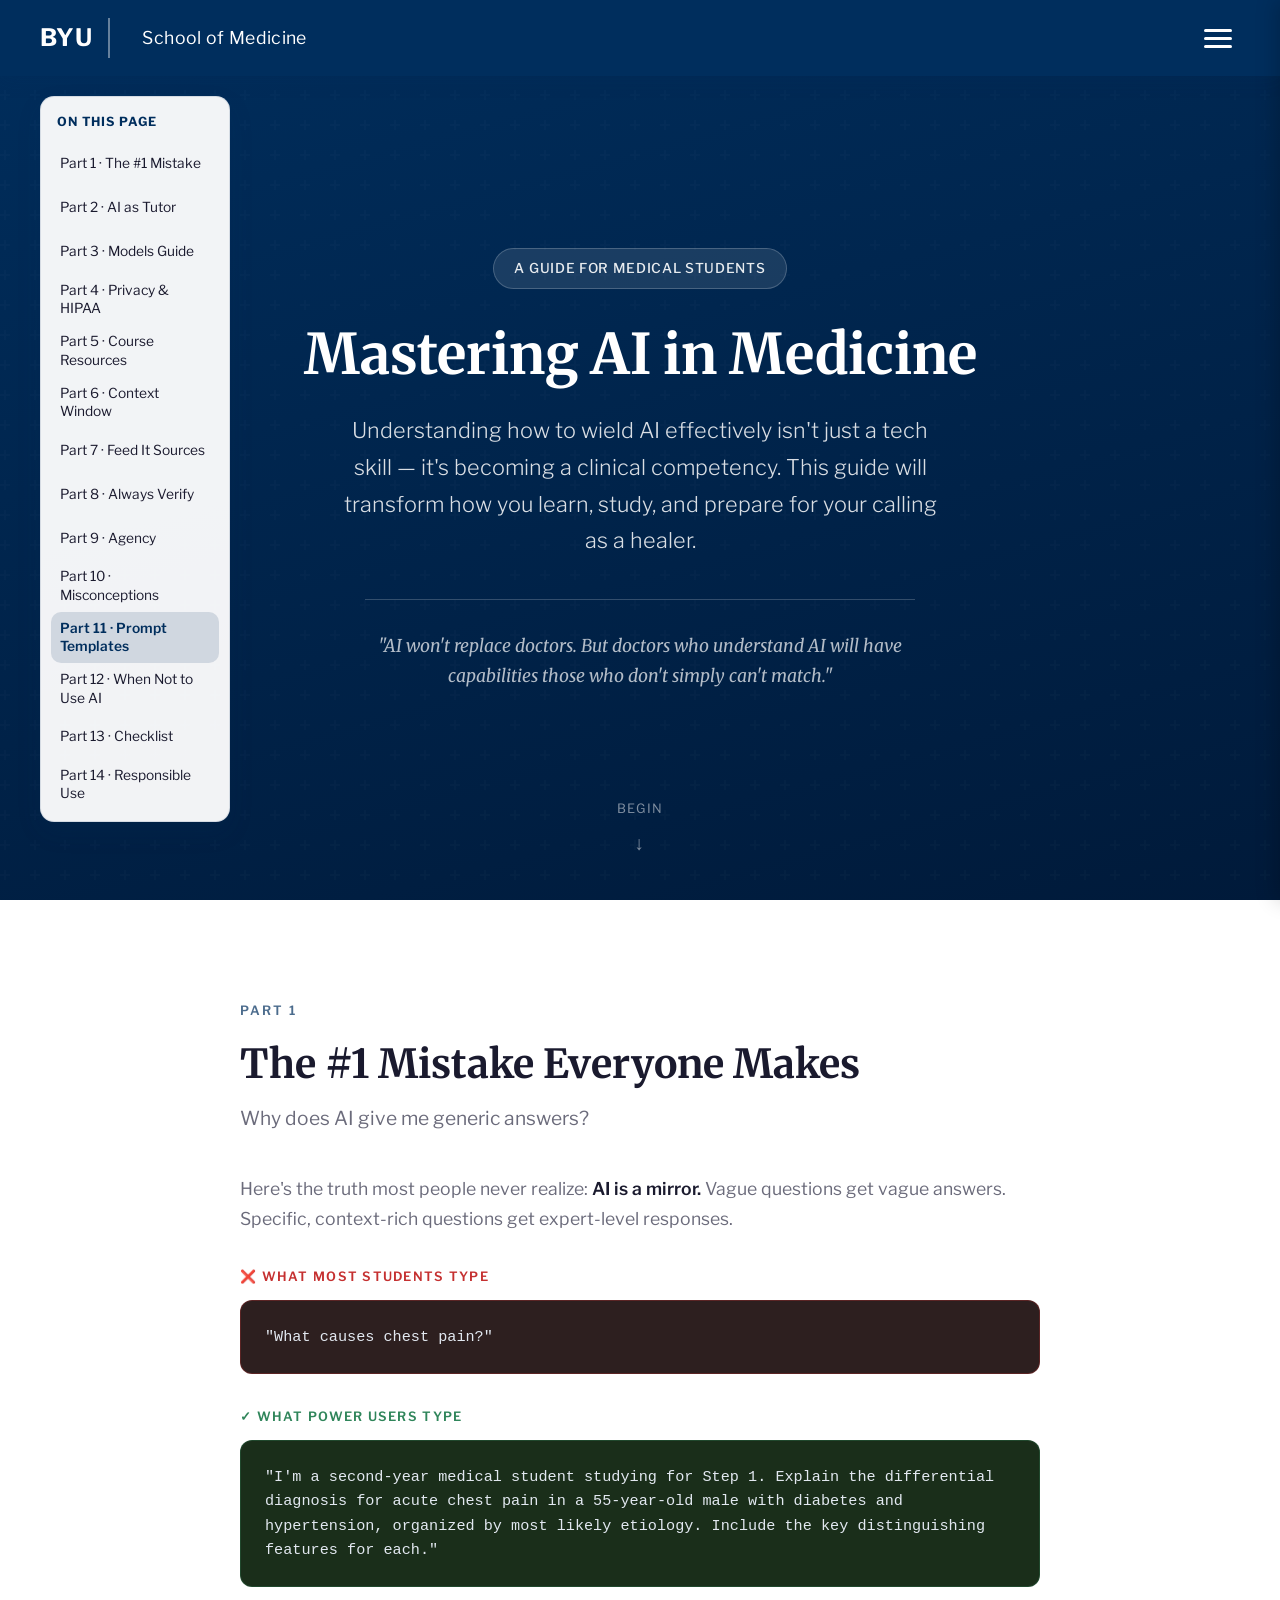
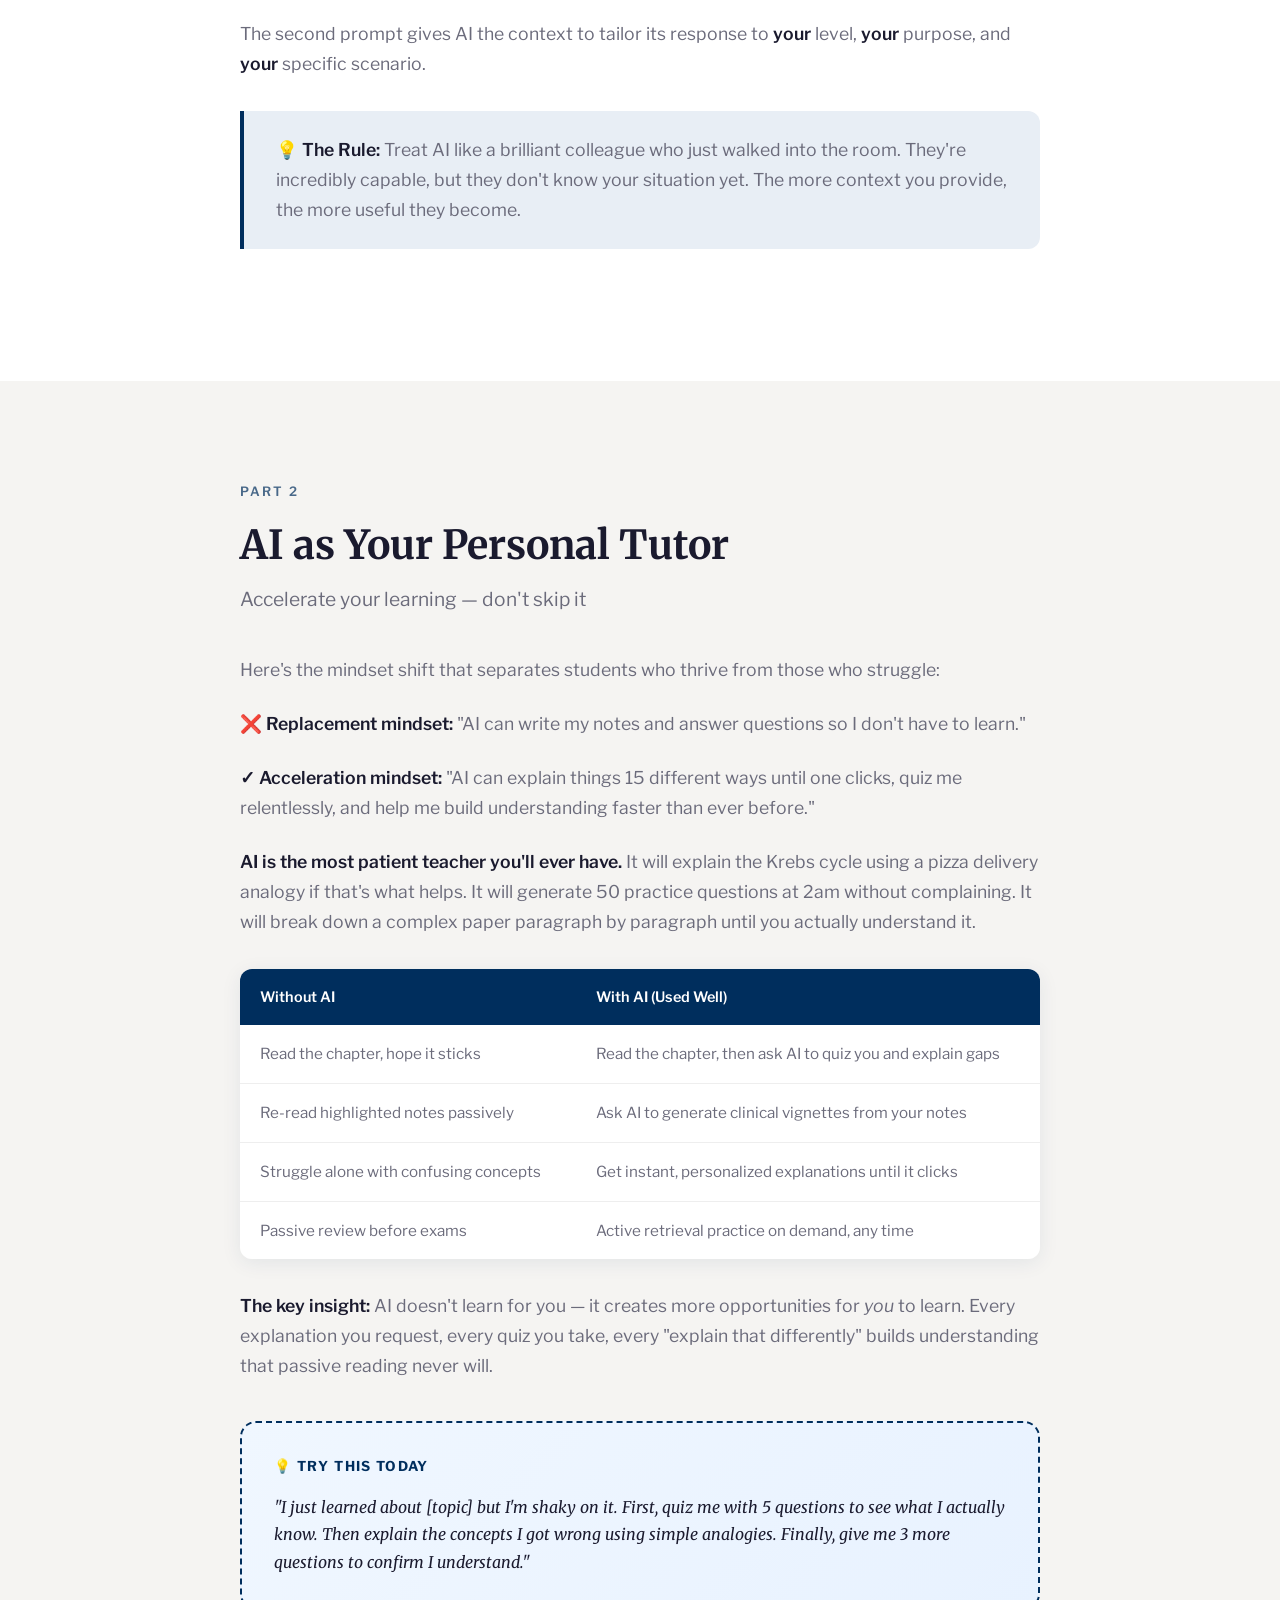
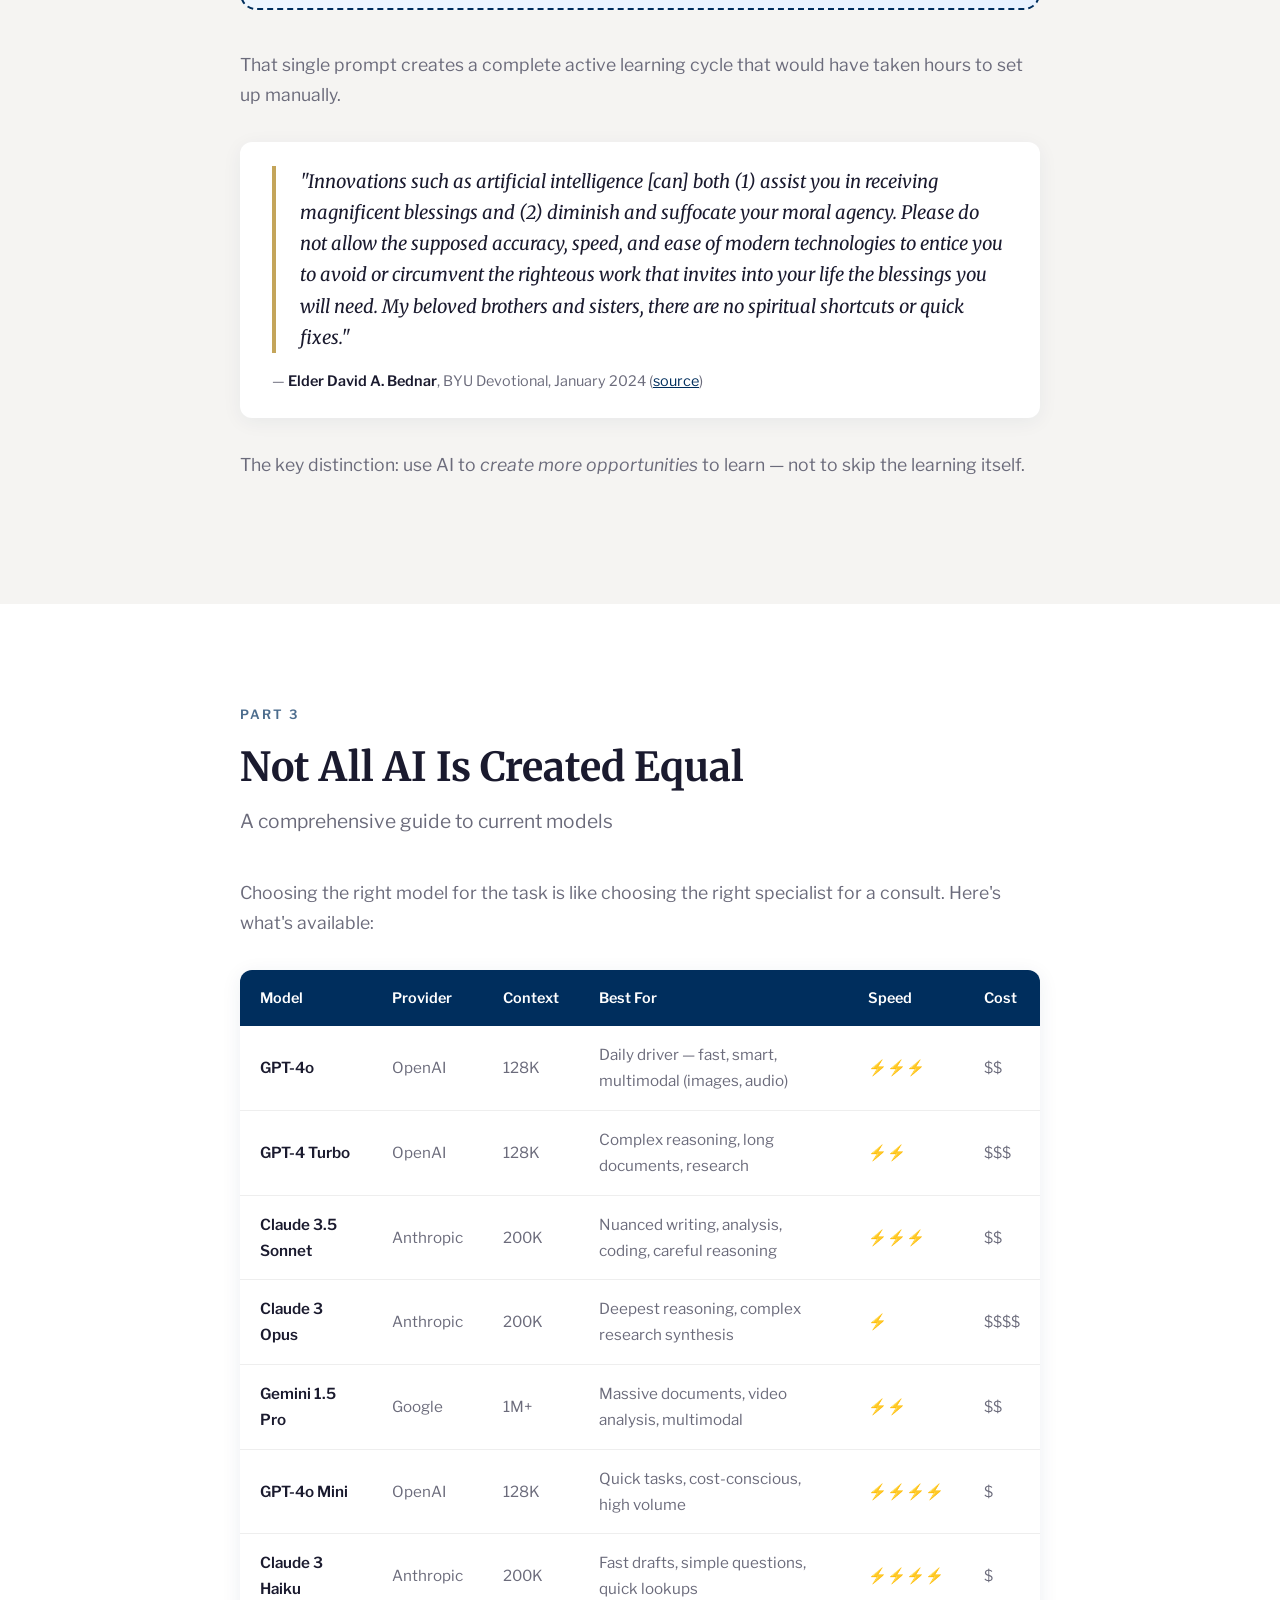
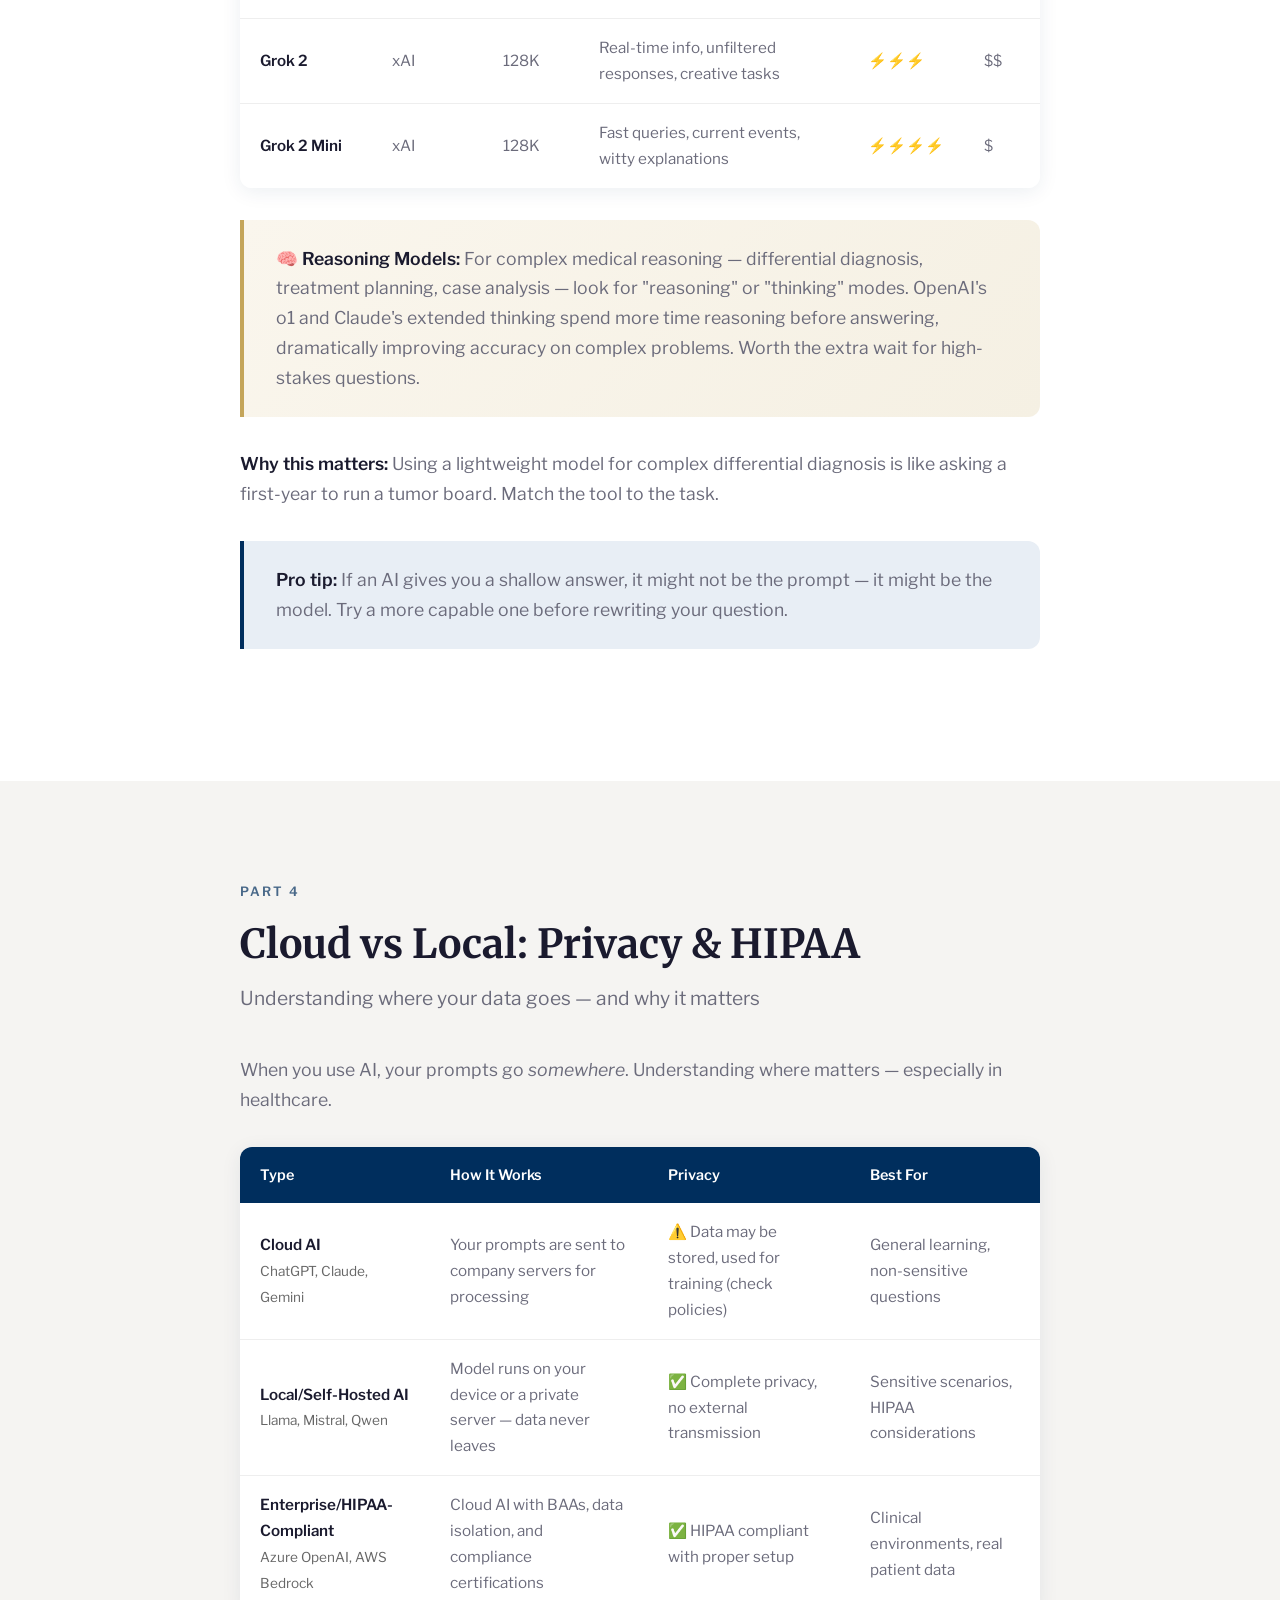
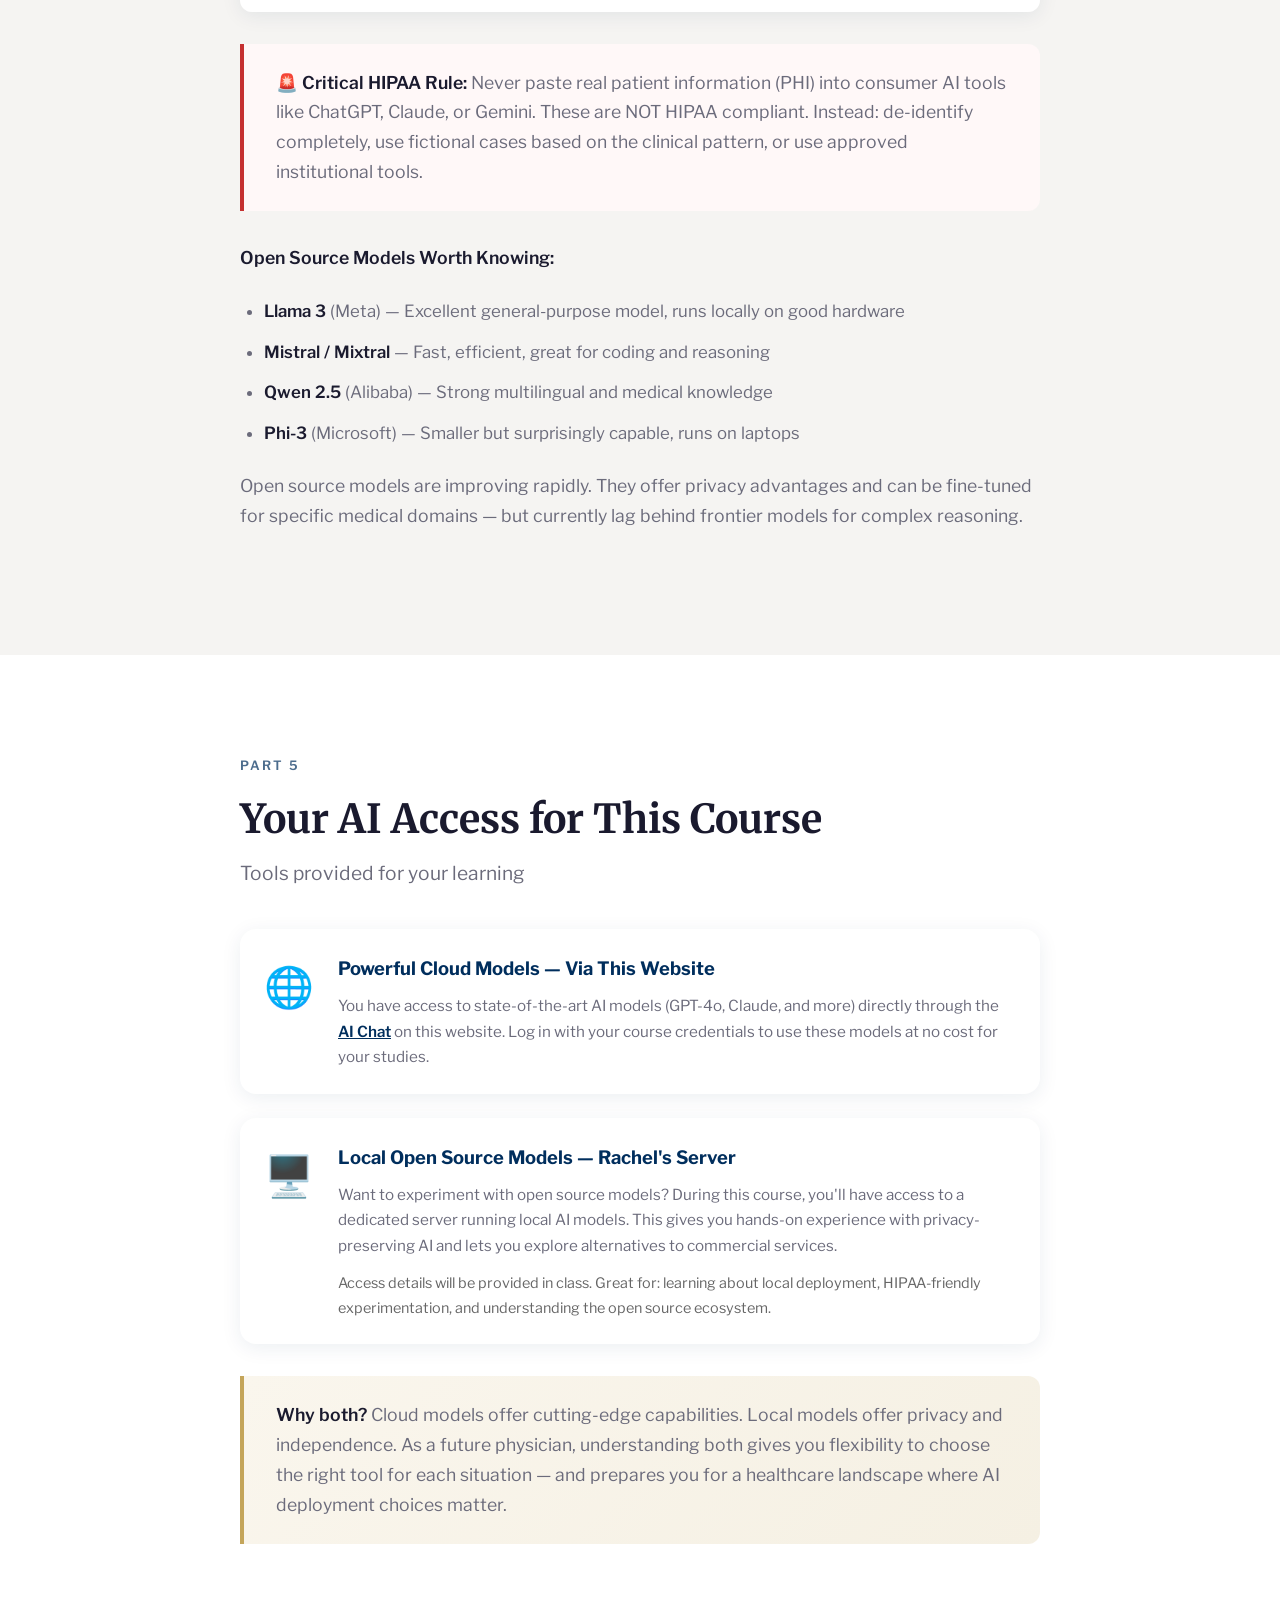
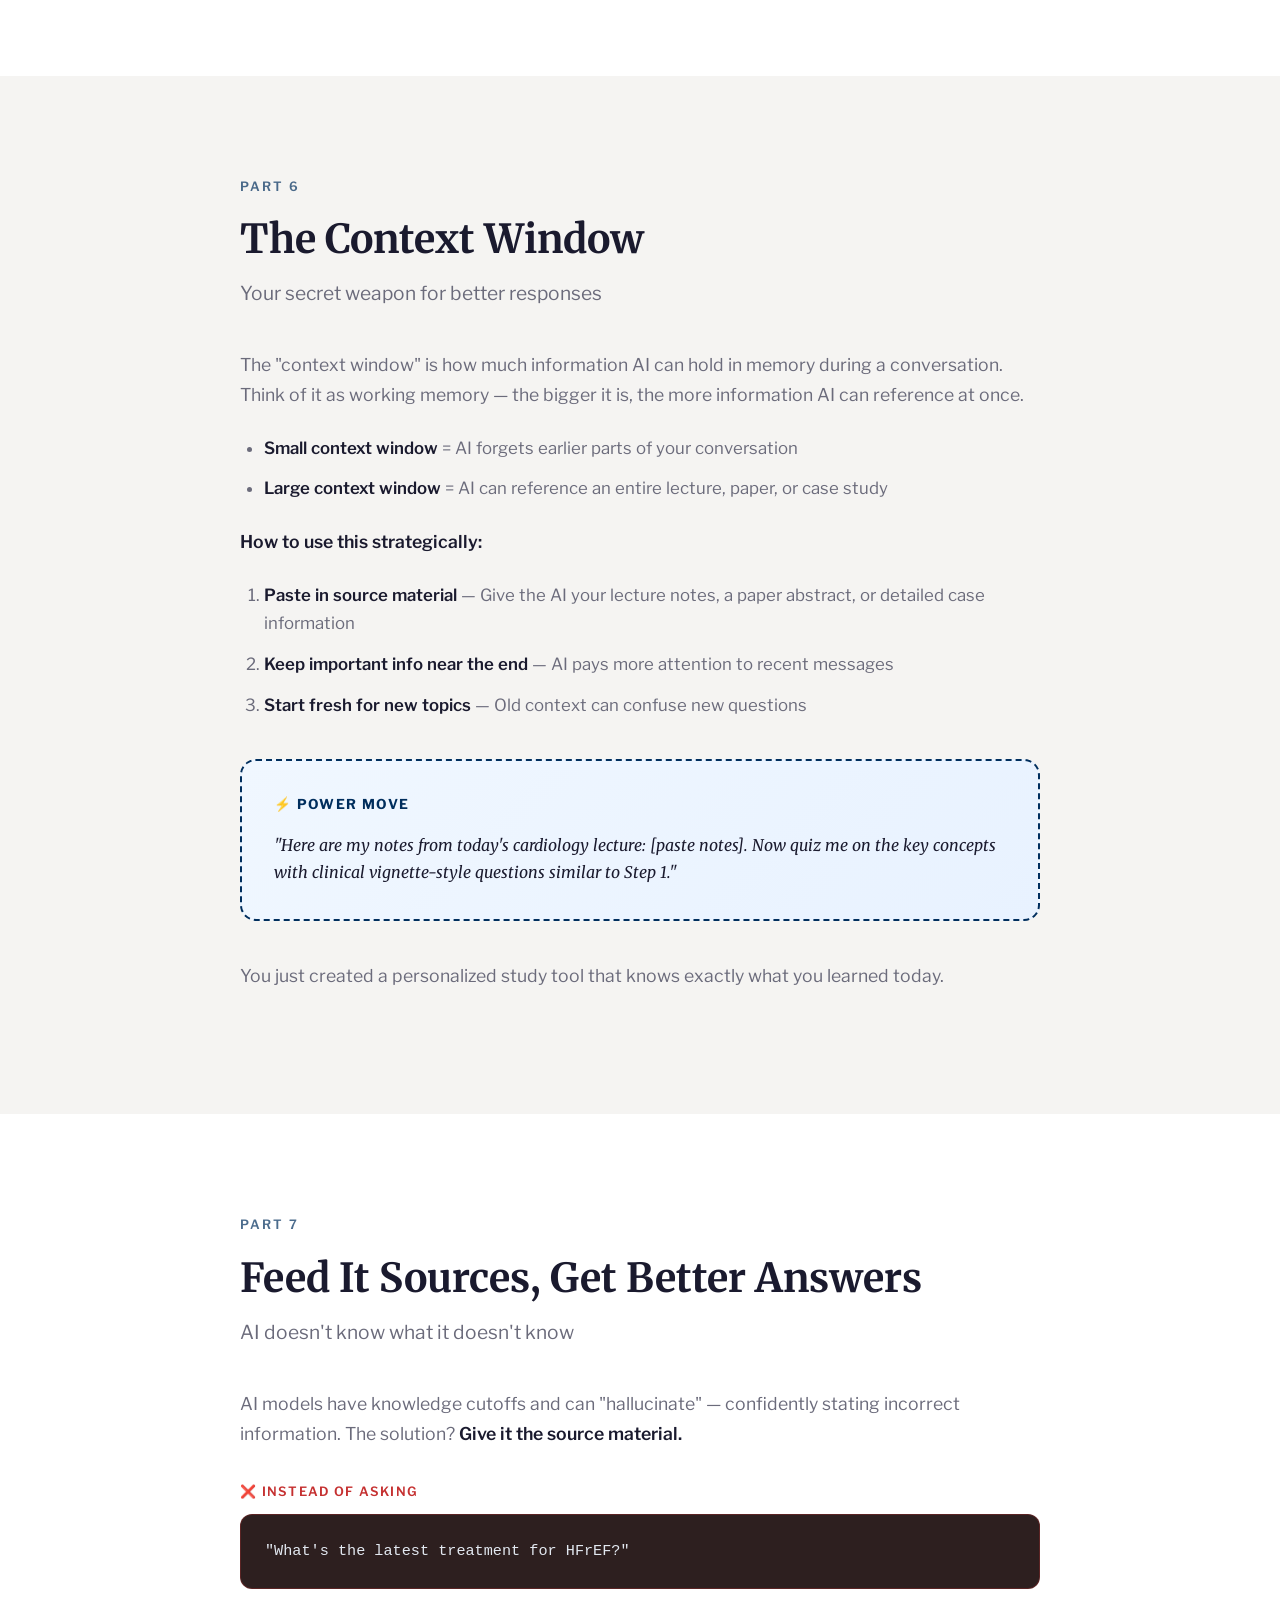
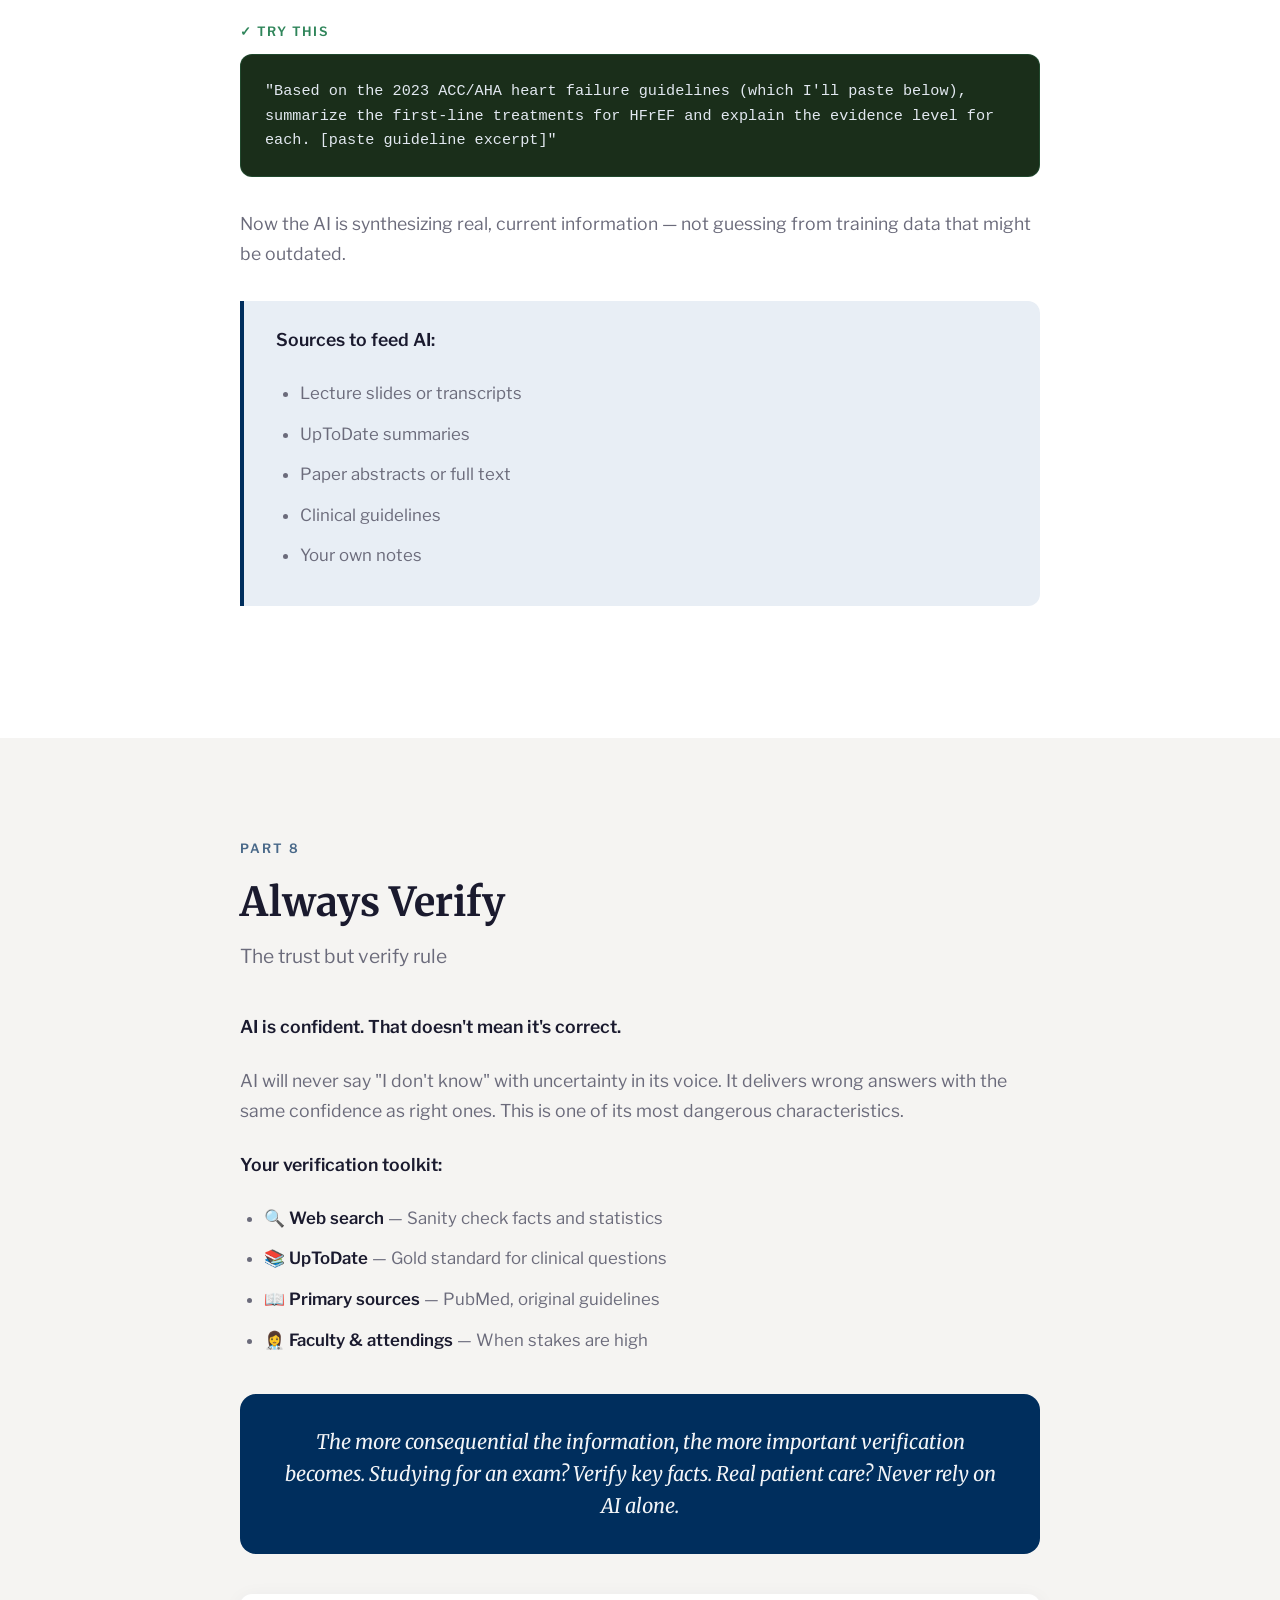
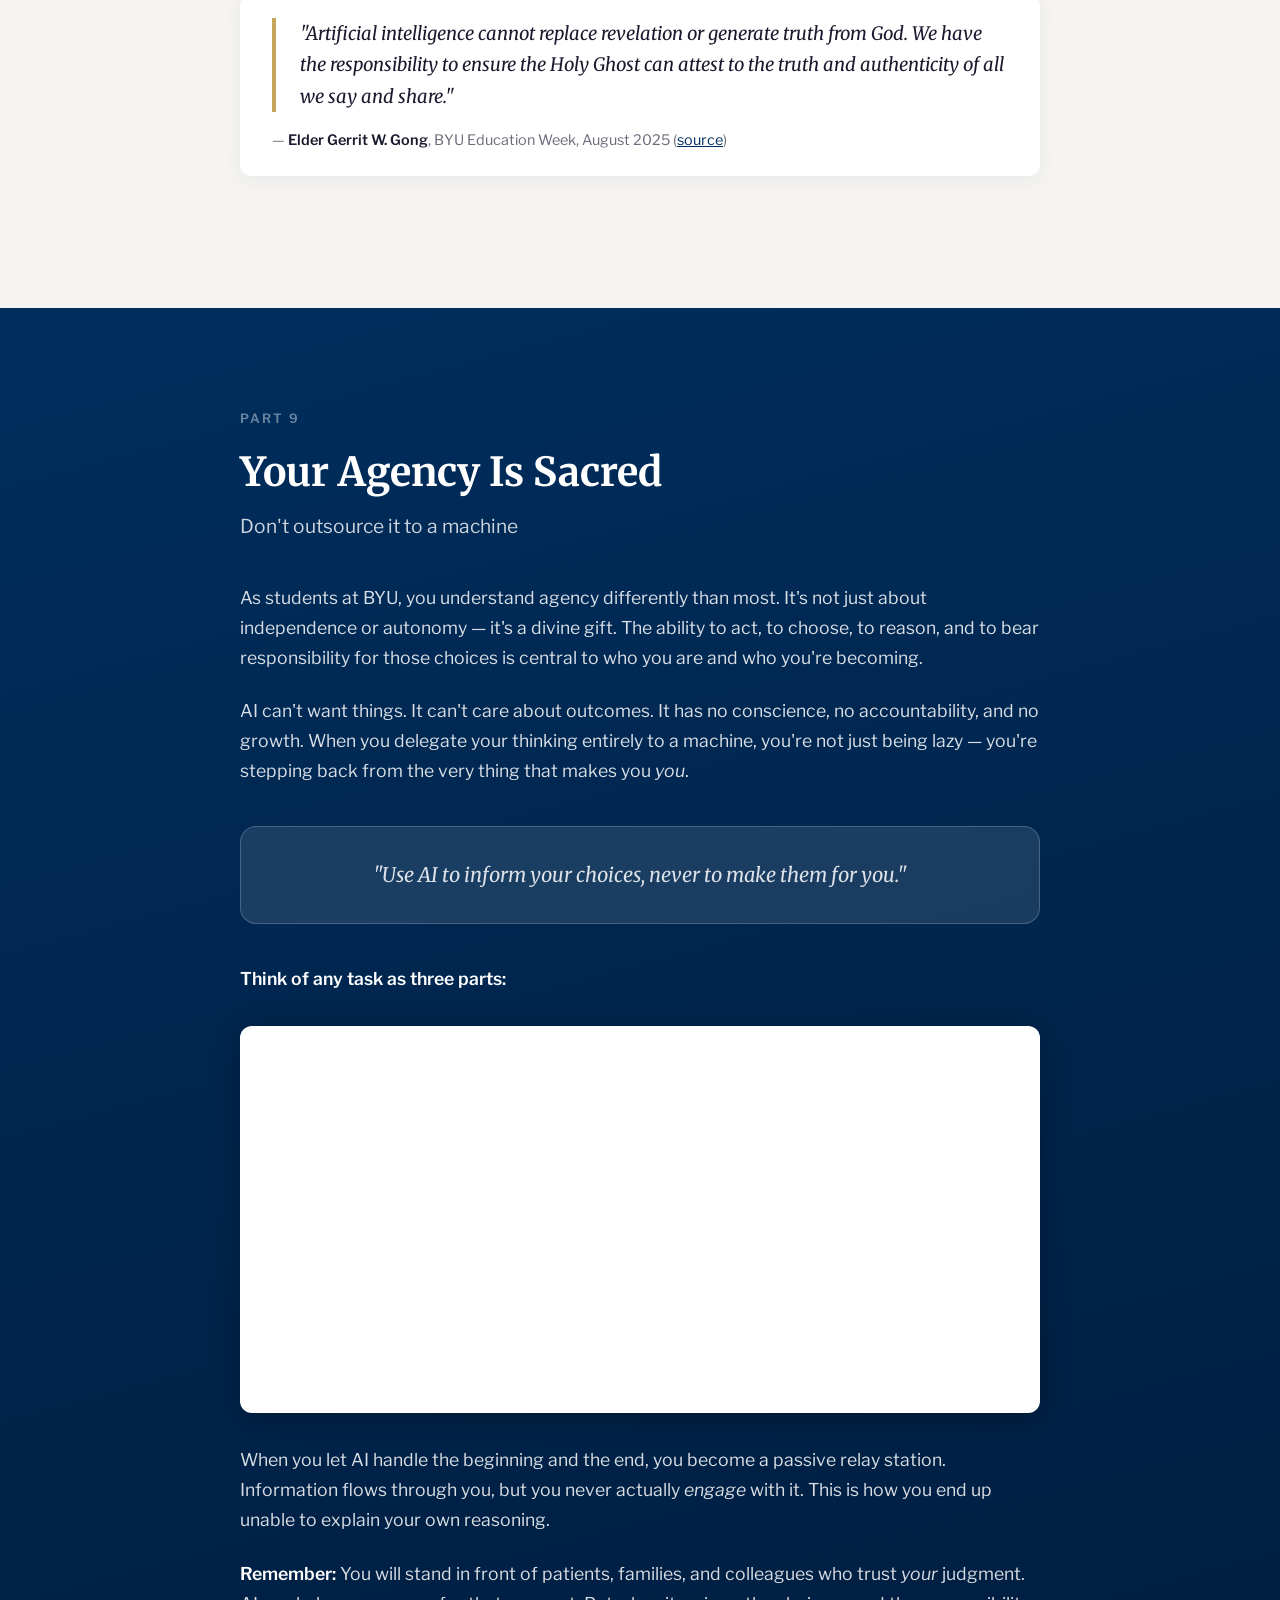
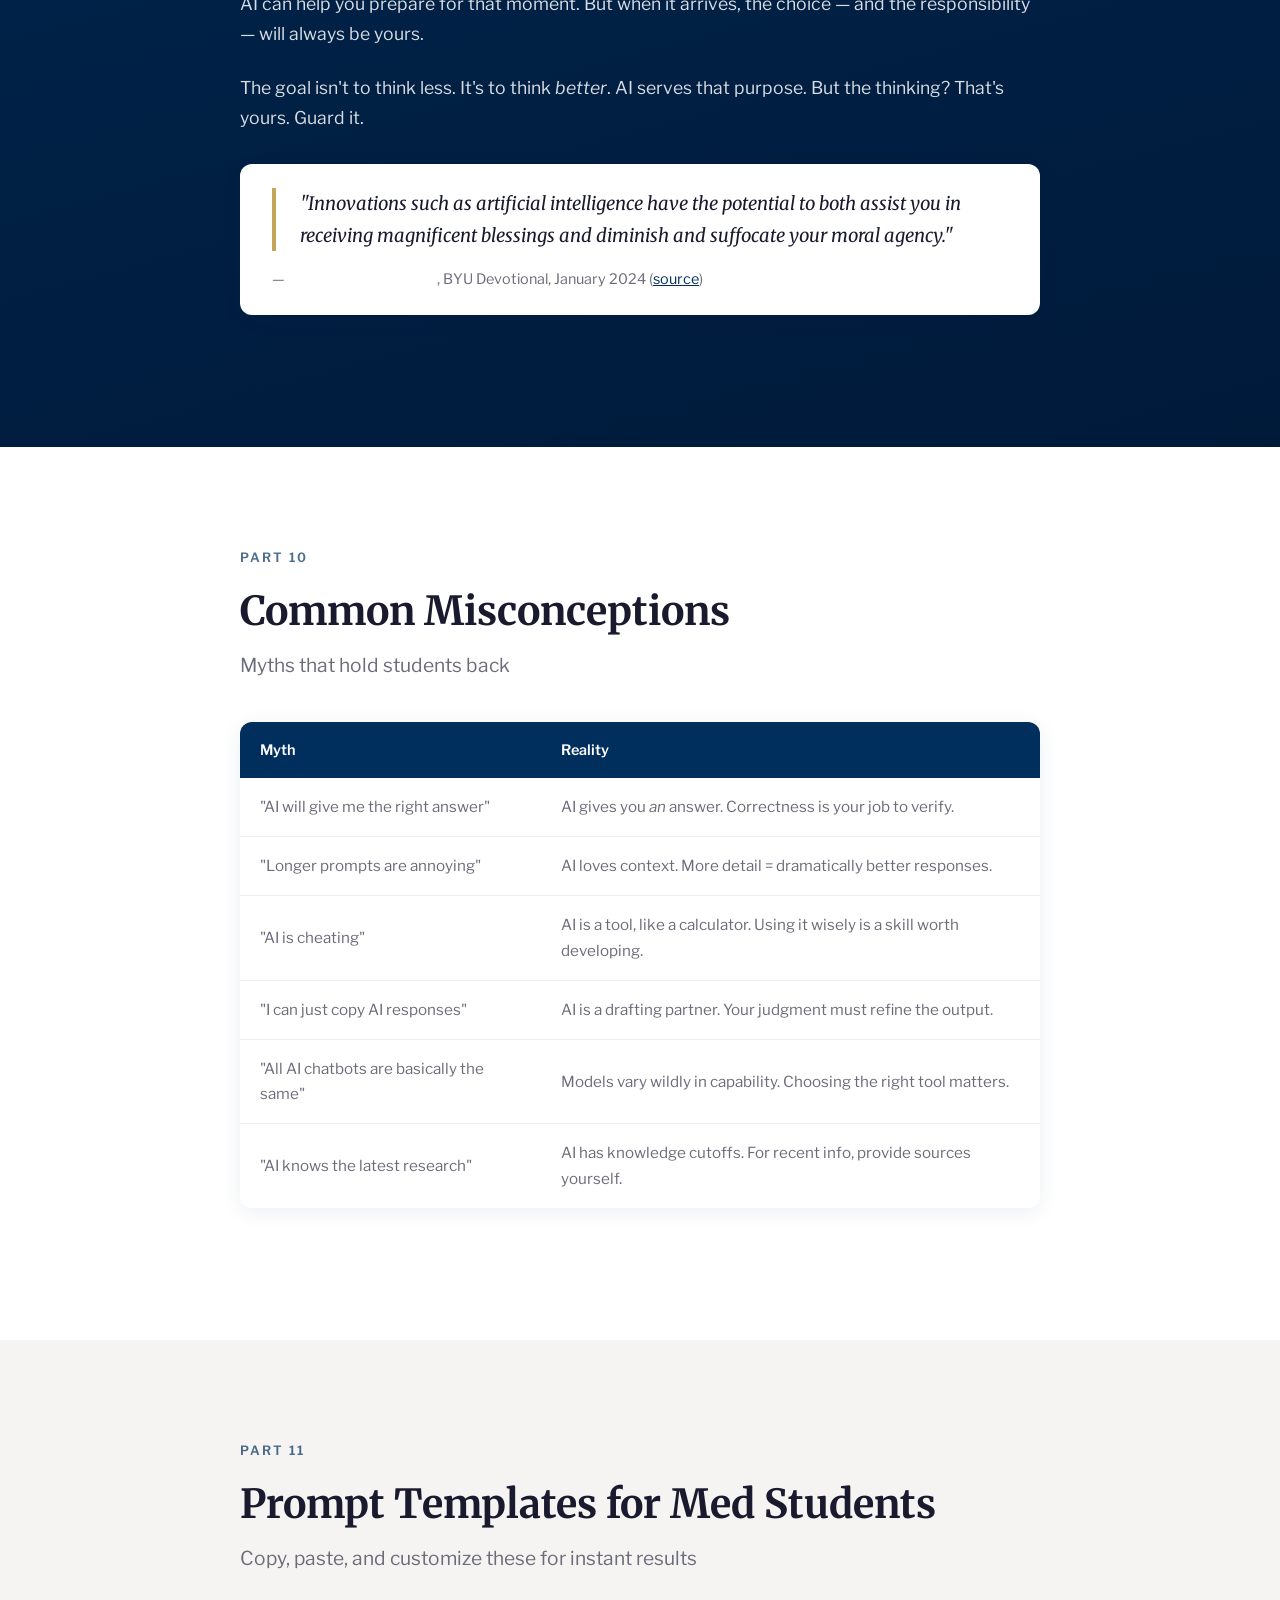
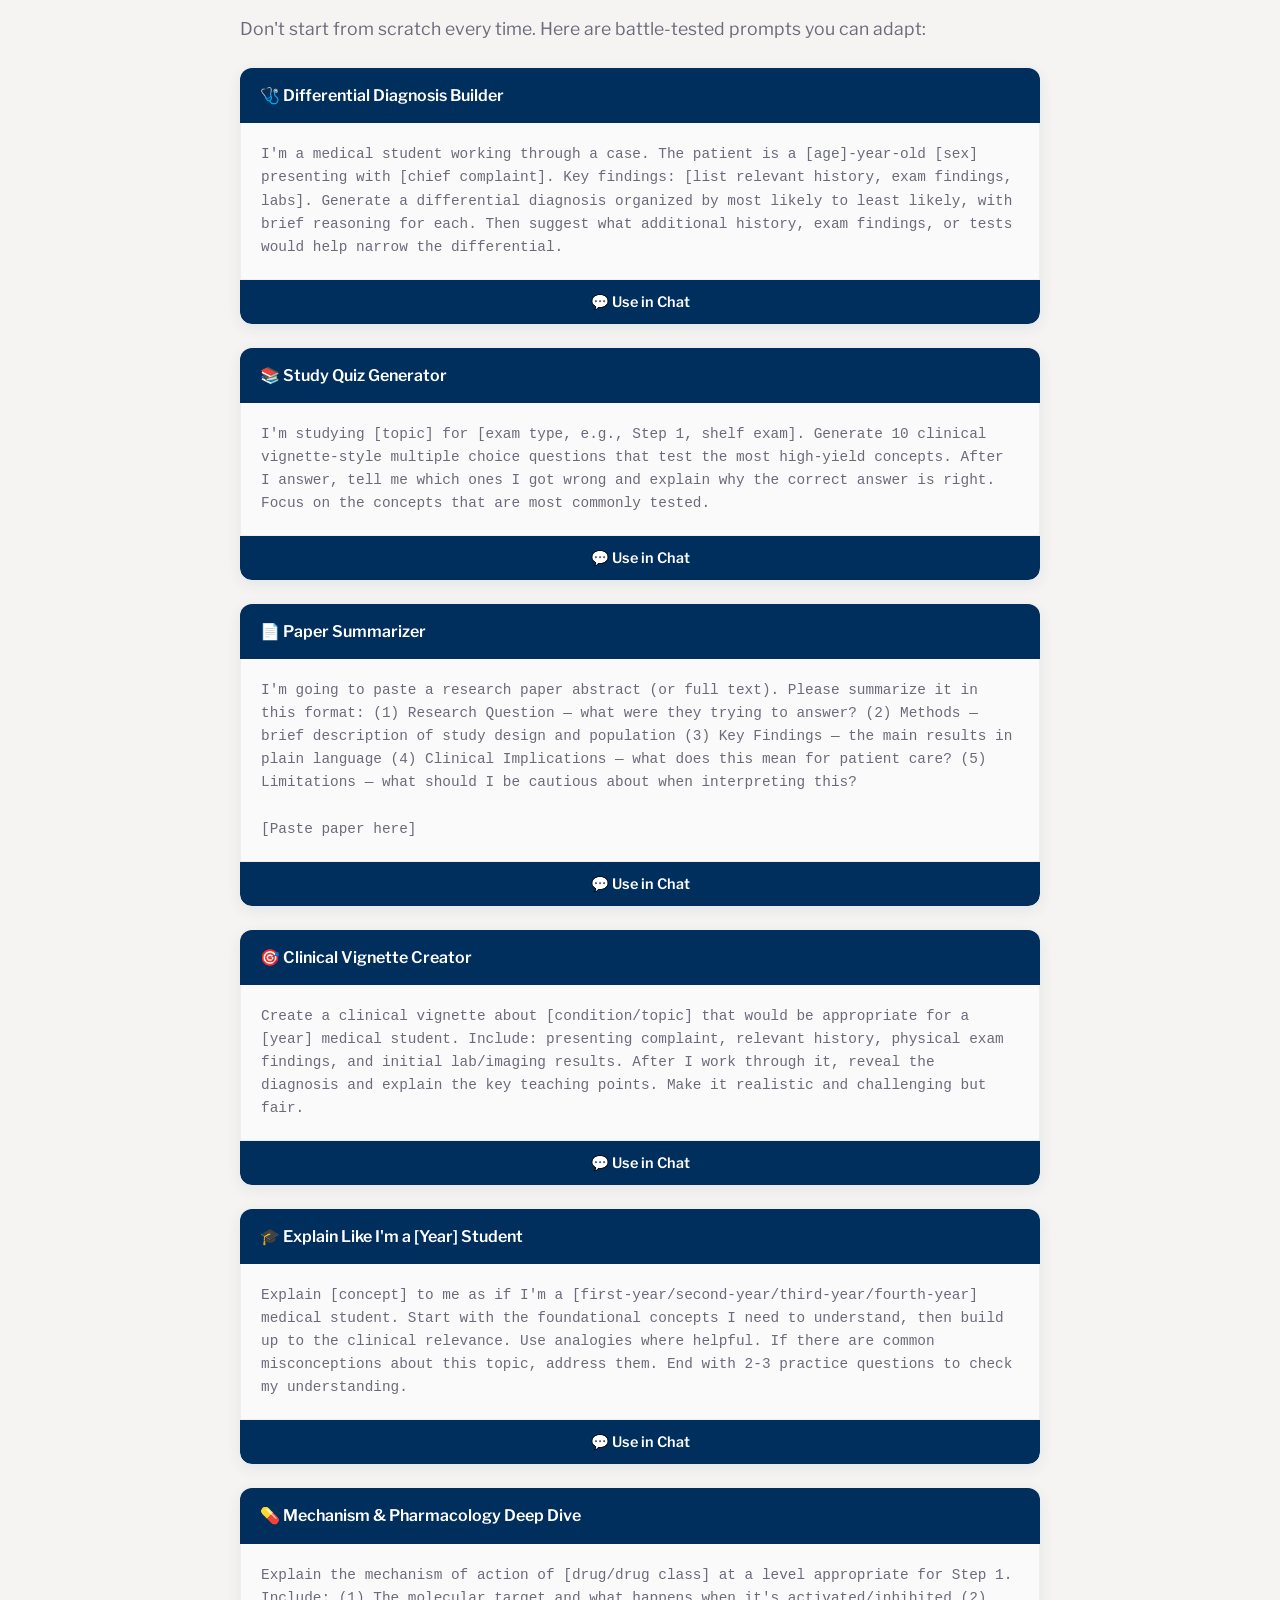
==== commit 1178bbcd: "Move password gate to home page only" ====
--- a/ai-guide.html
+++ b/ai-guide.html
@@ -108,9 +108,14 @@
             min-height: var(--min-touch-target);
         }
         
-        .logo {
-            height: 40px;
-            width: auto;
+        .logo-text {
+            color: var(--byu-white);
+            font-size: 1.5rem;
+            font-weight: 700;
+            letter-spacing: 0.02em;
+            padding-right: 1rem;
+            border-right: 2px solid rgba(255, 255, 255, 0.4);
+            margin-right: 1rem;
         }
         
         .header-text {
@@ -999,12 +1004,14 @@
                 gap: 0.75rem;
             }
             
-            .logo {
-                height: 32px;
+            .logo-text {
+                font-size: 1.25rem;
+                padding-right: 0.75rem;
+                margin-right: 0.75rem;
             }
             
             .header-text {
-                font-size: 0.85rem;
+                font-size: 0.9rem;
             }
             
             .hero {
@@ -1099,7 +1106,7 @@
     <header>
         <div class="header-inner">
             <a href="index.html" class="header-brand">
-                <img src="https://upload.wikimedia.org/wikipedia/commons/thumb/b/b2/Brigham_Young_University_medallion.svg/1200px-Brigham_Young_University_medallion.svg.png" alt="BYU Logo" class="logo">
+                <span class="logo-text">BYU</span>
                 <span class="header-text">School of Medicine</span>
             </a>
             <button class="menu-toggle" aria-label="Menu" onclick="toggleMenu()">
@@ -1115,7 +1122,8 @@
     <nav class="nav-menu">
         <ul>
             <li><a href="index.html"><span class="nav-icon">🏠</span> Home</a></li>
-            <li><a href="alex.html">🧬 Case Patient</a></li>
+            <li><a href="lesson.html"><span class="nav-icon">📖</span> This Week's Lesson</a></li>
+            <li><a href="tutor.html">🧬 AI Tutor</a></li>
             <li><a href="chat.html"><span class="nav-icon">💬</span> AI Chat</a></li>
             <li><a href="ai-guide.html"><span class="nav-icon">📖</span> AI Guide</a></li>
             <li><a href="syllabus.html"><span class="nav-icon">📋</span> Course Syllabus</a></li>
@@ -1255,9 +1263,9 @@
             
             <div class="gospel-quote">
                 <blockquote>
-                    "Please do not allow the supposed accuracy, speed and ease of modern technologies to entice you to avoid or circumvent the righteous work that invites into your life the blessings you will need. My beloved brothers and sisters, there are no spiritual shortcuts or quick fixes."
+                    "Innovations such as artificial intelligence [can] both (1) assist you in receiving magnificent blessings and (2) diminish and suffocate your moral agency. Please do not allow the supposed accuracy, speed, and ease of modern technologies to entice you to avoid or circumvent the righteous work that invites into your life the blessings you will need. My beloved brothers and sisters, there are no spiritual shortcuts or quick fixes."
                 </blockquote>
-                <cite>— <strong>Elder David A. Bednar</strong>, BYU Devotional, January 2024 (<a href="https://newsroom.churchofjesuschrist.org/article/no-shortcuts-in-righteous-works-of-god-elder-bednar-says" target="_blank">source</a>)</cite>
+                <cite>— <strong>Elder David A. Bednar</strong>, BYU Devotional, January 2024 (<a href="https://www.churchofjesuschrist.org/study/broadcasts/worldwide-devotional-for-young-adults/2024/11/13bednar?lang=eng" target="_blank">source</a>)</cite>
             </div>
             
             <p>The key distinction: use AI to <em>create more opportunities</em> to learn — not to skip the learning itself.</p>
@@ -1616,7 +1624,7 @@
                 <blockquote>
                     "Innovations such as artificial intelligence have the potential to both assist you in receiving magnificent blessings and diminish and suffocate your moral agency."
                 </blockquote>
-                <cite>— <strong>Elder David A. Bednar</strong>, BYU Devotional, January 2024 (<a href="https://newsroom.churchofjesuschrist.org/article/no-shortcuts-in-righteous-works-of-god-elder-bednar-says" target="_blank">source</a>)</cite>
+                <cite>— <strong>Elder David A. Bednar</strong>, BYU Devotional, January 2024 (<a href="https://www.churchofjesuschrist.org/study/broadcasts/worldwide-devotional-for-young-adults/2024/11/13bednar?lang=eng" target="_blank">source</a>)</cite>
             </div>
         </div>
     </section>
@@ -1941,6 +1949,5 @@
             window.location.href = 'chat.html?prompt=' + encodedPrompt;
         }
     </script>
-    <script src="auth.js"></script>
 </body>
 </html>
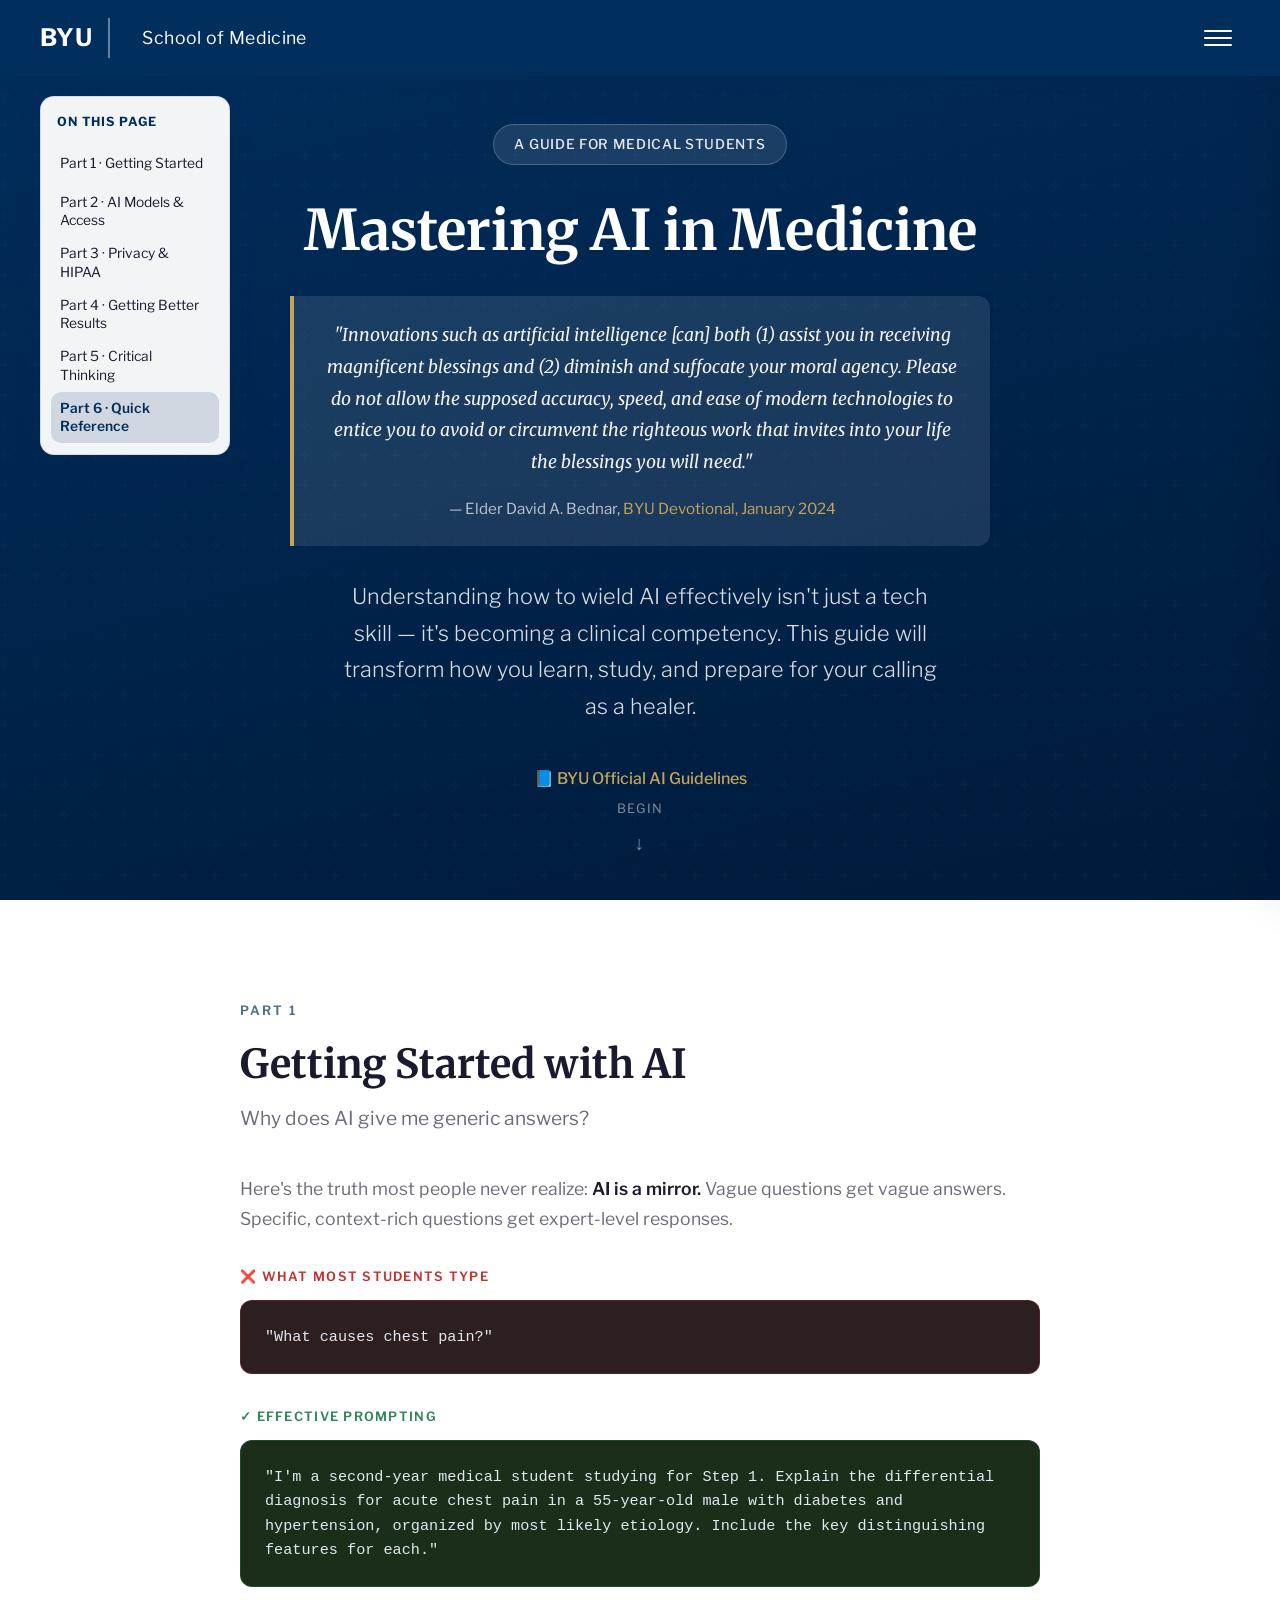
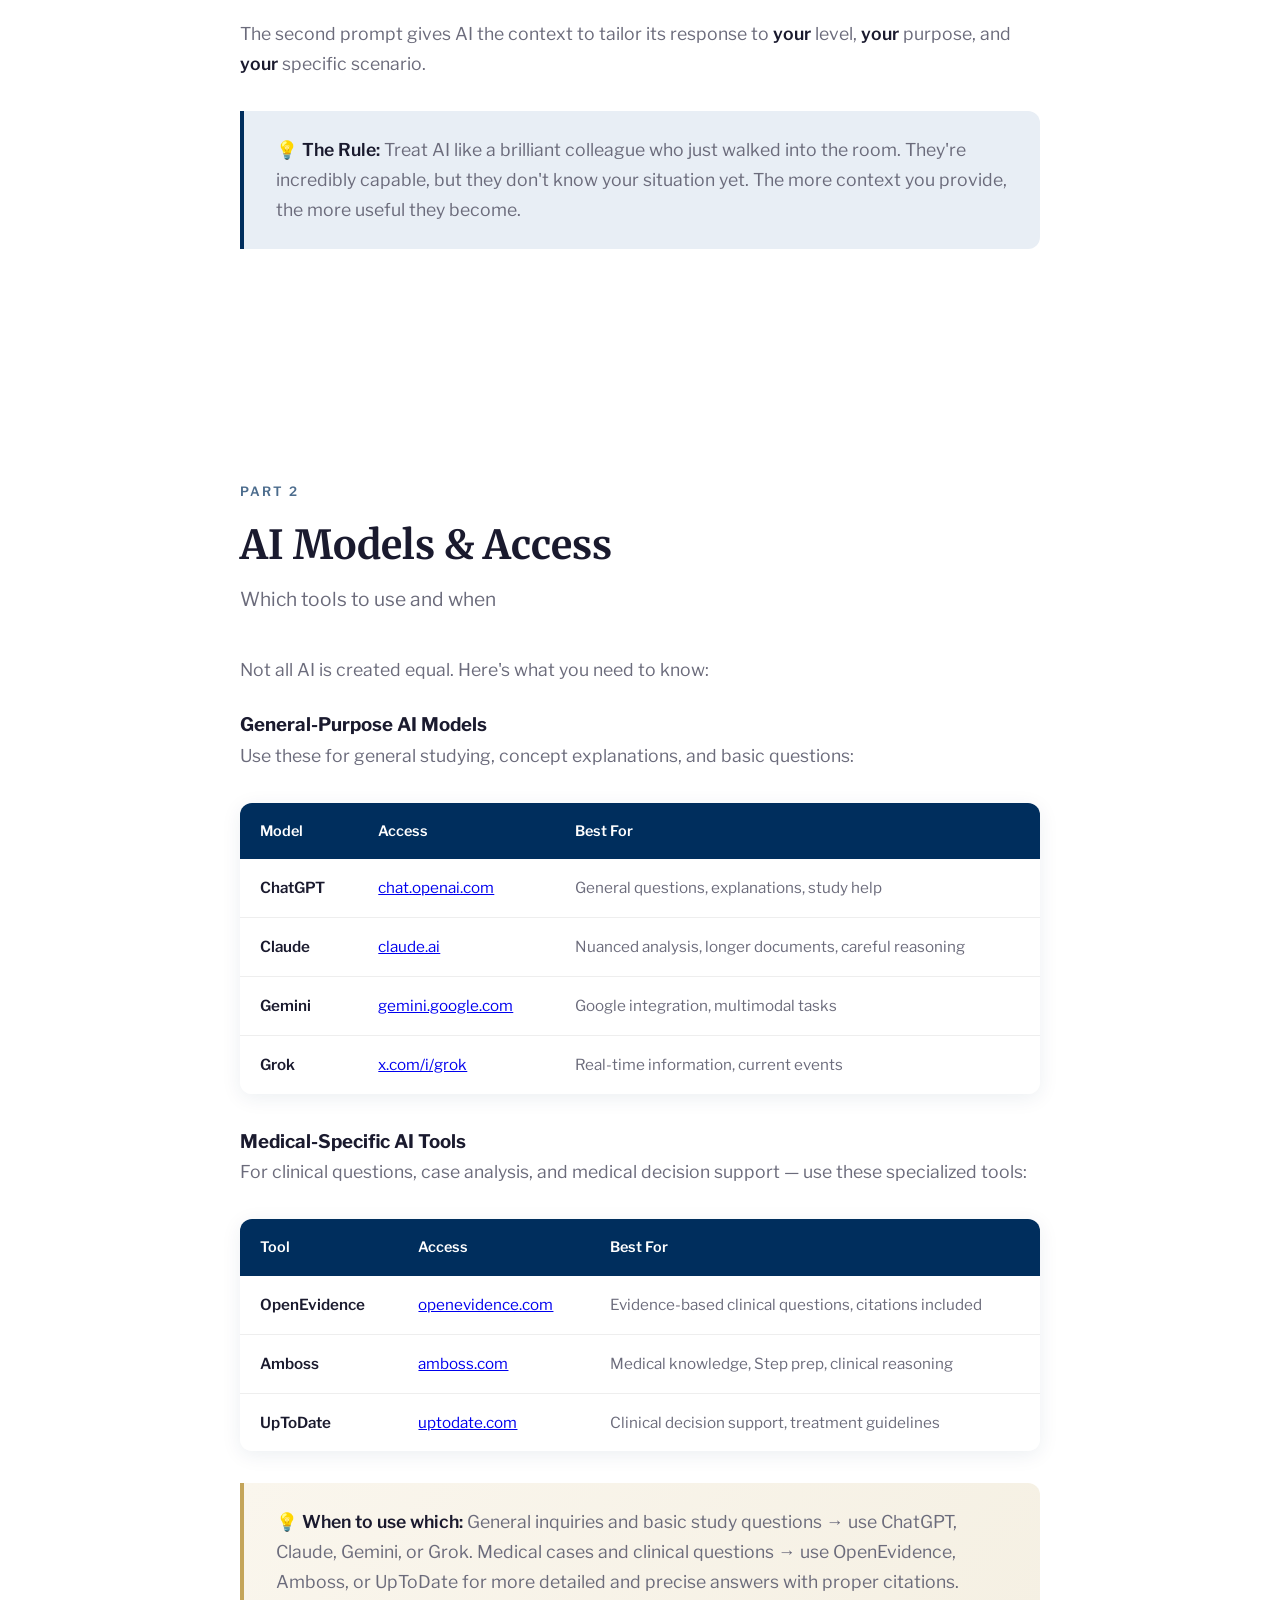
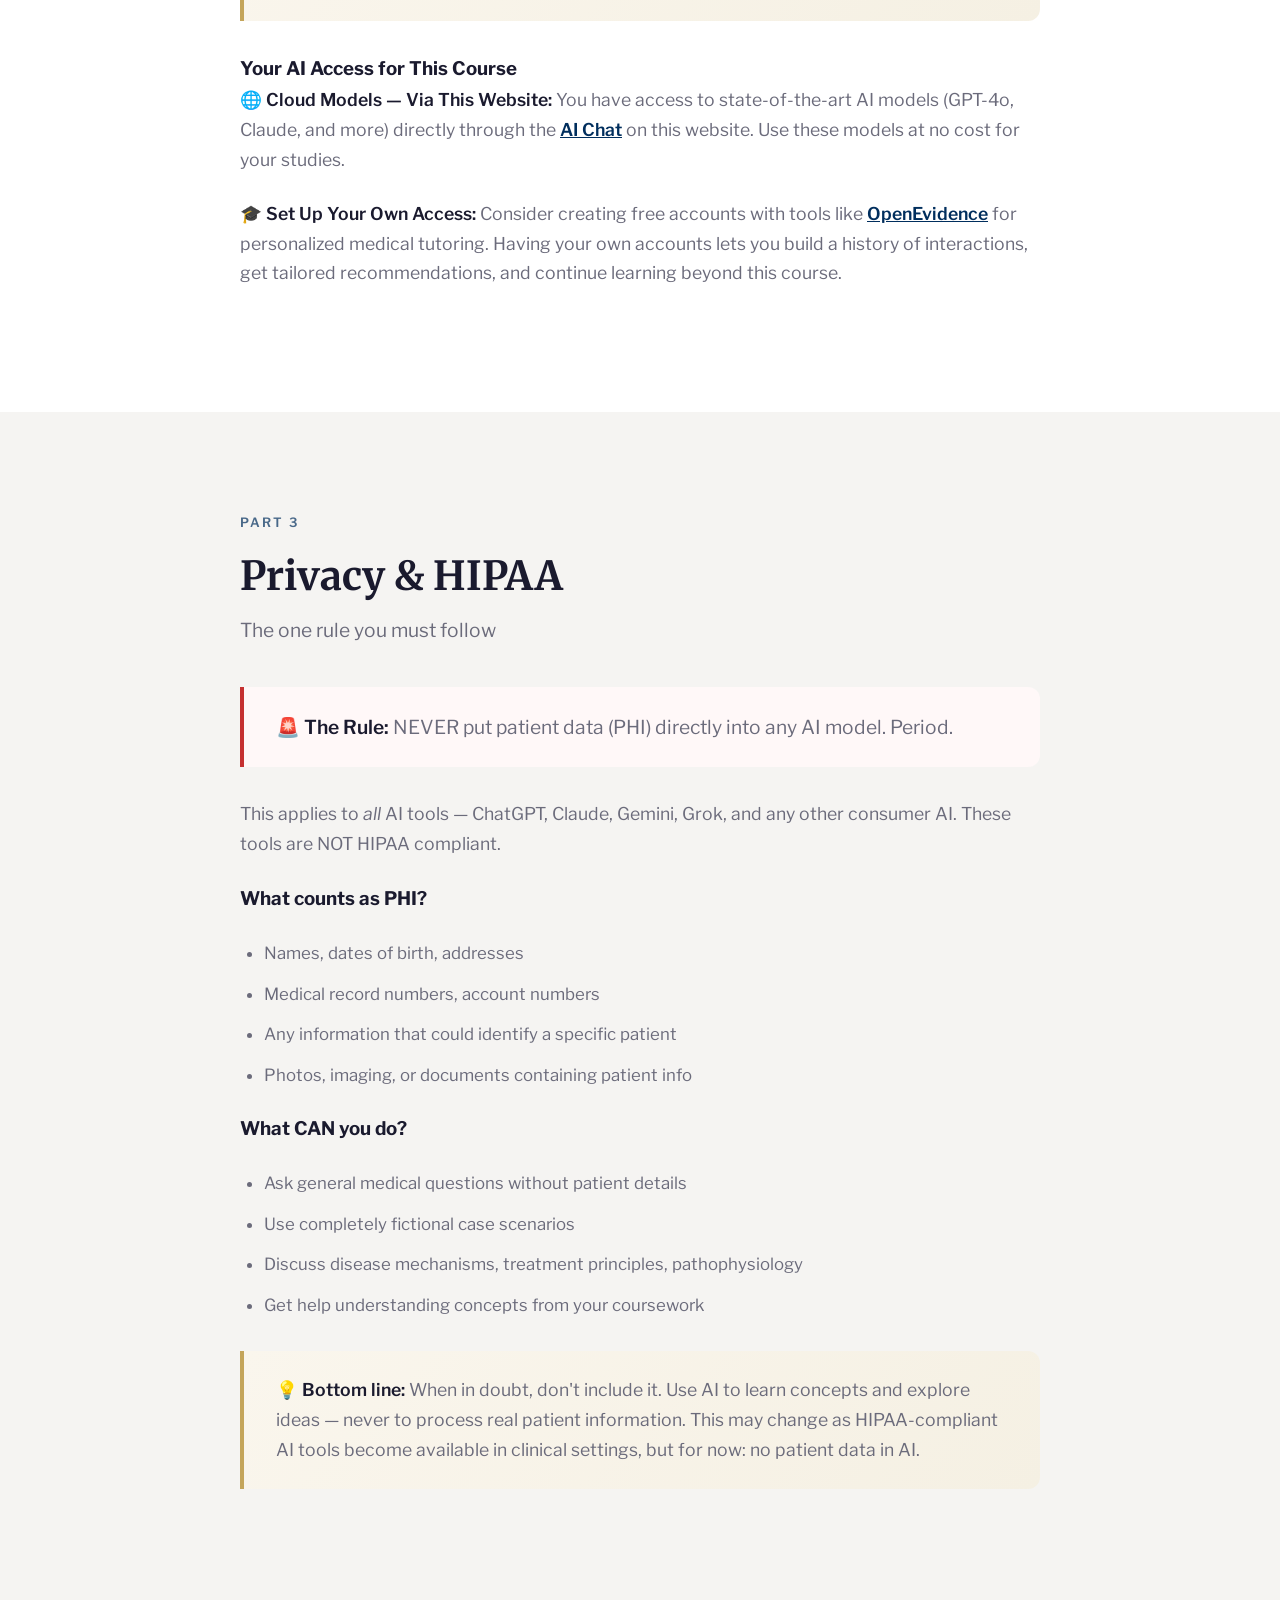
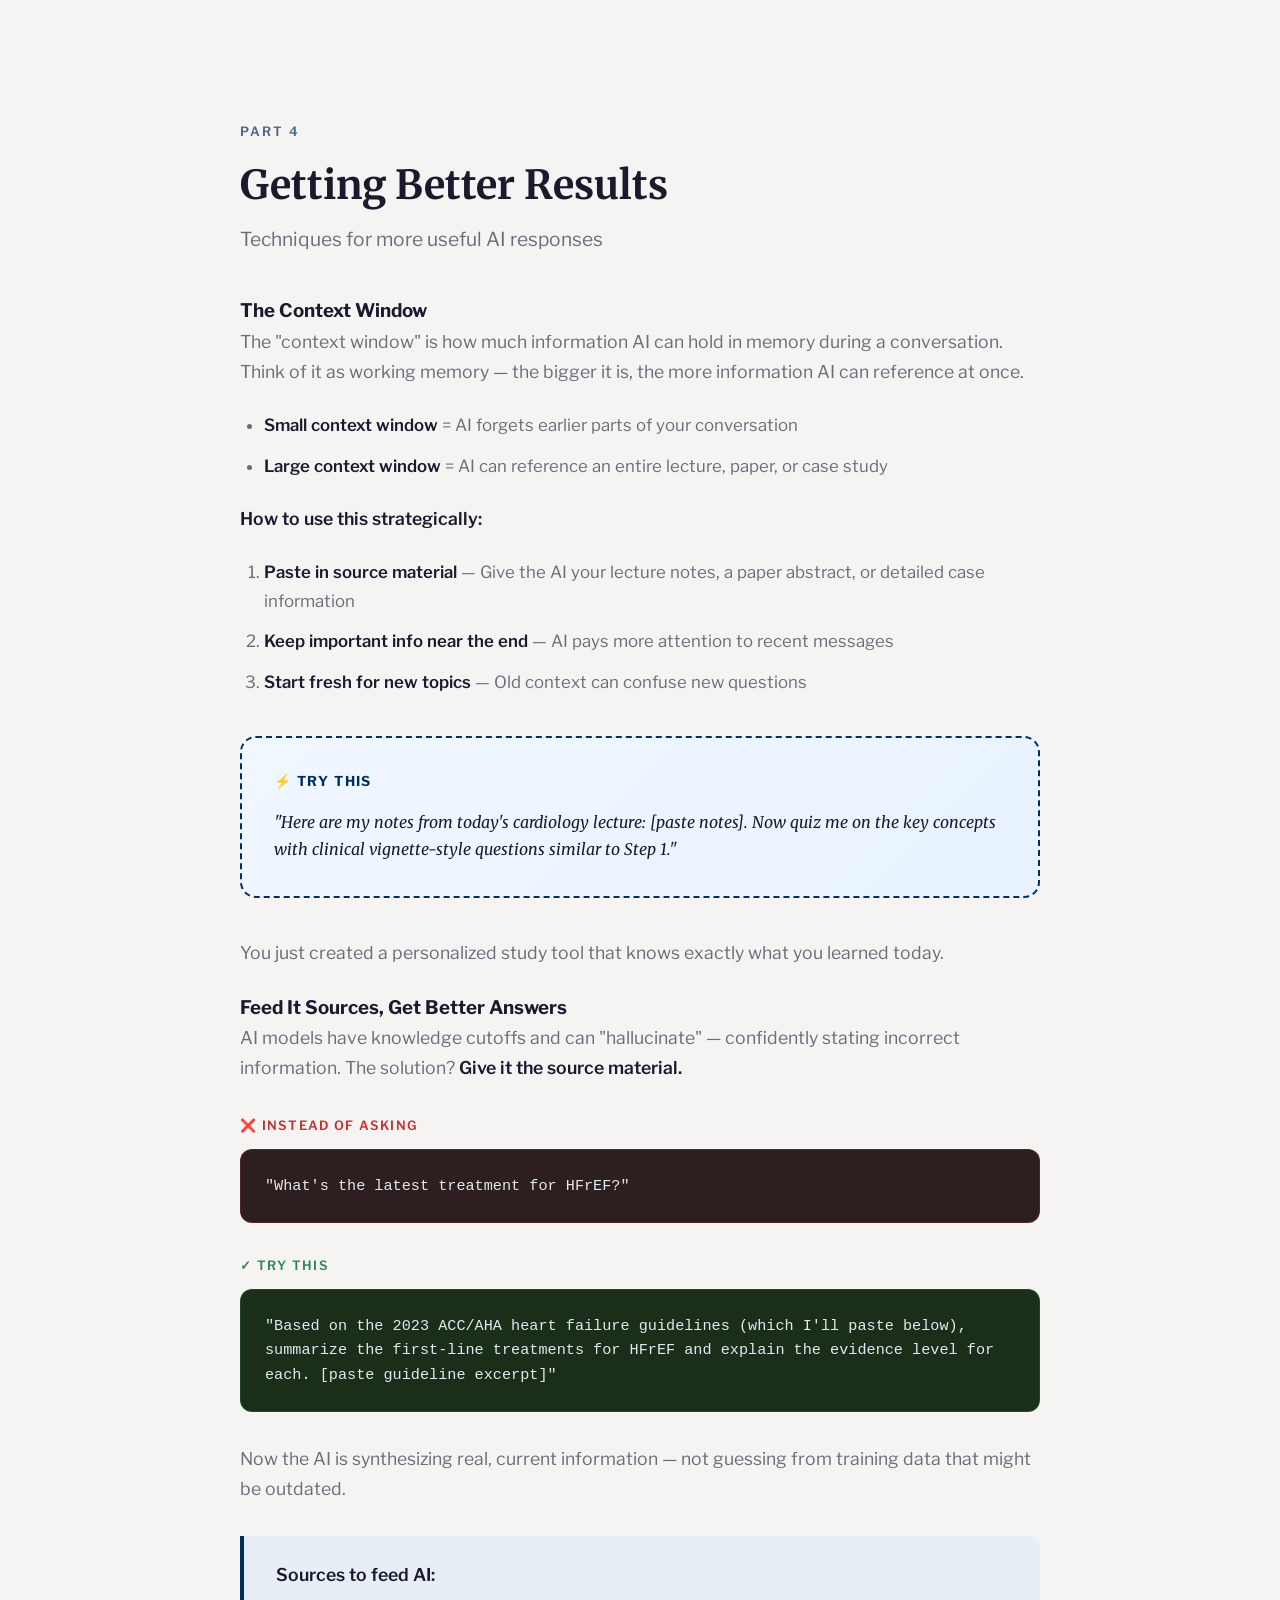
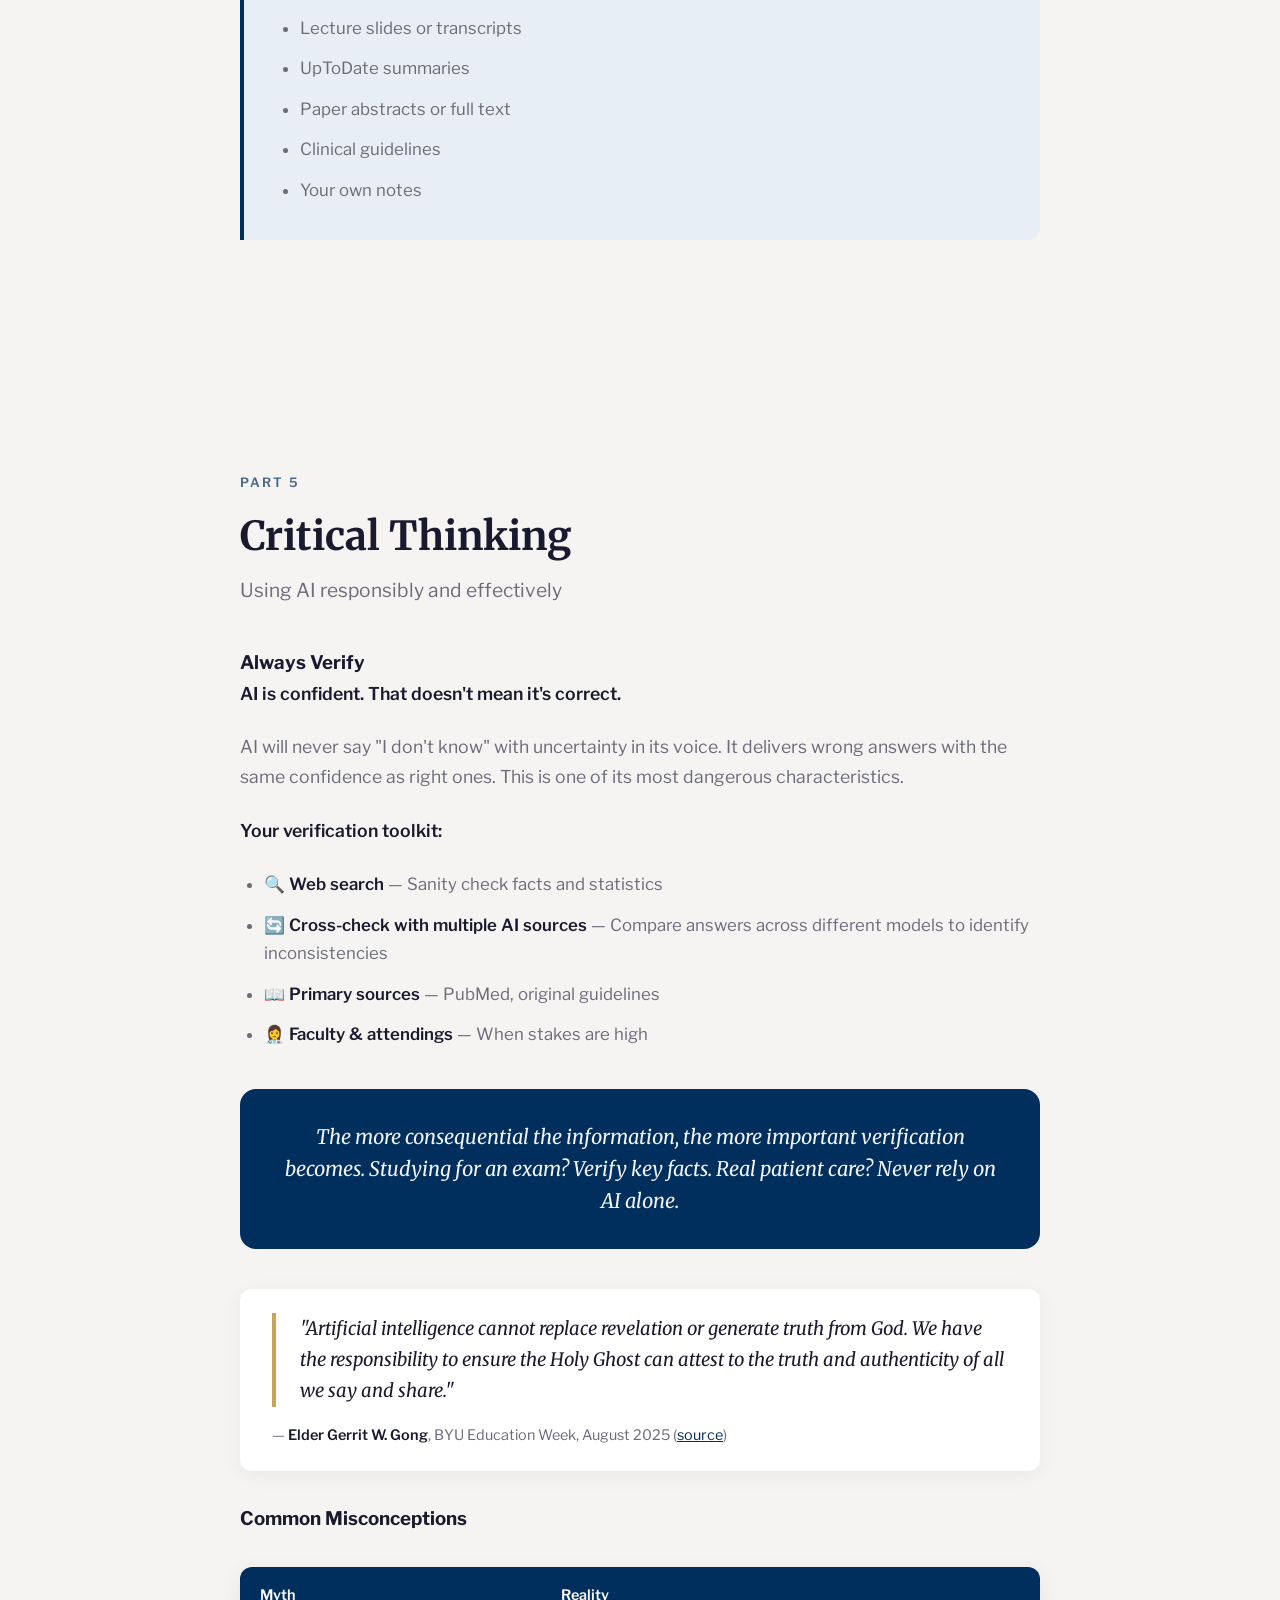
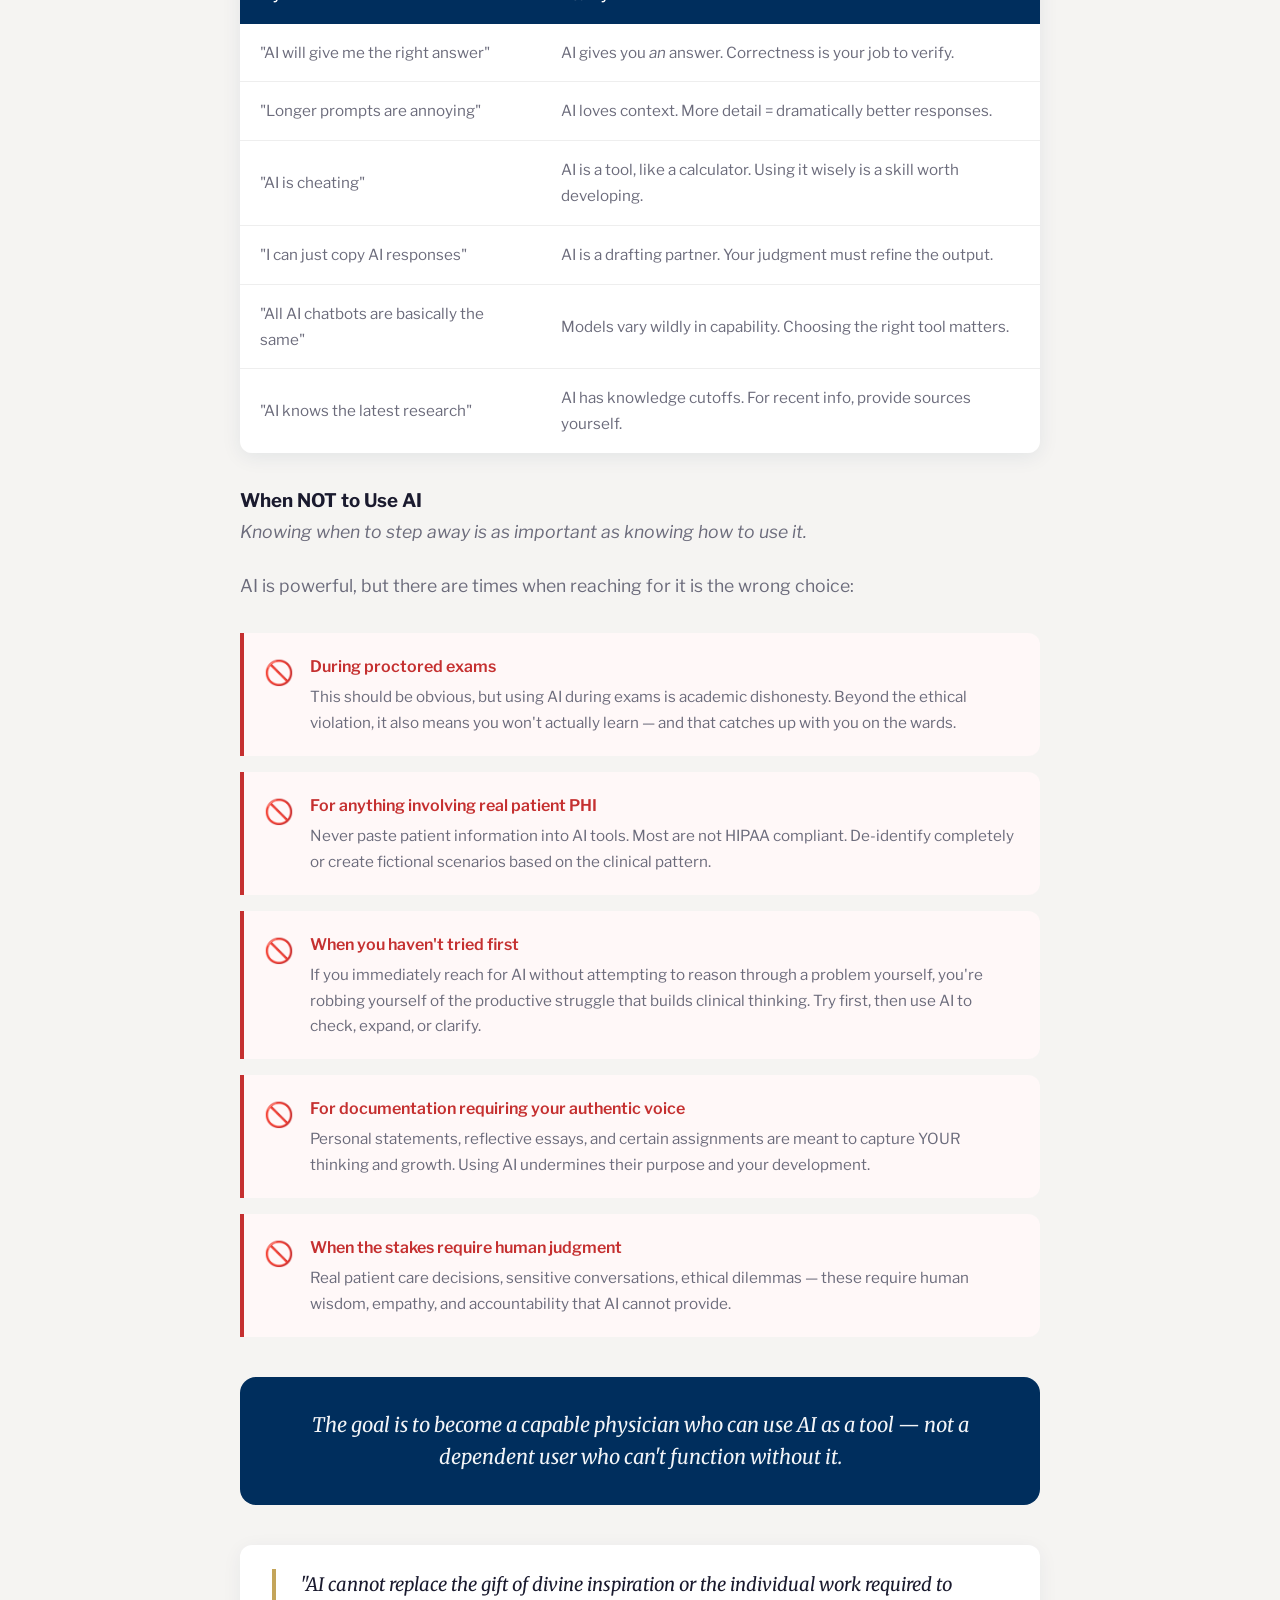
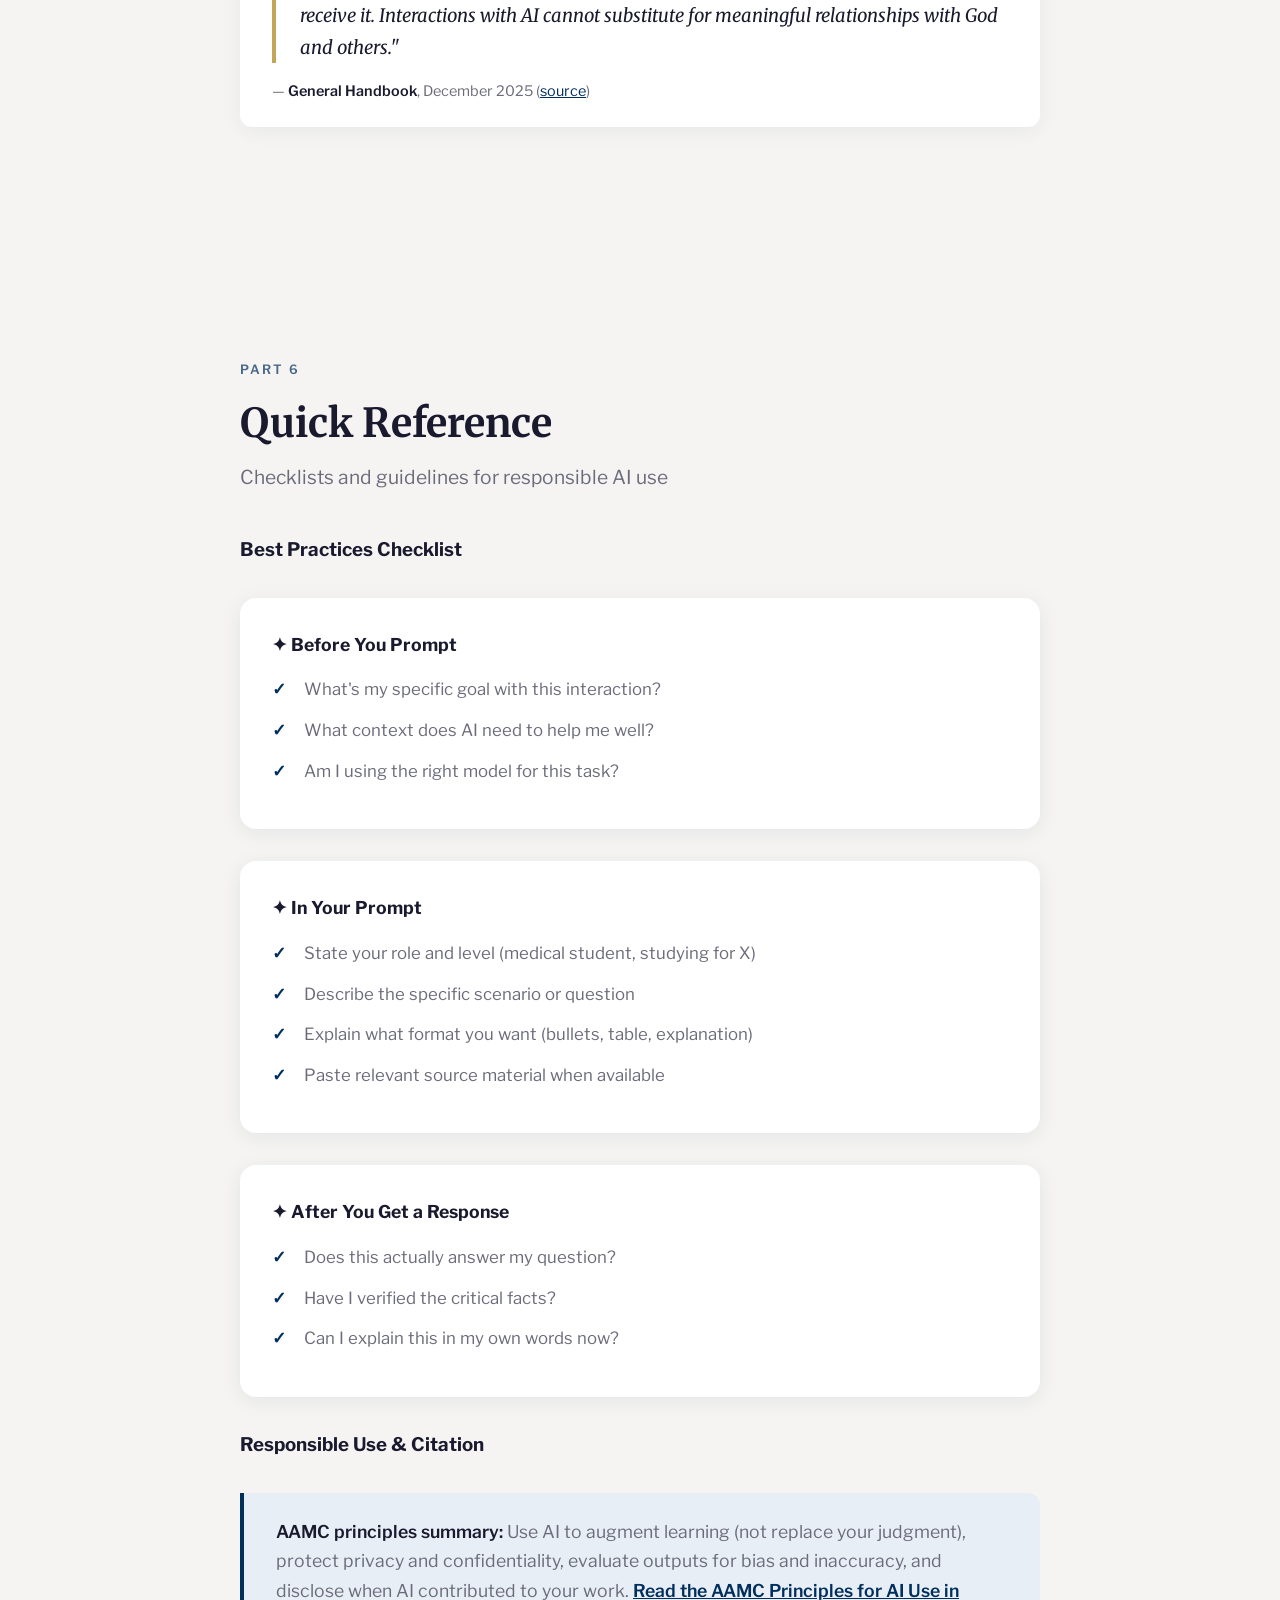
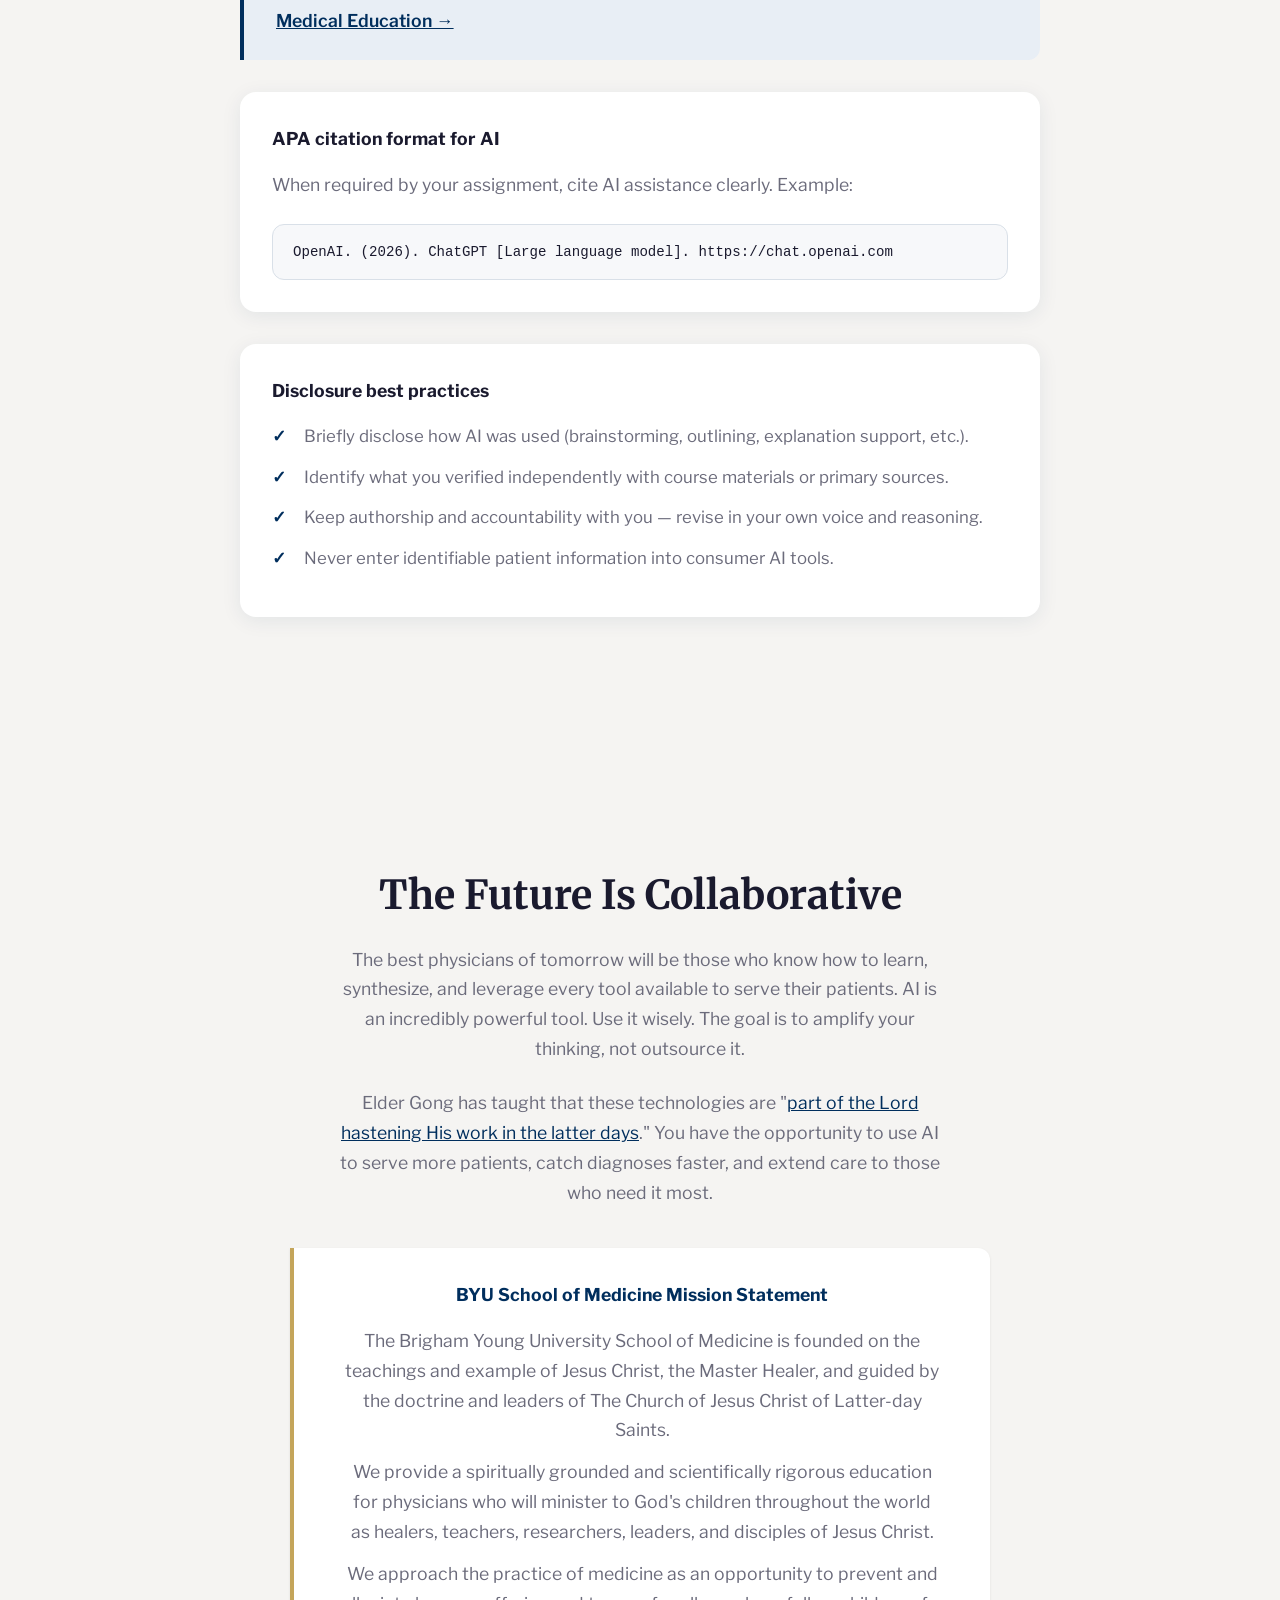
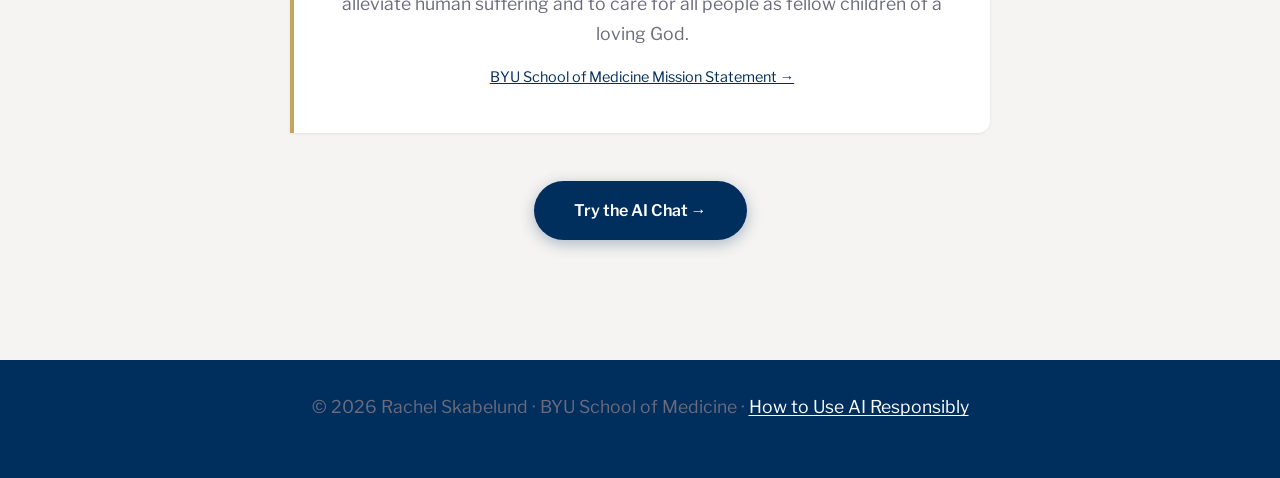
==== commit 69356e0a: "Replace emoji nav icons with BYU navy SVG icons" ====
--- a/ai-guide.html
+++ b/ai-guide.html
@@ -294,6 +294,54 @@
             margin: 0 auto;
         }
         
+        .hero-bednar-quote {
+            background: rgba(255, 255, 255, 0.1);
+            border-left: 4px solid var(--gold);
+            padding: 1.5rem 2rem;
+            margin: 2rem auto;
+            max-width: 700px;
+            border-radius: 0 var(--radius-md) var(--radius-md) 0;
+        }
+        
+        .hero-bednar-quote blockquote {
+            font-family: 'Merriweather', Georgia, serif;
+            font-size: 1.1rem;
+            font-style: italic;
+            color: rgba(255, 255, 255, 0.95);
+            line-height: 1.8;
+            margin-bottom: 1rem;
+        }
+        
+        .hero-bednar-quote cite {
+            font-size: 0.95rem;
+            color: rgba(255, 255, 255, 0.7);
+            font-style: normal;
+        }
+        
+        .hero-bednar-quote cite a {
+            color: var(--gold);
+            text-decoration: none;
+        }
+        
+        .hero-bednar-quote cite a:hover {
+            text-decoration: underline;
+        }
+        
+        .hero-links {
+            margin-top: 1.5rem;
+            font-size: 1rem;
+        }
+        
+        .hero-links a {
+            color: var(--gold);
+            text-decoration: none;
+            font-weight: 500;
+        }
+        
+        .hero-links a:hover {
+            text-decoration: underline;
+        }
+        
         .scroll-indicator {
             position: absolute;
             bottom: 40px;
@@ -918,6 +966,28 @@
         
         .closing-cta {
             margin-top: 3rem;
+        }
+        
+        .mission-statement {
+            background: white;
+            border-left: 4px solid var(--gold);
+            padding: 2rem;
+            margin: 2.5rem auto;
+            max-width: 700px;
+            text-align: center;
+            border-radius: 0 12px 12px 0;
+            box-shadow: var(--shadow-sm);
+        }
+        
+        .mission-statement h3 {
+            color: var(--byu-navy);
+            margin-bottom: 1rem;
+            font-size: 1.1rem;
+        }
+        
+        .mission-statement p {
+            text-align: center;
+            margin-bottom: 0.75rem;
         }
         
         .btn {
@@ -1101,6 +1171,7 @@
             transform: translateY(0);
         }
     </style>
+    <link rel="stylesheet" href="nav.css">
 </head>
 <body>
     <header>
@@ -1121,52 +1192,36 @@
     
     <nav class="nav-menu">
         <ul>
-            <li><a href="index.html"><span class="nav-icon">🏠</span> Home</a></li>
-            <li><a href="lesson.html"><span class="nav-icon">📖</span> This Week's Lesson</a></li>
-            <li><a href="tutor.html">🧬 AI Tutor</a></li>
-            <li><a href="chat.html"><span class="nav-icon">💬</span> AI Chat</a></li>
-            <li><a href="ai-guide.html"><span class="nav-icon">📖</span> AI Guide</a></li>
-            <li><a href="syllabus.html"><span class="nav-icon">📋</span> Course Syllabus</a></li>
+            <li><a href="index.html"><span class="nav-icon"><svg viewBox="0 0 24 24" fill="none" stroke="#002E5D" stroke-width="1.5" stroke-linecap="round" stroke-linejoin="round"><path d="M3 9l9-7 9 7v11a2 2 0 0 1-2 2H5a2 2 0 0 1-2-2z"></path><polyline points="9 22 9 12 15 12 15 22"></polyline></svg></span> Home</a></li>
+            <li><a href="lesson.html"><span class="nav-icon"><svg viewBox="0 0 24 24" fill="none" stroke="#002E5D" stroke-width="1.5" stroke-linecap="round" stroke-linejoin="round"><rect x="3" y="4" width="18" height="18" rx="2" ry="2"></rect><line x1="16" y1="2" x2="16" y2="6"></line><line x1="8" y1="2" x2="8" y2="6"></line><line x1="3" y1="10" x2="21" y2="10"></line></svg></span> This Week's Lesson</a></li>
+            <li><a href="tutor.html"><span class="nav-icon"><svg viewBox="0 0 24 24" fill="none" stroke="#002E5D" stroke-width="1.5" stroke-linecap="round" stroke-linejoin="round"><path d="M4.8 2.3A.3.3 0 1 0 5 2H4a2 2 0 0 0-2 2v5a6 6 0 0 0 6 6v0a6 6 0 0 0 6-6V4a2 2 0 0 0-2-2h-1a.2.2 0 1 0 .3.3"></path><path d="M8 15v1a6 6 0 0 0 6 6v0a3 3 0 0 0 3-3v-3"></path><circle cx="17" cy="13" r="2"></circle></svg></span> Practice with a Patient</a></li>
+            <li><a href="chat.html"><span class="nav-icon"><svg viewBox="0 0 24 24" fill="none" stroke="#002E5D" stroke-width="1.5" stroke-linecap="round" stroke-linejoin="round"><path d="M21 15a2 2 0 0 1-2 2H7l-4 4V5a2 2 0 0 1 2-2h14a2 2 0 0 1 2 2z"></path><circle cx="9" cy="10" r="1" fill="#002E5D" stroke="none"></circle><circle cx="12" cy="10" r="1" fill="#002E5D" stroke="none"></circle><circle cx="15" cy="10" r="1" fill="#002E5D" stroke="none"></circle></svg></span> AI Chat</a></li>
+            <li><a href="ai-guide.html" class="active"><span class="nav-icon"><svg viewBox="0 0 24 24" fill="none" stroke="#002E5D" stroke-width="1.5" stroke-linecap="round" stroke-linejoin="round"><path d="M4 19.5A2.5 2.5 0 0 1 6.5 17H20"></path><path d="M6.5 2H20v20H6.5A2.5 2.5 0 0 1 4 19.5v-15A2.5 2.5 0 0 1 6.5 2z"></path><line x1="8" y1="7" x2="16" y2="7"></line><line x1="8" y1="11" x2="14" y2="11"></line></svg></span> AI Guide</a></li>
+            <li><a href="syllabus.html"><span class="nav-icon"><svg viewBox="0 0 24 24" fill="none" stroke="#002E5D" stroke-width="1.5" stroke-linecap="round" stroke-linejoin="round"><path d="M16 4h2a2 2 0 0 1 2 2v14a2 2 0 0 1-2 2H6a2 2 0 0 1-2-2V6a2 2 0 0 1 2-2h2"></path><rect x="8" y="2" width="8" height="4" rx="1" ry="1"></rect><line x1="8" y1="10" x2="16" y2="10"></line><line x1="8" y1="14" x2="16" y2="14"></line><line x1="8" y1="18" x2="12" y2="18"></line></svg></span> Course Syllabus</a></li>
         </ul>
     </nav>
 
     <nav class="guide-toc guide-toc-desktop" aria-label="AI Guide table of contents">
         <div class="guide-toc-title">On this page</div>
         <ul class="toc-list">
-            <li class="toc-item"><a class="toc-link" href="#mirror-mistake">Part 1 · The #1 Mistake</a></li>
-            <li class="toc-item"><a class="toc-link" href="#personal-tutor">Part 2 · AI as Tutor</a></li>
-            <li class="toc-item"><a class="toc-link" href="#model-landscape">Part 3 · Models Guide</a></li>
-            <li class="toc-item"><a class="toc-link" href="#privacy-hipaa">Part 4 · Privacy & HIPAA</a></li>
-            <li class="toc-item"><a class="toc-link" href="#course-resources">Part 5 · Course Resources</a></li>
-            <li class="toc-item"><a class="toc-link" href="#context-window">Part 6 · Context Window</a></li>
-            <li class="toc-item"><a class="toc-link" href="#feed-sources">Part 7 · Feed It Sources</a></li>
-            <li class="toc-item"><a class="toc-link" href="#always-verify">Part 8 · Always Verify</a></li>
-            <li class="toc-item"><a class="toc-link" href="#agency">Part 9 · Agency</a></li>
-            <li class="toc-item"><a class="toc-link" href="#misconceptions">Part 10 · Misconceptions</a></li>
-            <li class="toc-item"><a class="toc-link" href="#prompt-templates">Part 11 · Prompt Templates</a></li>
-            <li class="toc-item"><a class="toc-link" href="#when-not-to-use-ai">Part 12 · When Not to Use AI</a></li>
-            <li class="toc-item"><a class="toc-link" href="#power-user-checklist">Part 13 · Checklist</a></li>
-            <li class="toc-item"><a class="toc-link" href="#responsible-use">Part 14 · Responsible Use</a></li>
+            <li class="toc-item"><a class="toc-link" href="#getting-started">Part 1 · Getting Started</a></li>
+            <li class="toc-item"><a class="toc-link" href="#models-access">Part 2 · AI Models & Access</a></li>
+            <li class="toc-item"><a class="toc-link" href="#privacy-hipaa">Part 3 · Privacy & HIPAA</a></li>
+            <li class="toc-item"><a class="toc-link" href="#better-results">Part 4 · Getting Better Results</a></li>
+            <li class="toc-item"><a class="toc-link" href="#critical-thinking">Part 5 · Critical Thinking</a></li>
+            <li class="toc-item"><a class="toc-link" href="#quick-reference">Part 6 · Quick Reference</a></li>
         </ul>
     </nav>
 
     <details class="guide-toc guide-toc-mobile">
         <summary>On this page</summary>
         <ul class="toc-list">
-            <li class="toc-item"><a class="toc-link" href="#mirror-mistake">Part 1 · The #1 Mistake</a></li>
-            <li class="toc-item"><a class="toc-link" href="#personal-tutor">Part 2 · AI as Tutor</a></li>
-            <li class="toc-item"><a class="toc-link" href="#model-landscape">Part 3 · Models Guide</a></li>
-            <li class="toc-item"><a class="toc-link" href="#privacy-hipaa">Part 4 · Privacy & HIPAA</a></li>
-            <li class="toc-item"><a class="toc-link" href="#course-resources">Part 5 · Course Resources</a></li>
-            <li class="toc-item"><a class="toc-link" href="#context-window">Part 6 · Context Window</a></li>
-            <li class="toc-item"><a class="toc-link" href="#feed-sources">Part 7 · Feed It Sources</a></li>
-            <li class="toc-item"><a class="toc-link" href="#always-verify">Part 8 · Always Verify</a></li>
-            <li class="toc-item"><a class="toc-link" href="#agency">Part 9 · Agency</a></li>
-            <li class="toc-item"><a class="toc-link" href="#misconceptions">Part 10 · Misconceptions</a></li>
-            <li class="toc-item"><a class="toc-link" href="#prompt-templates">Part 11 · Prompt Templates</a></li>
-            <li class="toc-item"><a class="toc-link" href="#when-not-to-use-ai">Part 12 · When Not to Use AI</a></li>
-            <li class="toc-item"><a class="toc-link" href="#power-user-checklist">Part 13 · Checklist</a></li>
-            <li class="toc-item"><a class="toc-link" href="#responsible-use">Part 14 · Responsible Use</a></li>
+            <li class="toc-item"><a class="toc-link" href="#getting-started">Part 1 · Getting Started</a></li>
+            <li class="toc-item"><a class="toc-link" href="#models-access">Part 2 · AI Models & Access</a></li>
+            <li class="toc-item"><a class="toc-link" href="#privacy-hipaa">Part 3 · Privacy & HIPAA</a></li>
+            <li class="toc-item"><a class="toc-link" href="#better-results">Part 4 · Getting Better Results</a></li>
+            <li class="toc-item"><a class="toc-link" href="#critical-thinking">Part 5 · Critical Thinking</a></li>
+            <li class="toc-item"><a class="toc-link" href="#quick-reference">Part 6 · Quick Reference</a></li>
         </ul>
     </details>
 
@@ -1175,17 +1230,21 @@
         <div class="hero-content">
             <div class="hero-badge">A Guide for Medical Students</div>
             <h1>Mastering AI in Medicine</h1>
+            <div class="hero-bednar-quote">
+                <blockquote>"Innovations such as artificial intelligence [can] both (1) assist you in receiving magnificent blessings and (2) diminish and suffocate your moral agency. Please do not allow the supposed accuracy, speed, and ease of modern technologies to entice you to avoid or circumvent the righteous work that invites into your life the blessings you will need."</blockquote>
+                <cite>— Elder David A. Bednar, <a href="https://www.churchofjesuschrist.org/study/broadcasts/worldwide-devotional-for-young-adults/2024/11/13bednar?lang=eng" target="_blank">BYU Devotional, January 2024</a></cite>
+            </div>
             <p class="hero-subtitle">Understanding how to wield AI effectively isn't just a tech skill — it's becoming a clinical competency. This guide will transform how you learn, study, and prepare for your calling as a healer.</p>
-            <p class="hero-quote">"AI won't replace doctors. But doctors who understand AI will have capabilities those who don't simply can't match."</p>
+            <p class="hero-links">📘 <a href="https://genai.byu.edu/" target="_blank">BYU Official AI Guidelines</a></p>
         </div>
         <div class="scroll-indicator">Begin</div>
     </section>
 
     <!-- Section 1: The Mirror -->
-    <section class="section-light" id="mirror-mistake">
+    <section class="section-light" id="getting-started">
         <div class="section-inner fade-in">
             <div class="section-number">Part 1</div>
-            <h2>The #1 Mistake Everyone Makes</h2>
+            <h2>Getting Started with AI</h2>
             <p class="section-subtitle">Why does AI give me generic answers?</p>
             
             <p>Here's the truth most people never realize: <strong>AI is a mirror.</strong> Vague questions get vague answers. Specific, context-rich questions get expert-level responses.</p>
@@ -1196,7 +1255,7 @@
             </div>
             
             <div class="example-block">
-                <div class="example-label good">✓ What power users type</div>
+                <div class="example-label good">✓ Effective prompting</div>
                 <div class="example-content good">"I'm a second-year medical student studying for Step 1. Explain the differential diagnosis for acute chest pain in a 55-year-old male with diabetes and hypertension, organized by most likely etiology. Include the key distinguishing features for each."</div>
             </div>
             
@@ -1208,274 +1267,139 @@
         </div>
     </section>
 
-    <!-- Section 2: Personal Tutor -->
-    <section class="section-cream" id="personal-tutor">
+    <!-- Section 2: Models & Access -->
+    <section class="section-light" id="models-access">
         <div class="section-inner fade-in">
             <div class="section-number">Part 2</div>
-            <h2>AI as Your Personal Tutor</h2>
-            <p class="section-subtitle">Accelerate your learning — don't skip it</p>
-            
-            <p>Here's the mindset shift that separates students who thrive from those who struggle:</p>
-            
-            <p><strong>❌ Replacement mindset:</strong> "AI can write my notes and answer questions so I don't have to learn."</p>
-            
-            <p><strong>✓ Acceleration mindset:</strong> "AI can explain things 15 different ways until one clicks, quiz me relentlessly, and help me build understanding faster than ever before."</p>
-            
-            <p><strong>AI is the most patient teacher you'll ever have.</strong> It will explain the Krebs cycle using a pizza delivery analogy if that's what helps. It will generate 50 practice questions at 2am without complaining. It will break down a complex paper paragraph by paragraph until you actually understand it.</p>
-            
-            <div class="table-wrapper">
-                <table>
-                    <thead>
-                        <tr>
-                            <th>Without AI</th>
-                            <th>With AI (Used Well)</th>
-                        </tr>
-                    </thead>
-                    <tbody>
-                        <tr>
-                            <td>Read the chapter, hope it sticks</td>
-                            <td>Read the chapter, then ask AI to quiz you and explain gaps</td>
-                        </tr>
-                        <tr>
-                            <td>Re-read highlighted notes passively</td>
-                            <td>Ask AI to generate clinical vignettes from your notes</td>
-                        </tr>
-                        <tr>
-                            <td>Struggle alone with confusing concepts</td>
-                            <td>Get instant, personalized explanations until it clicks</td>
-                        </tr>
-                        <tr>
-                            <td>Passive review before exams</td>
-                            <td>Active retrieval practice on demand, any time</td>
-                        </tr>
-                    </tbody>
-                </table>
-            </div>
-            
-            <p><strong>The key insight:</strong> AI doesn't learn for you — it creates more opportunities for <em>you</em> to learn. Every explanation you request, every quiz you take, every "explain that differently" builds understanding that passive reading never will.</p>
-            
-            <div class="try-this">
-                <div class="try-this-label">💡 Try This Today</div>
-                <div class="try-this-content">"I just learned about [topic] but I'm shaky on it. First, quiz me with 5 questions to see what I actually know. Then explain the concepts I got wrong using simple analogies. Finally, give me 3 more questions to confirm I understand."</div>
-            </div>
-            
-            <p>That single prompt creates a complete active learning cycle that would have taken hours to set up manually.</p>
-            
-            <div class="gospel-quote">
-                <blockquote>
-                    "Innovations such as artificial intelligence [can] both (1) assist you in receiving magnificent blessings and (2) diminish and suffocate your moral agency. Please do not allow the supposed accuracy, speed, and ease of modern technologies to entice you to avoid or circumvent the righteous work that invites into your life the blessings you will need. My beloved brothers and sisters, there are no spiritual shortcuts or quick fixes."
-                </blockquote>
-                <cite>— <strong>Elder David A. Bednar</strong>, BYU Devotional, January 2024 (<a href="https://www.churchofjesuschrist.org/study/broadcasts/worldwide-devotional-for-young-adults/2024/11/13bednar?lang=eng" target="_blank">source</a>)</cite>
-            </div>
-            
-            <p>The key distinction: use AI to <em>create more opportunities</em> to learn — not to skip the learning itself.</p>
-        </div>
-    </section>
-
-    <!-- Section 3: Not All AI -->
-    <section class="section-light" id="model-landscape">
-        <div class="section-inner fade-in">
-            <div class="section-number">Part 3</div>
-            <h2>Not All AI Is Created Equal</h2>
-            <p class="section-subtitle">A comprehensive guide to current models</p>
-            
-            <p>Choosing the right model for the task is like choosing the right specialist for a consult. Here's what's available:</p>
+            <h2>AI Models & Access</h2>
+            <p class="section-subtitle">Which tools to use and when</p>
+            
+            <p>Not all AI is created equal. Here's what you need to know:</p>
+            
+            <h3>General-Purpose AI Models</h3>
+            <p>Use these for general studying, concept explanations, and basic questions:</p>
             
             <div class="table-wrapper">
                 <table>
                     <thead>
                         <tr>
                             <th>Model</th>
-                            <th>Provider</th>
-                            <th>Context</th>
-                            <th>Best For</th>
-                            <th>Speed</th>
-                            <th>Cost</th>
-                        </tr>
-                    </thead>
-                    <tbody>
-                        <tr>
-                            <td><strong>GPT-4o</strong></td>
-                            <td>OpenAI</td>
-                            <td>128K</td>
-                            <td>Daily driver — fast, smart, multimodal (images, audio)</td>
-                            <td>⚡⚡⚡</td>
-                            <td>$$</td>
-                        </tr>
-                        <tr>
-                            <td><strong>GPT-4 Turbo</strong></td>
-                            <td>OpenAI</td>
-                            <td>128K</td>
-                            <td>Complex reasoning, long documents, research</td>
-                            <td>⚡⚡</td>
-                            <td>$$$</td>
-                        </tr>
-                        <tr>
-                            <td><strong>Claude 3.5 Sonnet</strong></td>
-                            <td>Anthropic</td>
-                            <td>200K</td>
-                            <td>Nuanced writing, analysis, coding, careful reasoning</td>
-                            <td>⚡⚡⚡</td>
-                            <td>$$</td>
-                        </tr>
-                        <tr>
-                            <td><strong>Claude 3 Opus</strong></td>
-                            <td>Anthropic</td>
-                            <td>200K</td>
-                            <td>Deepest reasoning, complex research synthesis</td>
-                            <td>⚡</td>
-                            <td>$$$$</td>
-                        </tr>
-                        <tr>
-                            <td><strong>Gemini 1.5 Pro</strong></td>
-                            <td>Google</td>
-                            <td>1M+</td>
-                            <td>Massive documents, video analysis, multimodal</td>
-                            <td>⚡⚡</td>
-                            <td>$$</td>
-                        </tr>
-                        <tr>
-                            <td><strong>GPT-4o Mini</strong></td>
-                            <td>OpenAI</td>
-                            <td>128K</td>
-                            <td>Quick tasks, cost-conscious, high volume</td>
-                            <td>⚡⚡⚡⚡</td>
-                            <td>$</td>
-                        </tr>
-                        <tr>
-                            <td><strong>Claude 3 Haiku</strong></td>
-                            <td>Anthropic</td>
-                            <td>200K</td>
-                            <td>Fast drafts, simple questions, quick lookups</td>
-                            <td>⚡⚡⚡⚡</td>
-                            <td>$</td>
-                        </tr>
-                        <tr>
-                            <td><strong>Grok 2</strong></td>
-                            <td>xAI</td>
-                            <td>128K</td>
-                            <td>Real-time info, unfiltered responses, creative tasks</td>
-                            <td>⚡⚡⚡</td>
-                            <td>$$</td>
-                        </tr>
-                        <tr>
-                            <td><strong>Grok 2 Mini</strong></td>
-                            <td>xAI</td>
-                            <td>128K</td>
-                            <td>Fast queries, current events, witty explanations</td>
-                            <td>⚡⚡⚡⚡</td>
-                            <td>$</td>
-                        </tr>
-                    </tbody>
-                </table>
-            </div>
-            
-            <div class="callout callout-gold">
-                <p><strong>🧠 Reasoning Models:</strong> For complex medical reasoning — differential diagnosis, treatment planning, case analysis — look for "reasoning" or "thinking" modes. OpenAI's o1 and Claude's extended thinking spend more time reasoning before answering, dramatically improving accuracy on complex problems. Worth the extra wait for high-stakes questions.</p>
-            </div>
-            
-            <p><strong>Why this matters:</strong> Using a lightweight model for complex differential diagnosis is like asking a first-year to run a tumor board. Match the tool to the task.</p>
-            
-            <div class="callout">
-                <p><strong>Pro tip:</strong> If an AI gives you a shallow answer, it might not be the prompt — it might be the model. Try a more capable one before rewriting your question.</p>
-            </div>
-        </div>
-    </section>
-
-    <!-- Section: Cloud vs Local / HIPAA -->
-    <section class="section-cream" id="privacy-hipaa">
-        <div class="section-inner fade-in">
-            <div class="section-number">Part 4</div>
-            <h2>Cloud vs Local: Privacy & HIPAA</h2>
-            <p class="section-subtitle">Understanding where your data goes — and why it matters</p>
-            
-            <p>When you use AI, your prompts go <em>somewhere</em>. Understanding where matters — especially in healthcare.</p>
-            
-            <div class="table-wrapper">
-                <table>
-                    <thead>
-                        <tr>
-                            <th>Type</th>
-                            <th>How It Works</th>
-                            <th>Privacy</th>
+                            <th>Access</th>
                             <th>Best For</th>
                         </tr>
                     </thead>
                     <tbody>
                         <tr>
-                            <td><strong>Cloud AI</strong><br><span style="font-size:0.85rem;color:#666">ChatGPT, Claude, Gemini</span></td>
-                            <td>Your prompts are sent to company servers for processing</td>
-                            <td>⚠️ Data may be stored, used for training (check policies)</td>
-                            <td>General learning, non-sensitive questions</td>
+                            <td><strong>ChatGPT</strong></td>
+                            <td><a href="https://chat.openai.com" target="_blank">chat.openai.com</a></td>
+                            <td>General questions, explanations, study help</td>
                         </tr>
                         <tr>
-                            <td><strong>Local/Self-Hosted AI</strong><br><span style="font-size:0.85rem;color:#666">Llama, Mistral, Qwen</span></td>
-                            <td>Model runs on your device or a private server — data never leaves</td>
-                            <td>✅ Complete privacy, no external transmission</td>
-                            <td>Sensitive scenarios, HIPAA considerations</td>
+                            <td><strong>Claude</strong></td>
+                            <td><a href="https://claude.ai" target="_blank">claude.ai</a></td>
+                            <td>Nuanced analysis, longer documents, careful reasoning</td>
                         </tr>
                         <tr>
-                            <td><strong>Enterprise/HIPAA-Compliant</strong><br><span style="font-size:0.85rem;color:#666">Azure OpenAI, AWS Bedrock</span></td>
-                            <td>Cloud AI with BAAs, data isolation, and compliance certifications</td>
-                            <td>✅ HIPAA compliant with proper setup</td>
-                            <td>Clinical environments, real patient data</td>
+                            <td><strong>Gemini</strong></td>
+                            <td><a href="https://gemini.google.com" target="_blank">gemini.google.com</a></td>
+                            <td>Google integration, multimodal tasks</td>
+                        </tr>
+                        <tr>
+                            <td><strong>Grok</strong></td>
+                            <td><a href="https://x.com/i/grok" target="_blank">x.com/i/grok</a></td>
+                            <td>Real-time information, current events</td>
                         </tr>
                     </tbody>
                 </table>
             </div>
             
-            <div class="callout" style="border-left-color: #c53030; background: #fff8f8;">
-                <p><strong>🚨 Critical HIPAA Rule:</strong> Never paste real patient information (PHI) into consumer AI tools like ChatGPT, Claude, or Gemini. These are NOT HIPAA compliant. Instead: de-identify completely, use fictional cases based on the clinical pattern, or use approved institutional tools.</p>
-            </div>
-            
-            <p><strong>Open Source Models Worth Knowing:</strong></p>
-            <ul>
-                <li><strong>Llama 3</strong> (Meta) — Excellent general-purpose model, runs locally on good hardware</li>
-                <li><strong>Mistral / Mixtral</strong> — Fast, efficient, great for coding and reasoning</li>
-                <li><strong>Qwen 2.5</strong> (Alibaba) — Strong multilingual and medical knowledge</li>
-                <li><strong>Phi-3</strong> (Microsoft) — Smaller but surprisingly capable, runs on laptops</li>
-            </ul>
-            
-            <p>Open source models are improving rapidly. They offer privacy advantages and can be fine-tuned for specific medical domains — but currently lag behind frontier models for complex reasoning.</p>
+            <h3>Medical-Specific AI Tools</h3>
+            <p>For clinical questions, case analysis, and medical decision support — use these specialized tools:</p>
+            
+            <div class="table-wrapper">
+                <table>
+                    <thead>
+                        <tr>
+                            <th>Tool</th>
+                            <th>Access</th>
+                            <th>Best For</th>
+                        </tr>
+                    </thead>
+                    <tbody>
+                        <tr>
+                            <td><strong>OpenEvidence</strong></td>
+                            <td><a href="https://openevidence.com" target="_blank">openevidence.com</a></td>
+                            <td>Evidence-based clinical questions, citations included</td>
+                        </tr>
+                        <tr>
+                            <td><strong>Amboss</strong></td>
+                            <td><a href="https://amboss.com" target="_blank">amboss.com</a></td>
+                            <td>Medical knowledge, Step prep, clinical reasoning</td>
+                        </tr>
+                        <tr>
+                            <td><strong>UpToDate</strong></td>
+                            <td><a href="https://uptodate.com" target="_blank">uptodate.com</a></td>
+                            <td>Clinical decision support, treatment guidelines</td>
+                        </tr>
+                    </tbody>
+                </table>
+            </div>
+            
+            <div class="callout callout-gold">
+                <p><strong>💡 When to use which:</strong> General inquiries and basic study questions → use ChatGPT, Claude, Gemini, or Grok. Medical cases and clinical questions → use OpenEvidence, Amboss, or UpToDate for more detailed and precise answers with proper citations.</p>
+            </div>
+            
+            <h3>Your AI Access for This Course</h3>
+            
+            <p><strong>🌐 Cloud Models — Via This Website:</strong> You have access to state-of-the-art AI models (GPT-4o, Claude, and more) directly through the <a href="chat.html" style="color: var(--byu-navy); font-weight: 600;">AI Chat</a> on this website. Use these models at no cost for your studies.</p>
+            
+            <p><strong>🎓 Set Up Your Own Access:</strong> Consider creating free accounts with tools like <a href="https://openevidence.com" target="_blank" style="color: var(--byu-navy); font-weight: 600;">OpenEvidence</a> for personalized medical tutoring. Having your own accounts lets you build a history of interactions, get tailored recommendations, and continue learning beyond this course.</p>
         </div>
     </section>
 
-    <!-- Section: Course Resources -->
-    <section class="section-light" id="course-resources">
+    <!-- Section: Cloud vs Local / HIPAA -->
+    <section class="section-cream" id="privacy-hipaa">
         <div class="section-inner fade-in">
-            <div class="section-number">Part 5</div>
-            <h2>Your AI Access for This Course</h2>
-            <p class="section-subtitle">Tools provided for your learning</p>
-            
-            <div class="resource-card">
-                <div class="resource-icon">🌐</div>
-                <div class="resource-content">
-                    <h3>Powerful Cloud Models — Via This Website</h3>
-                    <p>You have access to state-of-the-art AI models (GPT-4o, Claude, and more) directly through the <a href="chat.html" style="color: var(--byu-navy); font-weight: 600;">AI Chat</a> on this website. Log in with your course credentials to use these models at no cost for your studies.</p>
-                </div>
-            </div>
-            
-            <div class="resource-card">
-                <div class="resource-icon">🖥️</div>
-                <div class="resource-content">
-                    <h3>Local Open Source Models — Rachel's Server</h3>
-                    <p>Want to experiment with open source models? During this course, you'll have access to a dedicated server running local AI models. This gives you hands-on experience with privacy-preserving AI and lets you explore alternatives to commercial services.</p>
-                    <p style="margin-top: 0.75rem; font-size: 0.9rem; color: #666;">Access details will be provided in class. Great for: learning about local deployment, HIPAA-friendly experimentation, and understanding the open source ecosystem.</p>
-                </div>
-            </div>
+            <div class="section-number">Part 3</div>
+            <h2>Privacy & HIPAA</h2>
+            <p class="section-subtitle">The one rule you must follow</p>
+            
+            <div class="callout" style="border-left-color: #c53030; background: #fff8f8;">
+                <p style="font-size: 1.2rem;"><strong>🚨 The Rule:</strong> NEVER put patient data (PHI) directly into any AI model. Period.</p>
+            </div>
+            
+            <p>This applies to <em>all</em> AI tools — ChatGPT, Claude, Gemini, Grok, and any other consumer AI. These tools are NOT HIPAA compliant.</p>
+            
+            <h3>What counts as PHI?</h3>
+            <ul>
+                <li>Names, dates of birth, addresses</li>
+                <li>Medical record numbers, account numbers</li>
+                <li>Any information that could identify a specific patient</li>
+                <li>Photos, imaging, or documents containing patient info</li>
+            </ul>
+            
+            <h3>What CAN you do?</h3>
+            <ul>
+                <li>Ask general medical questions without patient details</li>
+                <li>Use completely fictional case scenarios</li>
+                <li>Discuss disease mechanisms, treatment principles, pathophysiology</li>
+                <li>Get help understanding concepts from your coursework</li>
+            </ul>
             
             <div class="callout callout-gold">
-                <p><strong>Why both?</strong> Cloud models offer cutting-edge capabilities. Local models offer privacy and independence. As a future physician, understanding both gives you flexibility to choose the right tool for each situation — and prepares you for a healthcare landscape where AI deployment choices matter.</p>
+                <p><strong>💡 Bottom line:</strong> When in doubt, don't include it. Use AI to learn concepts and explore ideas — never to process real patient information. This may change as HIPAA-compliant AI tools become available in clinical settings, but for now: no patient data in AI.</p>
             </div>
         </div>
     </section>
 
-    <!-- Section 6: Context Window -->
-    <section class="section-cream" id="context-window">
+    <!-- Section 4: Getting Better Results -->
+    <section class="section-cream" id="better-results">
         <div class="section-inner fade-in">
-            <div class="section-number">Part 6</div>
-            <h2>The Context Window</h2>
-            <p class="section-subtitle">Your secret weapon for better responses</p>
+            <div class="section-number">Part 4</div>
+            <h2>Getting Better Results</h2>
+            <p class="section-subtitle">Techniques for more useful AI responses</p>
+            
+            <h3>The Context Window</h3>
             
             <p>The "context window" is how much information AI can hold in memory during a conversation. Think of it as working memory — the bigger it is, the more information AI can reference at once.</p>
             
@@ -1493,20 +1417,13 @@
             </ol>
             
             <div class="try-this">
-                <div class="try-this-label">⚡ Power Move</div>
+                <div class="try-this-label">⚡ Try This</div>
                 <div class="try-this-content">"Here are my notes from today's cardiology lecture: [paste notes]. Now quiz me on the key concepts with clinical vignette-style questions similar to Step 1."</div>
             </div>
             
             <p>You just created a personalized study tool that knows exactly what you learned today.</p>
-        </div>
-    </section>
-
-    <!-- Section 7: Feed It Sources -->
-    <section class="section-light" id="feed-sources">
-        <div class="section-inner fade-in">
-            <div class="section-number">Part 7</div>
-            <h2>Feed It Sources, Get Better Answers</h2>
-            <p class="section-subtitle">AI doesn't know what it doesn't know</p>
+            
+            <h3>Feed It Sources, Get Better Answers</h3>
             
             <p>AI models have knowledge cutoffs and can "hallucinate" — confidently stating incorrect information. The solution? <strong>Give it the source material.</strong></p>
             
@@ -1535,12 +1452,14 @@
         </div>
     </section>
 
-    <!-- Section 8: Verify -->
-    <section class="section-cream" id="always-verify">
+    <!-- Section 5: Critical Thinking -->
+    <section class="section-cream" id="critical-thinking">
         <div class="section-inner fade-in">
-            <div class="section-number">Part 8</div>
-            <h2>Always Verify</h2>
-            <p class="section-subtitle">The trust but verify rule</p>
+            <div class="section-number">Part 5</div>
+            <h2>Critical Thinking</h2>
+            <p class="section-subtitle">Using AI responsibly and effectively</p>
+            
+            <h3>Always Verify</h3>
             
             <p><strong>AI is confident. That doesn't mean it's correct.</strong></p>
             
@@ -1550,7 +1469,7 @@
             
             <ul>
                 <li>🔍 <strong>Web search</strong> — Sanity check facts and statistics</li>
-                <li>📚 <strong>UpToDate</strong> — Gold standard for clinical questions</li>
+                <li>🔄 <strong>Cross-check with multiple AI sources</strong> — Compare answers across different models to identify inconsistencies</li>
                 <li>📖 <strong>Primary sources</strong> — PubMed, original guidelines</li>
                 <li>👩‍⚕️ <strong>Faculty & attendings</strong> — When stakes are high</li>
             </ul>
@@ -1565,76 +1484,8 @@
                 </blockquote>
                 <cite>— <strong>Elder Gerrit W. Gong</strong>, BYU Education Week, August 2025 (<a href="https://newsroom.churchofjesuschrist.org/article/elder-gong-ai-gospel-context-byu-education-week" target="_blank">source</a>)</cite>
             </div>
-        </div>
-    </section>
-
-    <!-- Section 9: Agency -->
-    <section class="agency-section" id="agency">
-        <div class="section-inner fade-in">
-            <div class="section-number" style="color: rgba(255,255,255,0.6);">Part 9</div>
-            <h2>Your Agency Is Sacred</h2>
-            <p class="section-subtitle">Don't outsource it to a machine</p>
-            
-            <p>As students at BYU, you understand agency differently than most. It's not just about independence or autonomy — it's a divine gift. The ability to act, to choose, to reason, and to bear responsibility for those choices is central to who you are and who you're becoming.</p>
-            
-            <p>AI can't want things. It can't care about outcomes. It has no conscience, no accountability, and no growth. When you delegate your thinking entirely to a machine, you're not just being lazy — you're stepping back from the very thing that makes you <em>you</em>.</p>
-            
-            <div class="principle">
-                <p>"Use AI to inform your choices, never to make them for you."</p>
-            </div>
-            
-            <p><strong>Think of any task as three parts:</strong></p>
-            
-            <div class="table-wrapper">
-                <table>
-                    <thead>
-                        <tr>
-                            <th>Stage</th>
-                            <th>Who Owns It</th>
-                            <th>Example</th>
-                        </tr>
-                    </thead>
-                    <tbody>
-                        <tr>
-                            <td><strong>The Beginning</strong><br>Defining the problem, setting direction</td>
-                            <td>YOU</td>
-                            <td>"What's actually going on with this patient?"</td>
-                        </tr>
-                        <tr>
-                            <td><strong>The Middle</strong><br>Research, drafting, synthesizing options</td>
-                            <td>AI excels here</td>
-                            <td>"Generate a differential, summarize this paper"</td>
-                        </tr>
-                        <tr>
-                            <td><strong>The End</strong><br>Final judgment, decisions, responsibility</td>
-                            <td>YOU</td>
-                            <td>"Here's what I think and why."</td>
-                        </tr>
-                    </tbody>
-                </table>
-            </div>
-            
-            <p>When you let AI handle the beginning and the end, you become a passive relay station. Information flows through you, but you never actually <em>engage</em> with it. This is how you end up unable to explain your own reasoning.</p>
-            
-            <p><strong>Remember:</strong> You will stand in front of patients, families, and colleagues who trust <em>your</em> judgment. AI can help you prepare for that moment. But when it arrives, the choice — and the responsibility — will always be yours.</p>
-            
-            <p>The goal isn't to think less. It's to think <em>better</em>. AI serves that purpose. But the thinking? That's yours. Guard it.</p>
-            
-            <div class="gospel-quote">
-                <blockquote>
-                    "Innovations such as artificial intelligence have the potential to both assist you in receiving magnificent blessings and diminish and suffocate your moral agency."
-                </blockquote>
-                <cite>— <strong>Elder David A. Bednar</strong>, BYU Devotional, January 2024 (<a href="https://www.churchofjesuschrist.org/study/broadcasts/worldwide-devotional-for-young-adults/2024/11/13bednar?lang=eng" target="_blank">source</a>)</cite>
-            </div>
-        </div>
-    </section>
-
-    <!-- Section 10: Misconceptions -->
-    <section class="section-light" id="misconceptions">
-        <div class="section-inner fade-in">
-            <div class="section-number">Part 10</div>
-            <h2>Common Misconceptions</h2>
-            <p class="section-subtitle">Myths that hold students back</p>
+            
+            <h3>Common Misconceptions</h3>
             
             <div class="table-wrapper">
                 <table>
@@ -1672,68 +1523,9 @@
                     </tbody>
                 </table>
             </div>
-        </div>
-    </section>
-
-    <!-- Section 11: Prompt Templates -->
-    <section class="section-cream" id="prompt-templates">
-        <div class="section-inner fade-in">
-            <div class="section-number">Part 11</div>
-            <h2>Prompt Templates for Med Students</h2>
-            <p class="section-subtitle">Copy, paste, and customize these for instant results</p>
-            
-            <p>Don't start from scratch every time. Here are battle-tested prompts you can adapt:</p>
-            
-            <div class="prompt-template">
-                <div class="prompt-title">🩺 Differential Diagnosis Builder</div>
-                <div class="prompt-content">I'm a medical student working through a case. The patient is a [age]-year-old [sex] presenting with [chief complaint]. Key findings: [list relevant history, exam findings, labs]. Generate a differential diagnosis organized by most likely to least likely, with brief reasoning for each. Then suggest what additional history, exam findings, or tests would help narrow the differential.</div>
-                <button class="use-in-chat-btn" onclick="useInChat(this)">💬 Use in Chat</button>
-            </div>
-            
-            <div class="prompt-template">
-                <div class="prompt-title">📚 Study Quiz Generator</div>
-                <div class="prompt-content">I'm studying [topic] for [exam type, e.g., Step 1, shelf exam]. Generate 10 clinical vignette-style multiple choice questions that test the most high-yield concepts. After I answer, tell me which ones I got wrong and explain why the correct answer is right. Focus on the concepts that are most commonly tested.</div>
-                <button class="use-in-chat-btn" onclick="useInChat(this)">💬 Use in Chat</button>
-            </div>
-            
-            <div class="prompt-template">
-                <div class="prompt-title">📄 Paper Summarizer</div>
-                <div class="prompt-content">I'm going to paste a research paper abstract (or full text). Please summarize it in this format: (1) Research Question — what were they trying to answer? (2) Methods — brief description of study design and population (3) Key Findings — the main results in plain language (4) Clinical Implications — what does this mean for patient care? (5) Limitations — what should I be cautious about when interpreting this?
-
-[Paste paper here]</div>
-                <button class="use-in-chat-btn" onclick="useInChat(this)">💬 Use in Chat</button>
-            </div>
-            
-            <div class="prompt-template">
-                <div class="prompt-title">🎯 Clinical Vignette Creator</div>
-                <div class="prompt-content">Create a clinical vignette about [condition/topic] that would be appropriate for a [year] medical student. Include: presenting complaint, relevant history, physical exam findings, and initial lab/imaging results. After I work through it, reveal the diagnosis and explain the key teaching points. Make it realistic and challenging but fair.</div>
-                <button class="use-in-chat-btn" onclick="useInChat(this)">💬 Use in Chat</button>
-            </div>
-            
-            <div class="prompt-template">
-                <div class="prompt-title">🎓 Explain Like I'm a [Year] Student</div>
-                <div class="prompt-content">Explain [concept] to me as if I'm a [first-year/second-year/third-year/fourth-year] medical student. Start with the foundational concepts I need to understand, then build up to the clinical relevance. Use analogies where helpful. If there are common misconceptions about this topic, address them. End with 2-3 practice questions to check my understanding.</div>
-                <button class="use-in-chat-btn" onclick="useInChat(this)">💬 Use in Chat</button>
-            </div>
-            
-            <div class="prompt-template">
-                <div class="prompt-title">💊 Mechanism & Pharmacology Deep Dive</div>
-                <div class="prompt-content">Explain the mechanism of action of [drug/drug class] at a level appropriate for Step 1. Include: (1) The molecular target and what happens when it's activated/inhibited (2) The downstream physiological effects (3) Why this makes it useful for [indication] (4) The major side effects and why they occur mechanistically (5) Key drug interactions to know. Use a simple diagram description if it helps.</div>
-                <button class="use-in-chat-btn" onclick="useInChat(this)">💬 Use in Chat</button>
-            </div>
-            
-            <div class="callout">
-                <p><strong>💡 Customization tip:</strong> These templates work best when you add your specific context. The more details you provide about what you're studying and why, the more targeted the response will be.</p>
-            </div>
-        </div>
-    </section>
-
-    <!-- Section 12: When NOT to Use AI -->
-    <section class="section-light" id="when-not-to-use-ai">
-        <div class="section-inner fade-in">
-            <div class="section-number">Part 12</div>
-            <h2>When NOT to Use AI</h2>
-            <p class="section-subtitle">Knowing when to step away is as important as knowing how to use it</p>
+            
+            <h3>When NOT to Use AI</h3>
+            <p><em>Knowing when to step away is as important as knowing how to use it.</em></p>
             
             <p>AI is powerful, but there are times when reaching for it is the wrong choice:</p>
             
@@ -1792,12 +1584,14 @@
         </div>
     </section>
 
-    <!-- Section 13: Checklist -->
-    <section class="section-cream" id="power-user-checklist">
+    <!-- Section 6: Quick Reference -->
+    <section class="section-cream" id="quick-reference">
         <div class="section-inner fade-in">
-            <div class="section-number">Part 13</div>
-            <h2>The Power User Checklist</h2>
-            <p class="section-subtitle">Use this every time you interact with AI</p>
+            <div class="section-number">Part 6</div>
+            <h2>Quick Reference</h2>
+            <p class="section-subtitle">Checklists and guidelines for responsible AI use</p>
+            
+            <h3>Best Practices Checklist</h3>
             
             <div class="checklist">
                 <div class="checklist-title">✦ Before You Prompt</div>
@@ -1826,15 +1620,7 @@
                     <li>Can I explain this in my own words now?</li>
                 </ul>
             </div>
-        </div>
-    </section>
-
-    <!-- Responsible Use & Citation -->
-    <section class="section-light" id="responsible-use">
-        <div class="section-inner fade-in">
-            <div class="section-number">Part 14</div>
-            <h2>Responsible Use & Citation</h2>
-            <p class="section-subtitle">Use AI transparently, ethically, and in ways that strengthen your own clinical reasoning.</p>
+        <h3>Responsible Use & Citation</h3>
 
             <div class="callout">
                 <p><strong>AAMC principles summary:</strong> Use AI to augment learning (not replace your judgment), protect privacy and confidentiality, evaluate outputs for bias and inaccuracy, and disclose when AI contributed to your work. <a href="https://www.aamc.org/about-us/mission-areas/medical-education/principles-ai-use" target="_blank" style="color: var(--byu-navy); font-weight: 600;">Read the AAMC Principles for AI Use in Medical Education →</a></p>
@@ -1862,11 +1648,16 @@
     <section class="closing">
         <div class="section-inner fade-in">
             <h2>The Future Is Collaborative</h2>
-            <p>The best physicians of tomorrow won't be those who memorize the most — they'll be those who know how to learn, synthesize, and leverage every tool available to serve their patients.</p>
-            <p>AI is the most powerful learning tool ever created for medicine. Use it wisely. Verify relentlessly. And remember: the goal isn't to outsource your thinking — it's to amplify it.</p>
-            <p>Elder Gong has taught that these technologies are "part of the Lord hastening His work in the latter days." You have the opportunity to use AI to serve more patients, catch diagnoses faster, and extend care to those who need it most.</p>
-            <p><strong>Go forward and heal.</strong></p>
-            <p style="font-size: 0.9rem; color: #666; margin-top: 2rem;"><em>For more on the Church's guidance regarding AI: <a href="https://www.churchofjesuschrist.org/learn/artificial-intelligence" target="_blank" style="color: var(--byu-navy);">ChurchofJesusChrist.org</a></em></p>
+            <p>The best physicians of tomorrow will be those who know how to learn, synthesize, and leverage every tool available to serve their patients. AI is an incredibly powerful tool. Use it wisely. The goal is to amplify your thinking, not outsource it.</p>
+            <p>Elder Gong has taught that these technologies are "<a href="https://newsroom.churchofjesuschrist.org/article/elder-gong-ai-gospel-context-byu-education-week" target="_blank" style="color: var(--byu-navy);">part of the Lord hastening His work in the latter days</a>." You have the opportunity to use AI to serve more patients, catch diagnoses faster, and extend care to those who need it most.</p>
+            
+            <div class="mission-statement">
+                <h3>BYU School of Medicine Mission Statement</h3>
+                <p>The Brigham Young University School of Medicine is founded on the teachings and example of Jesus Christ, the Master Healer, and guided by the doctrine and leaders of The Church of Jesus Christ of Latter-day Saints.</p>
+                <p>We provide a spiritually grounded and scientifically rigorous education for physicians who will minister to God's children throughout the world as healers, teachers, researchers, leaders, and disciples of Jesus Christ.</p>
+                <p>We approach the practice of medicine as an opportunity to prevent and alleviate human suffering and to care for all people as fellow children of a loving God.</p>
+                <p style="font-size: 0.9rem; margin-top: 1rem;"><a href="https://medicine.byu.edu/mission-statement" target="_blank" style="color: var(--byu-navy);">BYU School of Medicine Mission Statement →</a></p>
+            </div>
             <div class="closing-cta">
                 <a href="chat.html" class="btn">Try the AI Chat →</a>
             </div>
--- a/nav.css
+++ b/nav.css
@@ -0,0 +1,151 @@
+/* Shared Navigation Styles */
+
+.menu-toggle {
+    display: flex;
+    flex-direction: column;
+    justify-content: center;
+    gap: 5px;
+    width: var(--min-touch-target);
+    height: var(--min-touch-target);
+    min-width: var(--min-touch-target);
+    min-height: var(--min-touch-target);
+    background: transparent;
+    border: none;
+    cursor: pointer;
+    padding: 8px;
+    border-radius: 6px;
+    transition: background var(--transition-fast);
+}
+
+.menu-toggle:hover {
+    background: rgba(255,255,255,0.1);
+}
+
+.menu-toggle span {
+    width: 100%;
+    height: 2px;
+    background: var(--byu-white);
+    border-radius: 2px;
+    transition: all 0.3s cubic-bezier(0.68, -0.55, 0.265, 1.55);
+    transform-origin: center;
+}
+
+.menu-toggle.active span:nth-child(1) {
+    transform: rotate(45deg) translate(5px, 5px);
+}
+
+.menu-toggle.active span:nth-child(2) {
+    opacity: 0;
+    transform: scaleX(0);
+}
+
+.menu-toggle.active span:nth-child(3) {
+    transform: rotate(-45deg) translate(5px, -5px);
+}
+
+/* Overlay */
+.overlay {
+    position: fixed;
+    top: 0;
+    left: 0;
+    width: 100%;
+    height: 100%;
+    background: rgba(0, 0, 0, 0);
+    pointer-events: none;
+    transition: background var(--transition-med);
+    z-index: 998;
+}
+
+.overlay.active {
+    background: rgba(0, 0, 0, 0.5);
+    pointer-events: all;
+}
+
+/* Navigation Menu */
+.nav-menu {
+    position: fixed;
+    top: 0;
+    right: 0;
+    width: 300px;
+    height: 100%;
+    background: var(--byu-white);
+    z-index: 999;
+    transform: translateX(100%);
+    transition: transform 0.35s cubic-bezier(0.32, 0.72, 0, 1);
+    box-shadow: -10px 0 40px rgba(0, 0, 0, 0.1);
+}
+
+.nav-menu.active {
+    transform: translateX(0);
+}
+
+.nav-menu ul {
+    list-style: none;
+    padding: 100px 0 0 0;
+}
+
+.nav-menu li {
+    opacity: 0;
+    transform: translateX(20px);
+    transition: all 0.3s ease;
+}
+
+.nav-menu.active li {
+    opacity: 1;
+    transform: translateX(0);
+}
+
+.nav-menu.active li:nth-child(1) { transition-delay: 0.1s; }
+.nav-menu.active li:nth-child(2) { transition-delay: 0.15s; }
+.nav-menu.active li:nth-child(3) { transition-delay: 0.2s; }
+.nav-menu.active li:nth-child(4) { transition-delay: 0.25s; }
+.nav-menu.active li:nth-child(5) { transition-delay: 0.3s; }
+.nav-menu.active li:nth-child(6) { transition-delay: 0.35s; }
+
+.nav-menu li a {
+    display: flex;
+    align-items: center;
+    gap: 12px;
+    min-height: var(--min-touch-target);
+    padding: 1.25rem 2rem;
+    color: var(--text-primary);
+    text-decoration: none;
+    font-weight: 500;
+    font-size: 1.05rem;
+    border-left: 3px solid transparent;
+    transition: all var(--transition-fast);
+}
+
+.nav-menu li a:hover {
+    background: var(--bg-warm);
+    border-left-color: var(--byu-navy);
+    padding-left: 2.25rem;
+}
+
+.nav-menu li a.active {
+    background: var(--bg-warm);
+    border-left-color: var(--gold);
+    color: var(--byu-navy);
+    font-weight: 600;
+}
+
+.nav-icon {
+    display: inline-flex;
+    align-items: center;
+    justify-content: center;
+    width: 24px;
+    height: 24px;
+    vertical-align: middle;
+}
+
+.nav-icon svg {
+    width: 20px;
+    height: 20px;
+}
+
+/* Responsive adjustments */
+@media (max-width: 480px) {
+    .nav-menu {
+        width: 100%;
+    }
+}
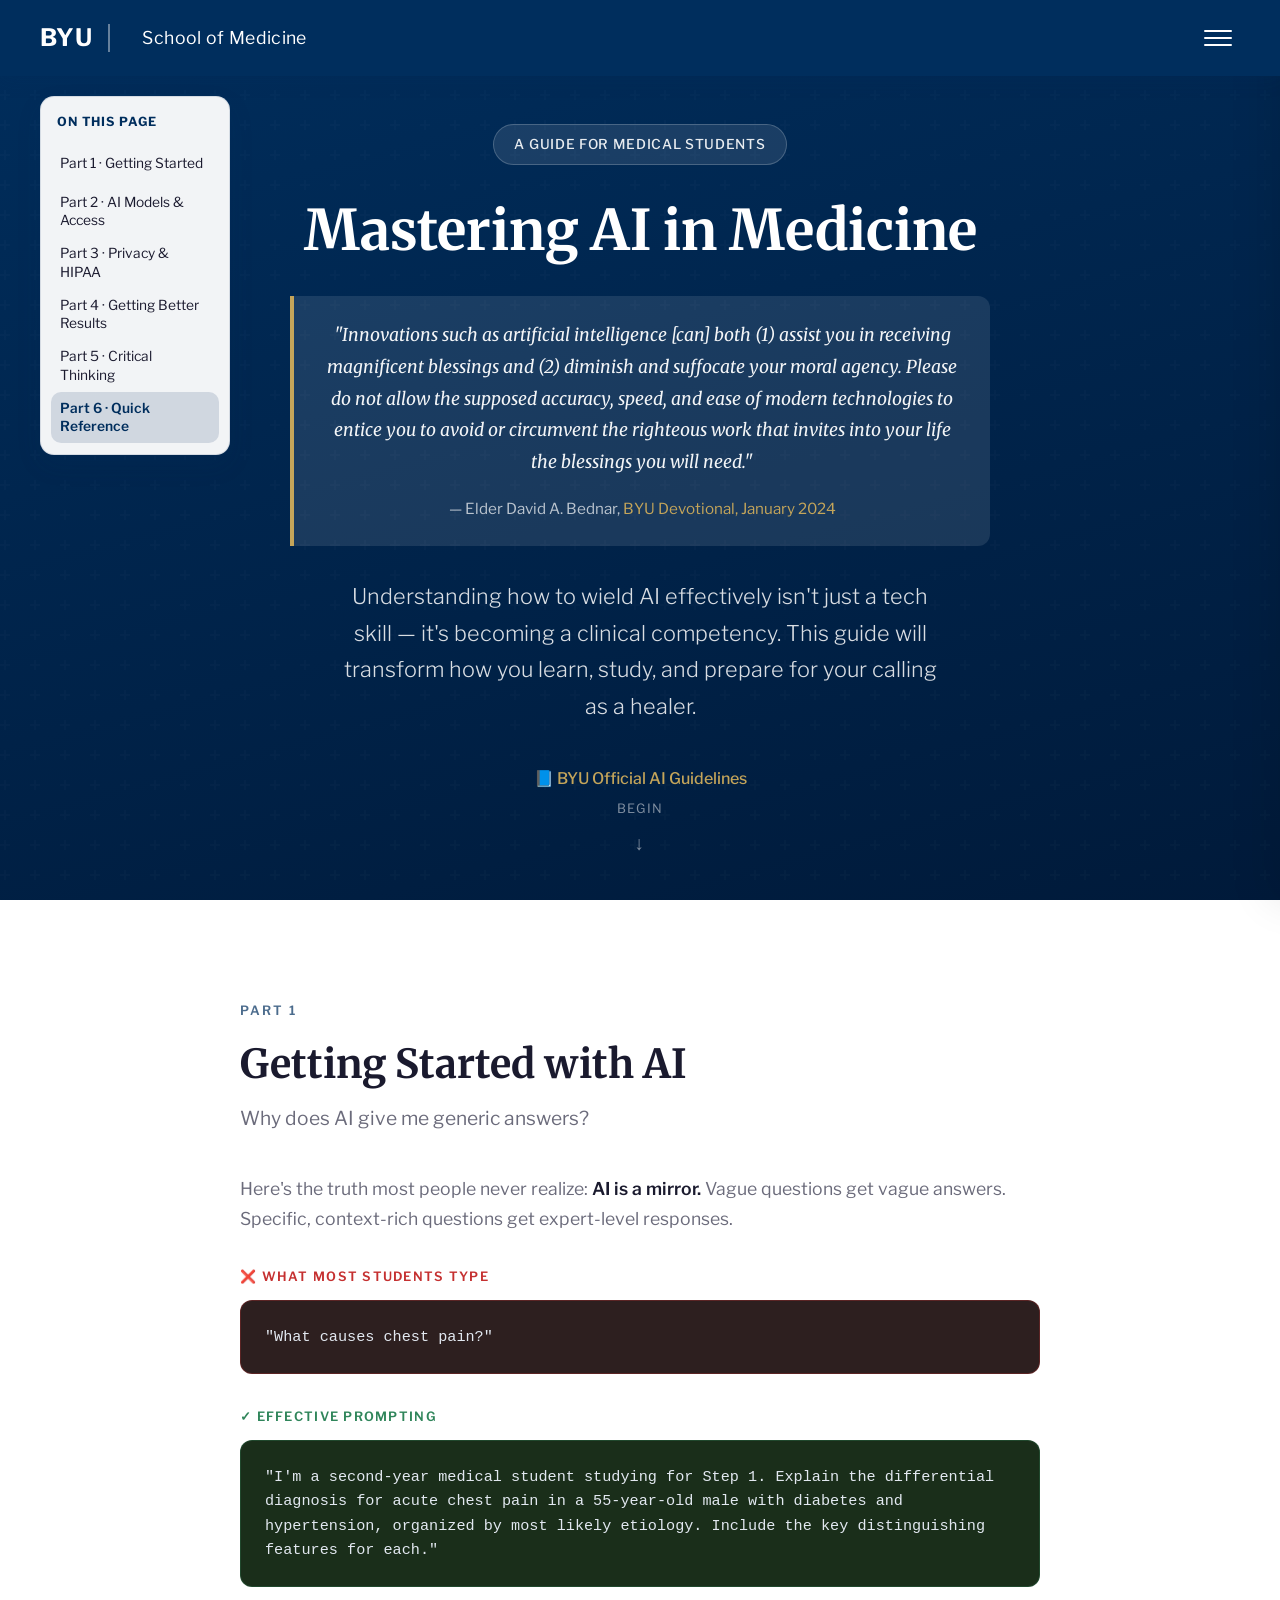
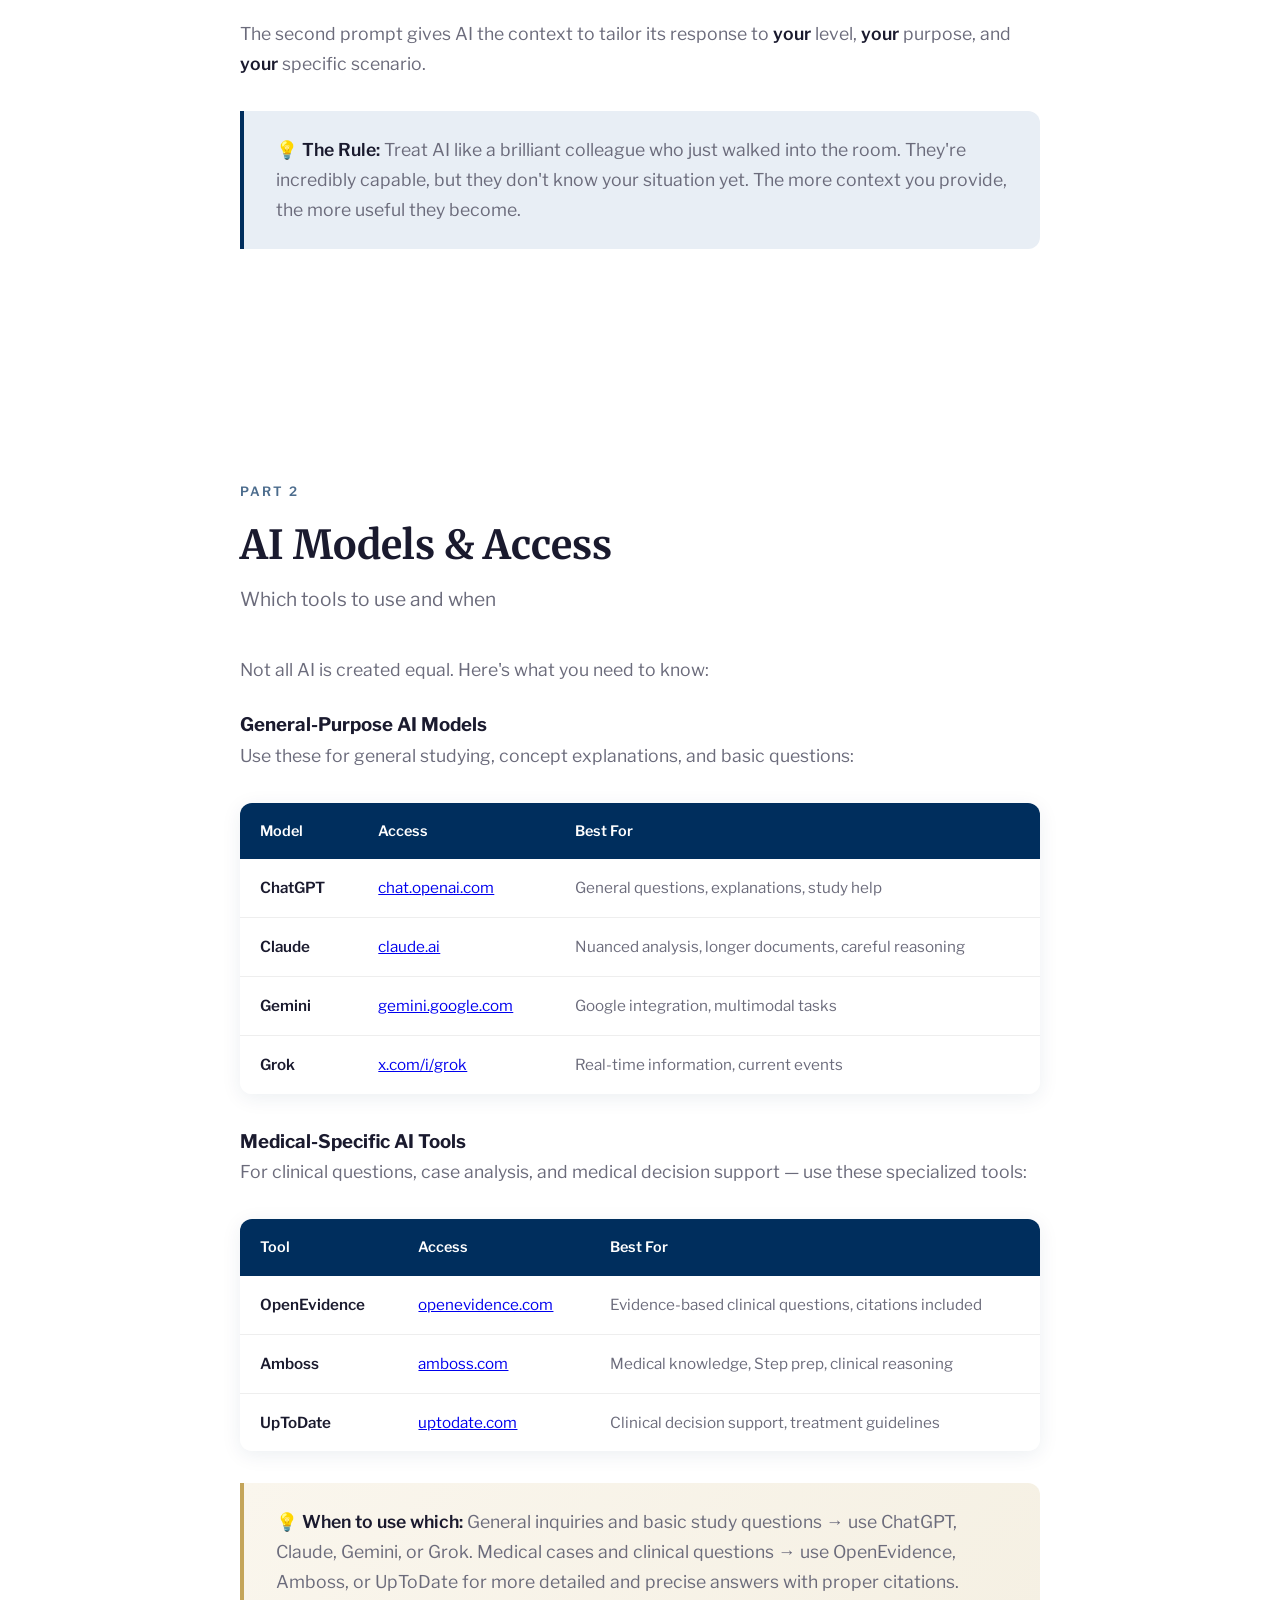
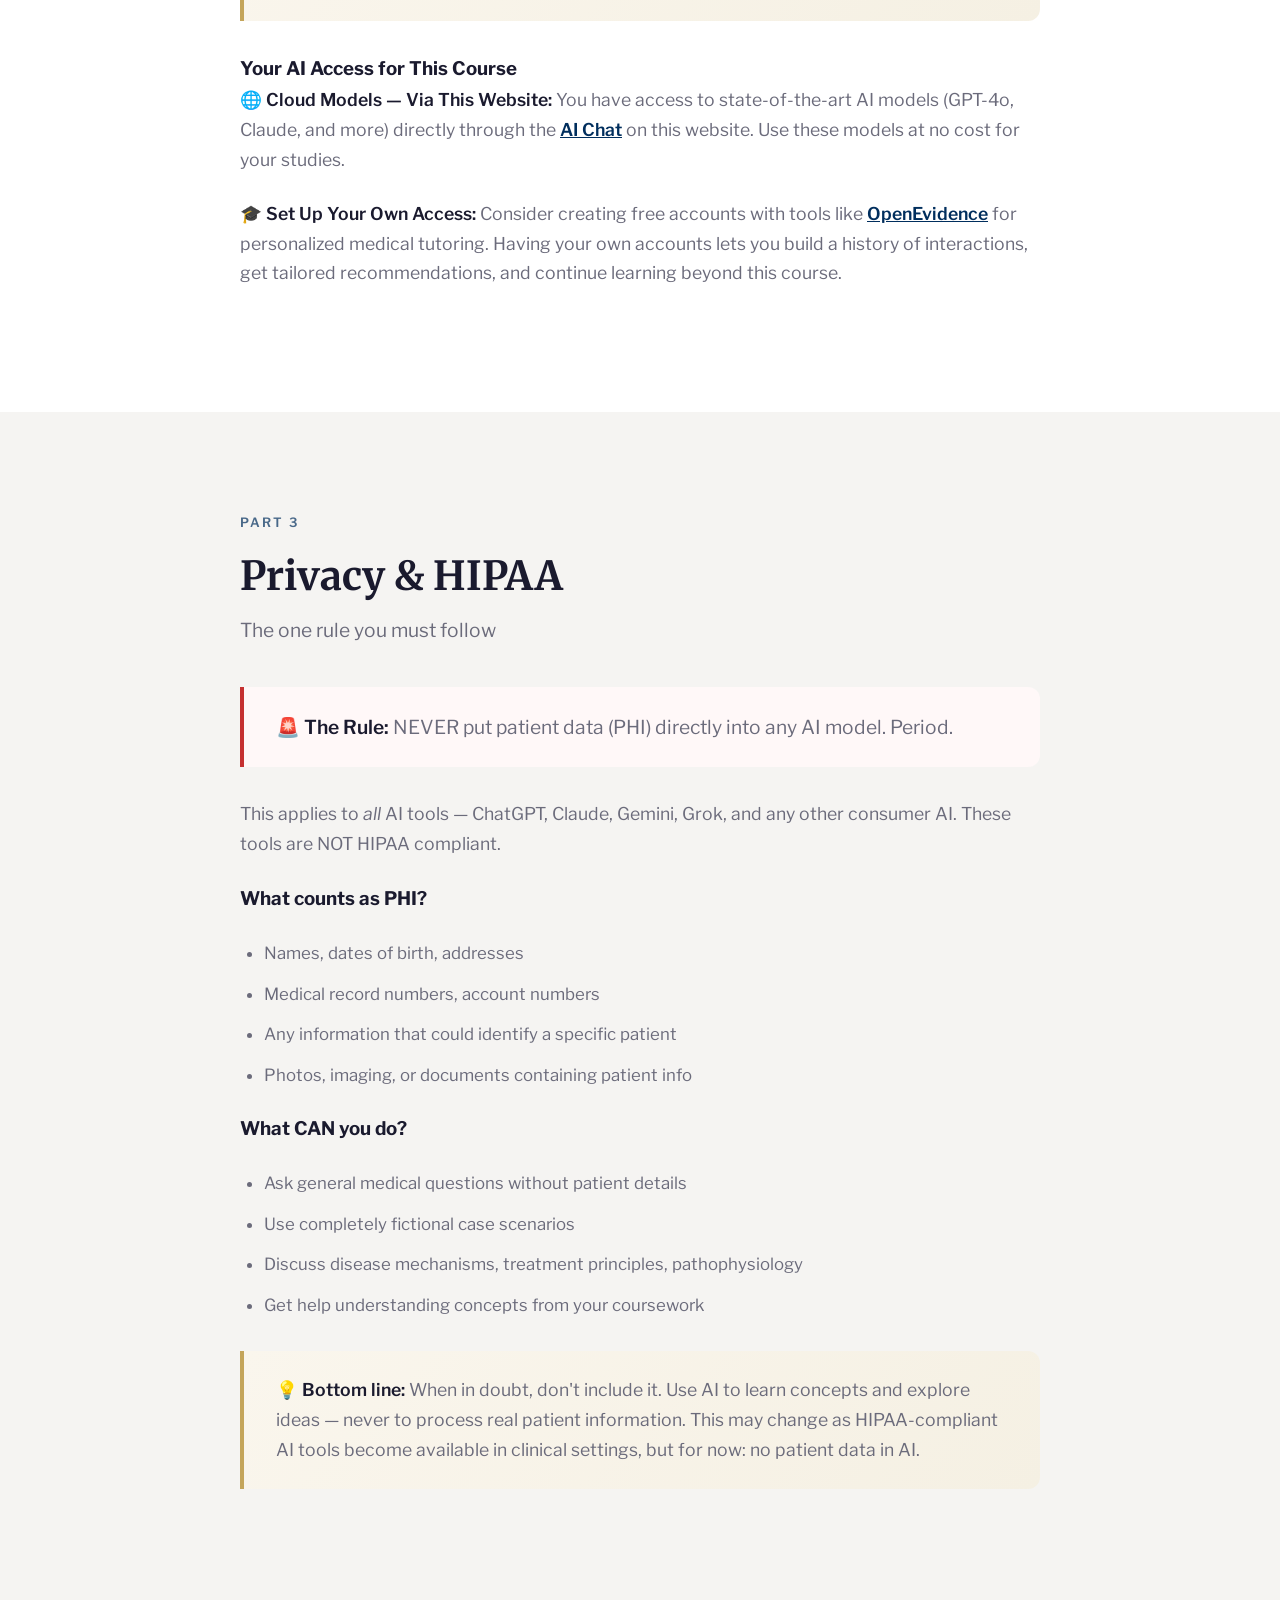
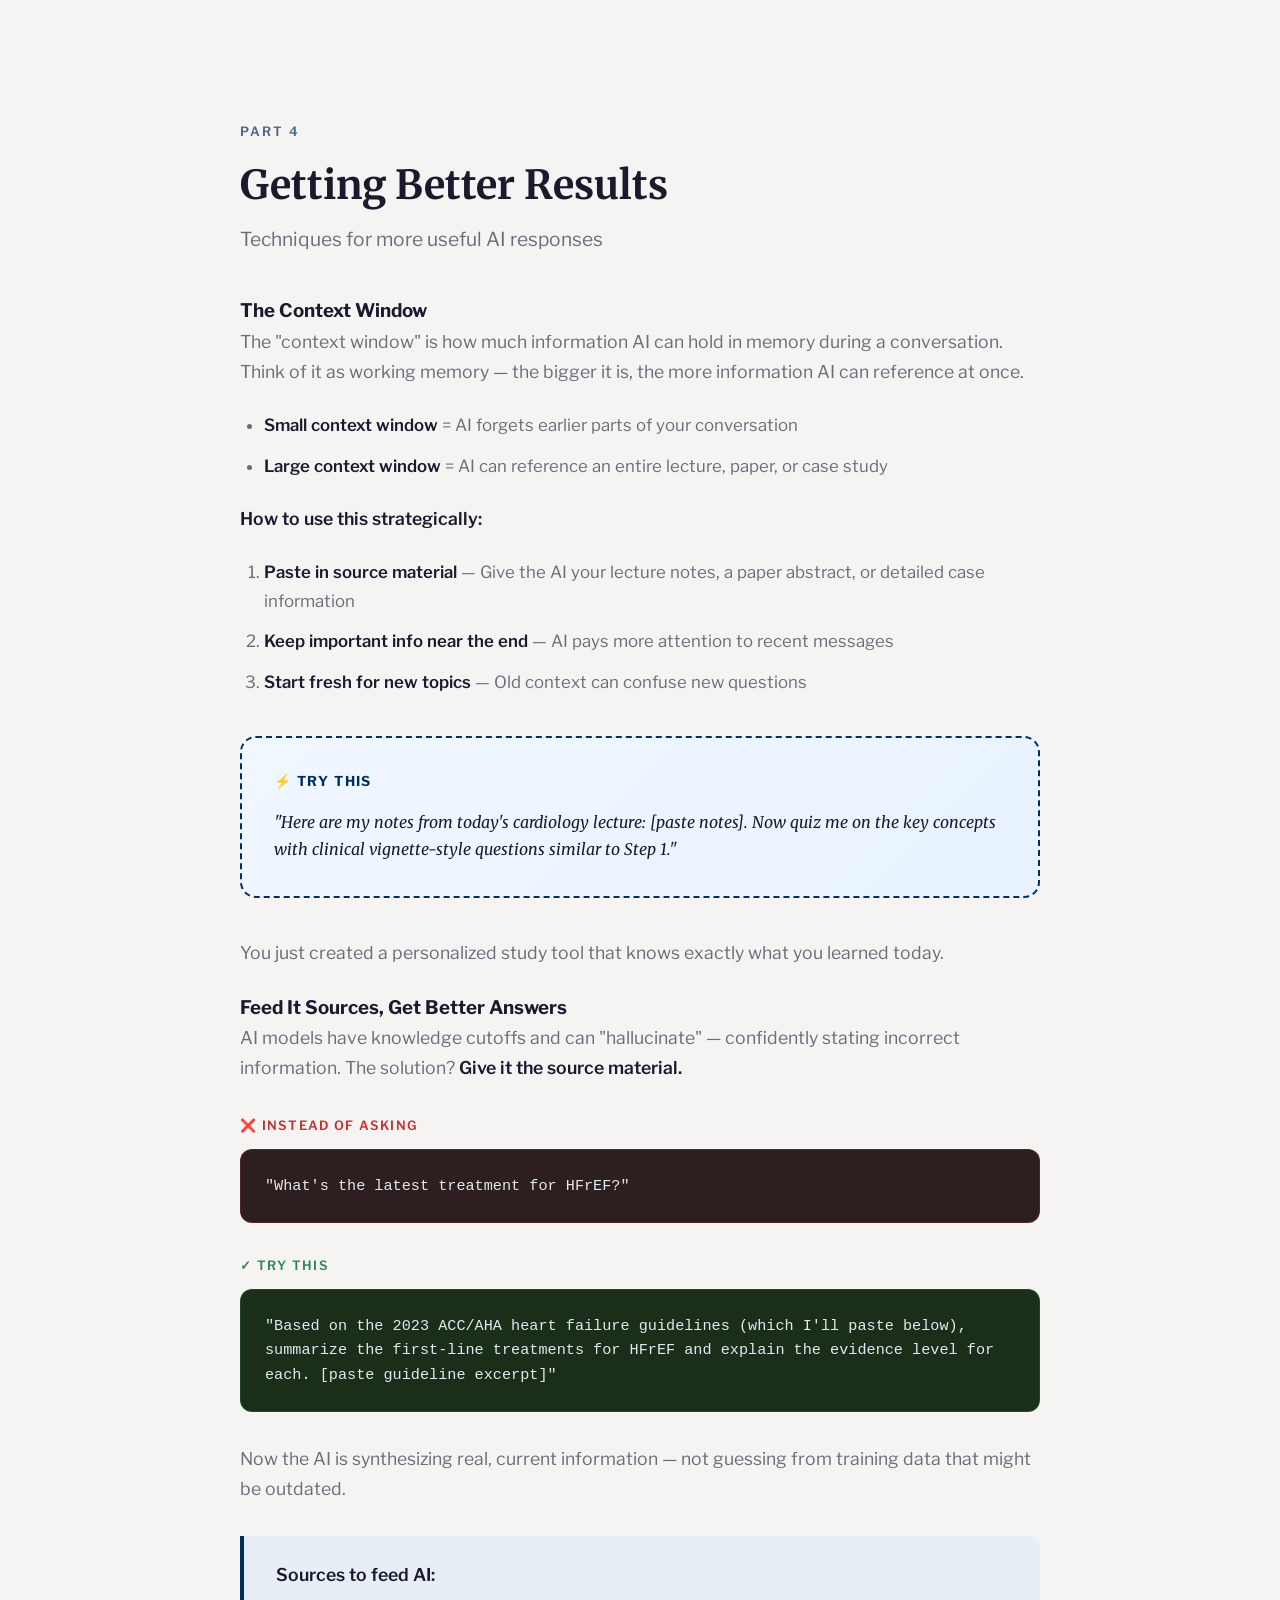
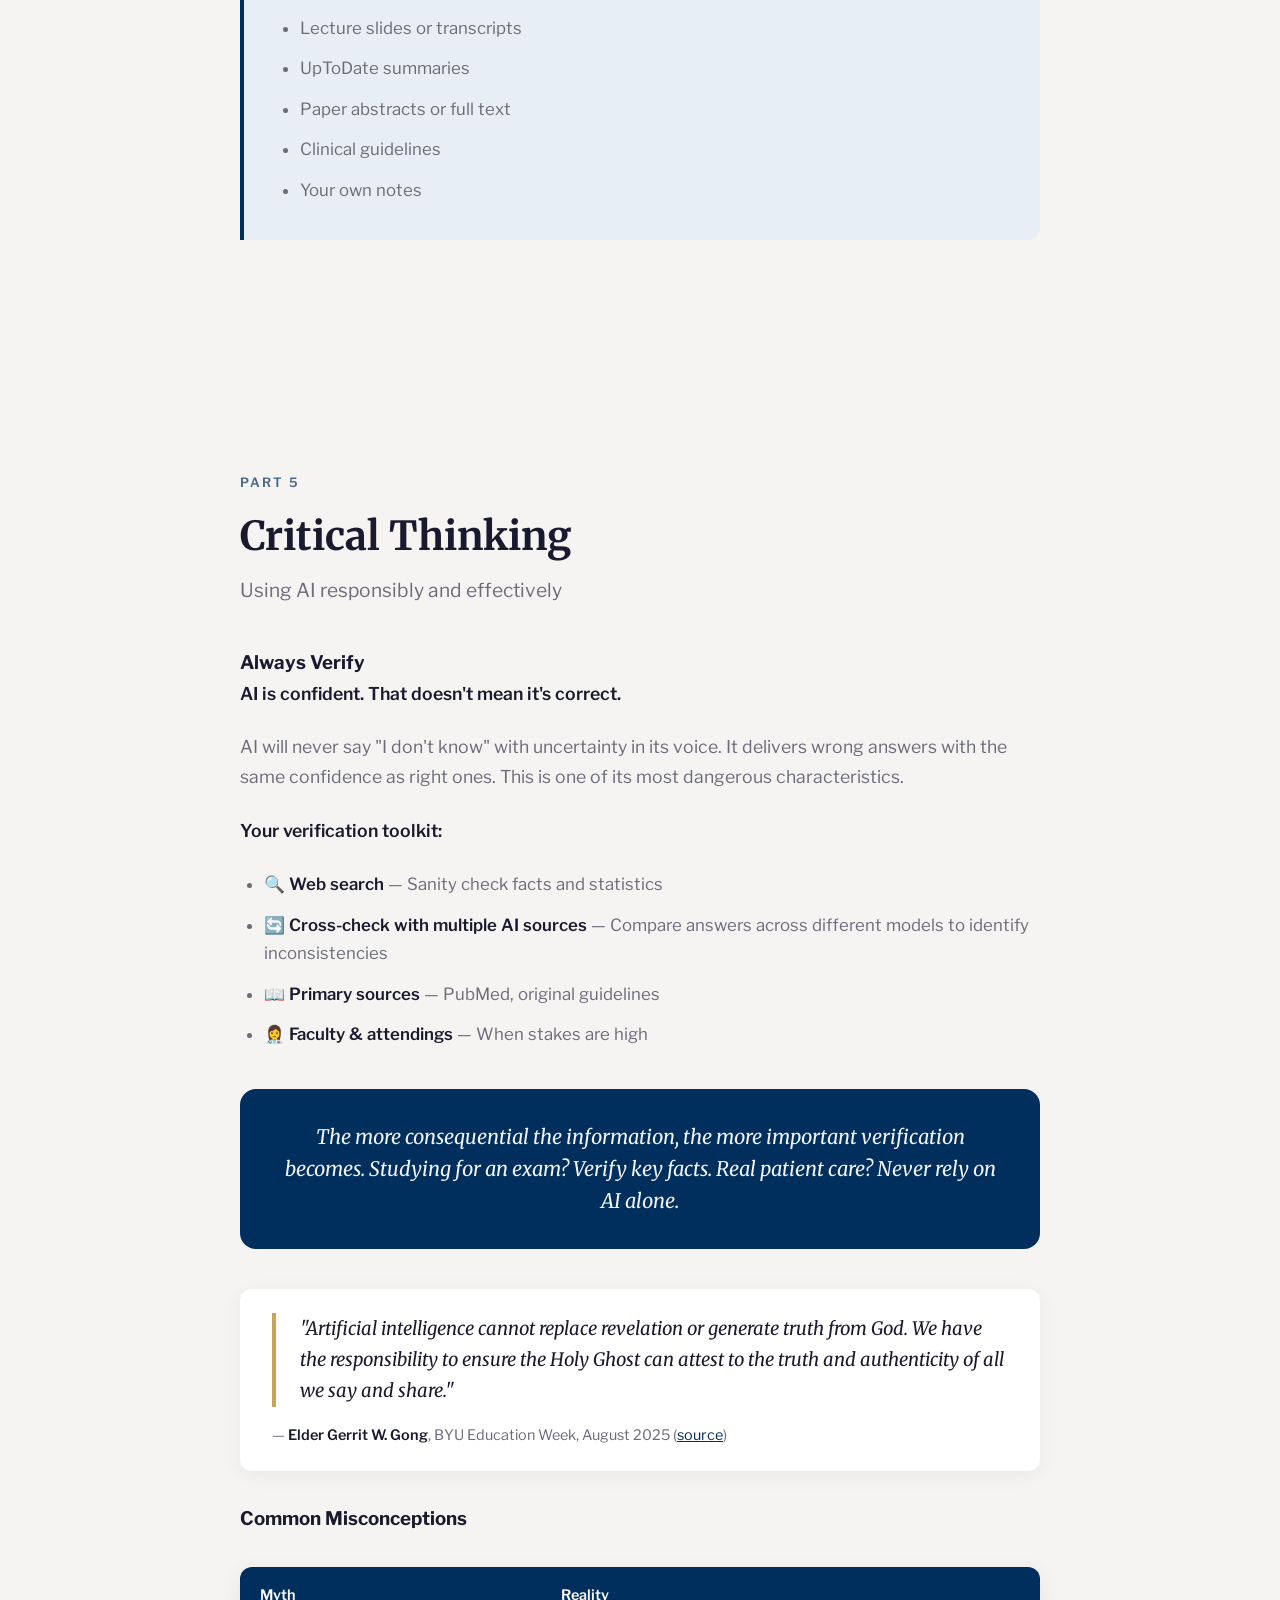
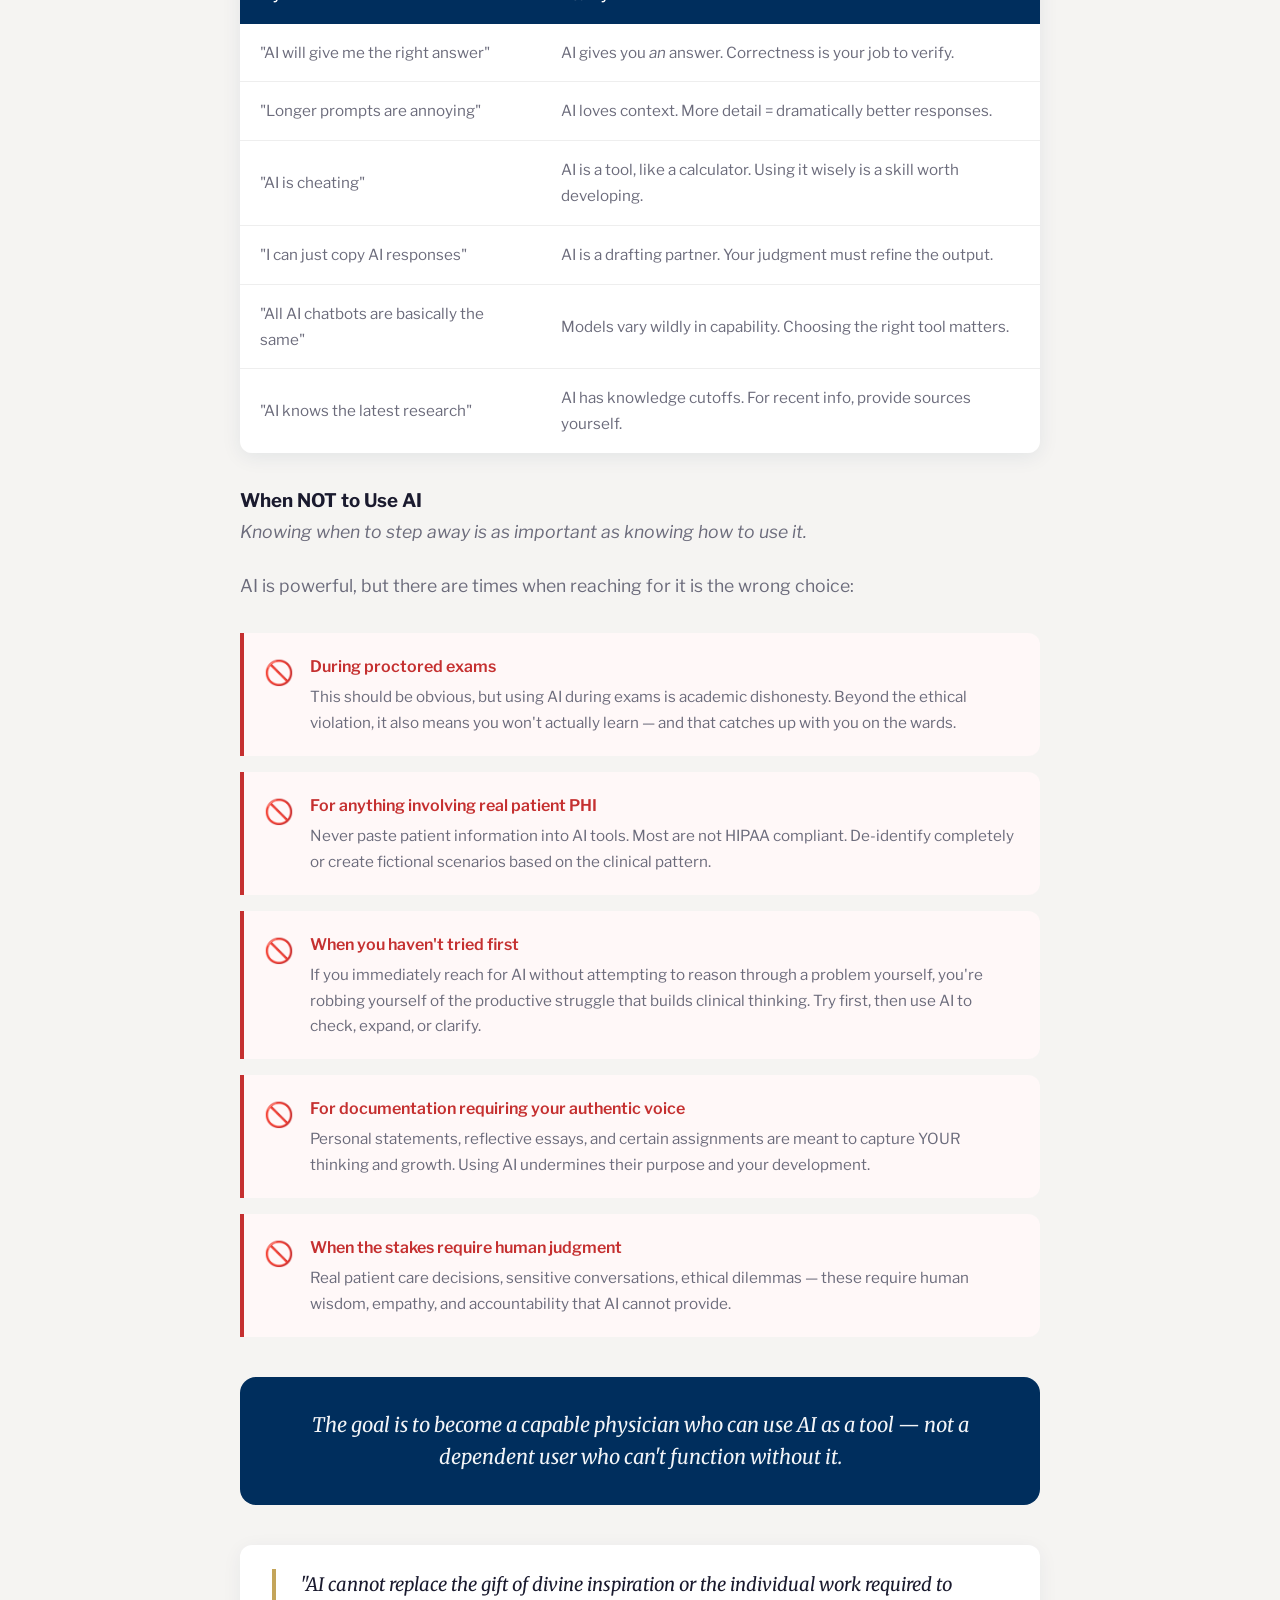
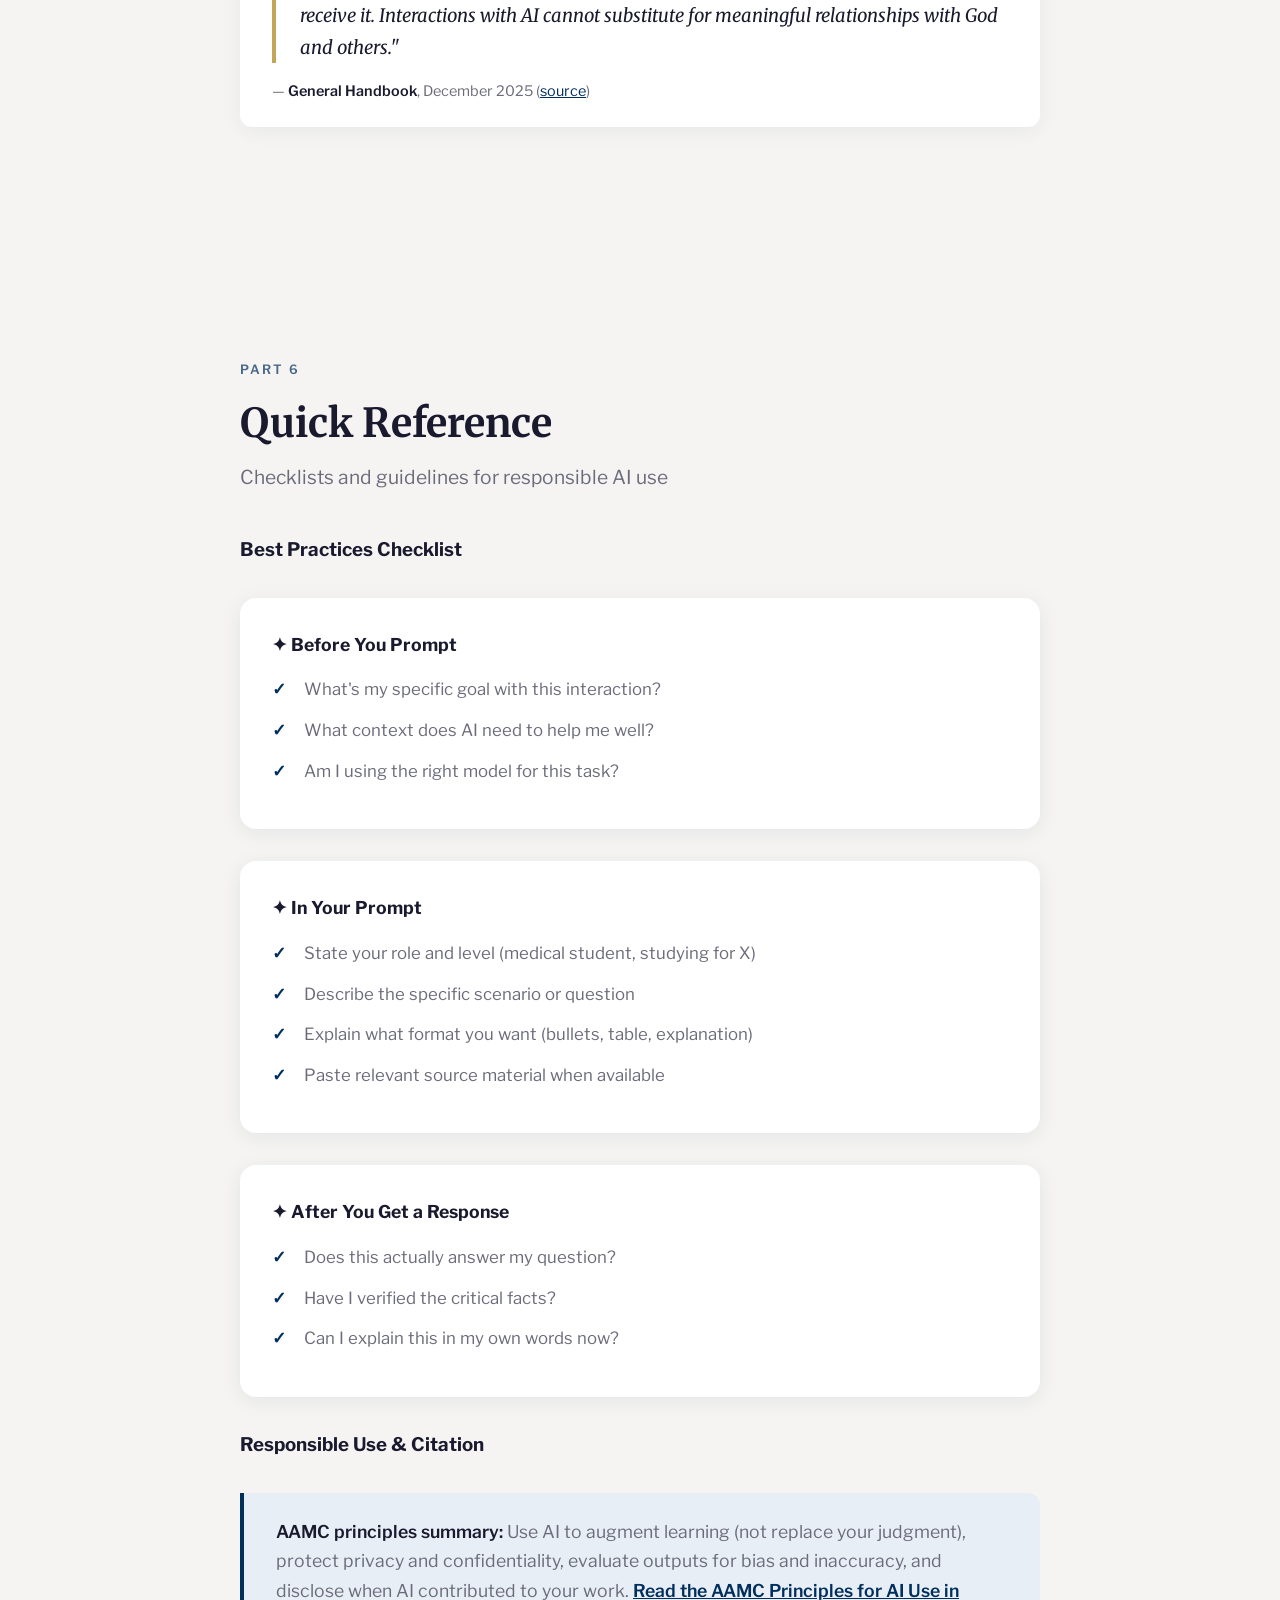
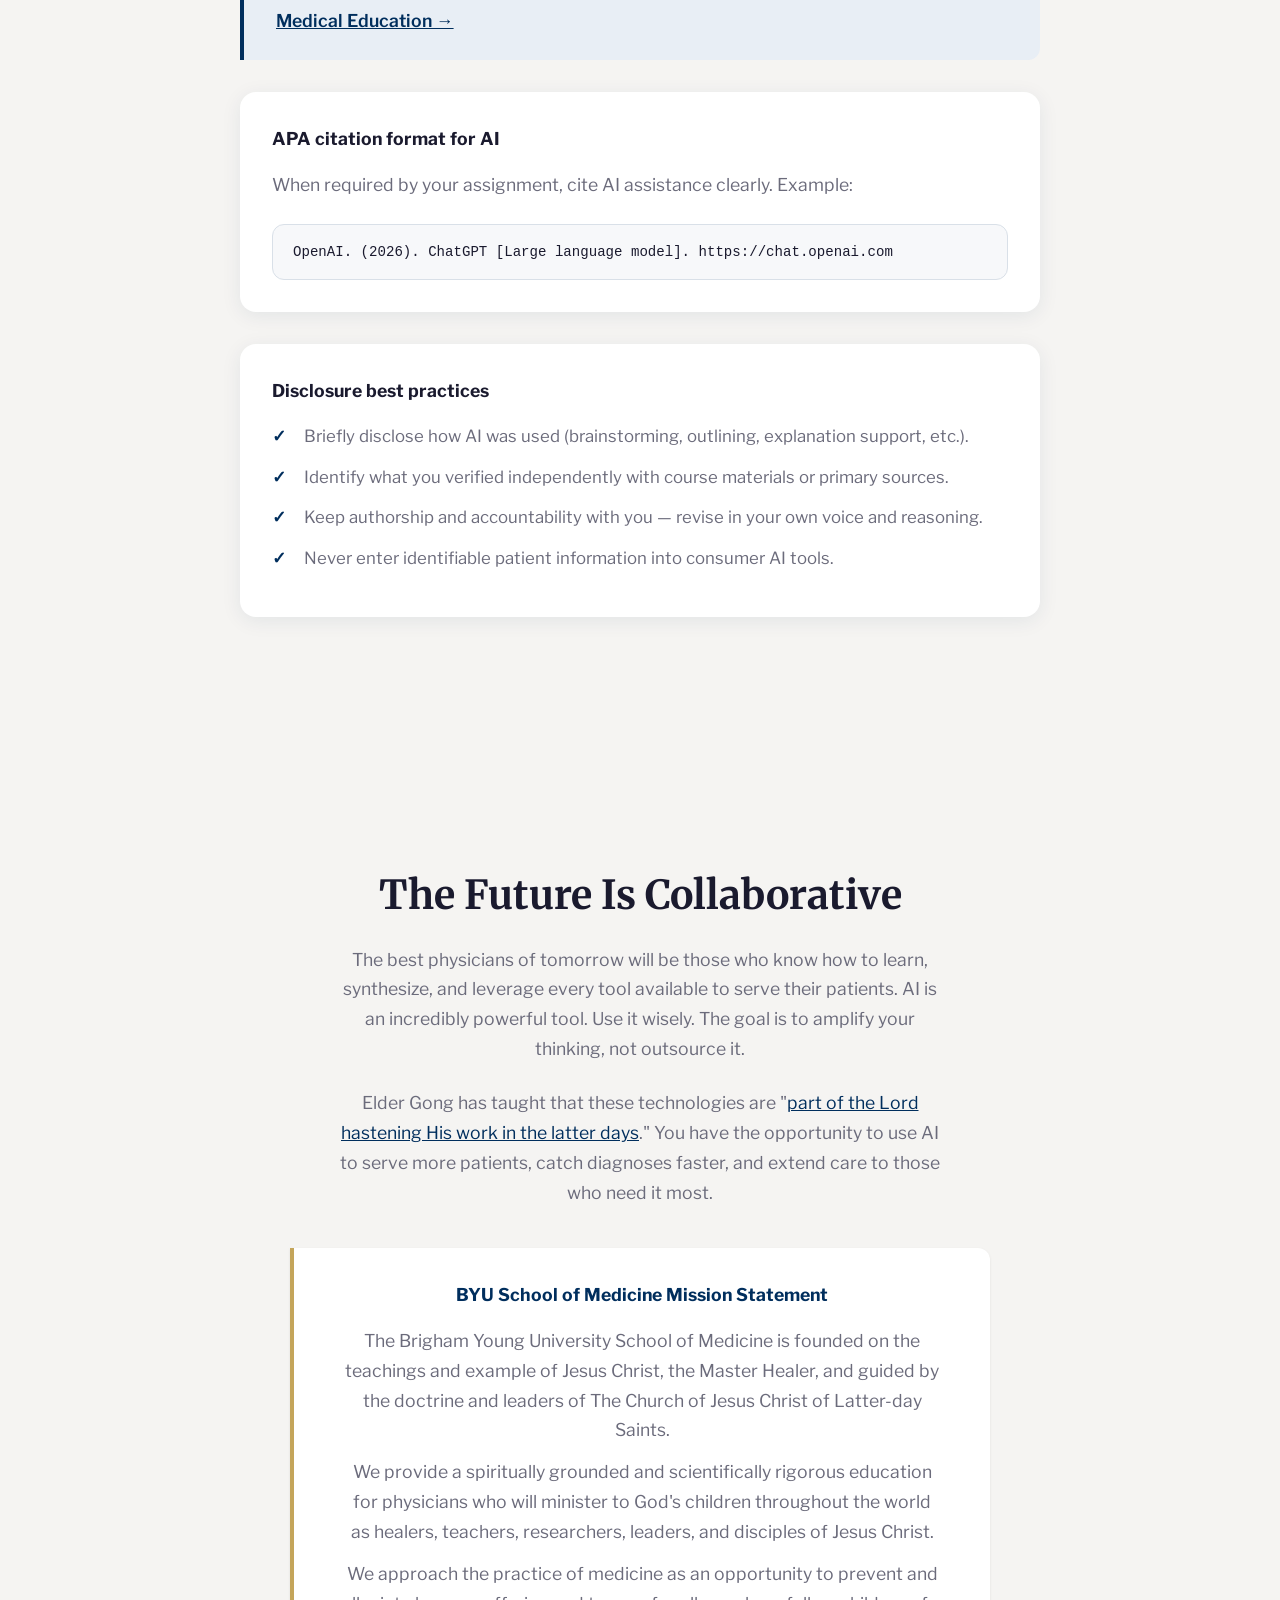
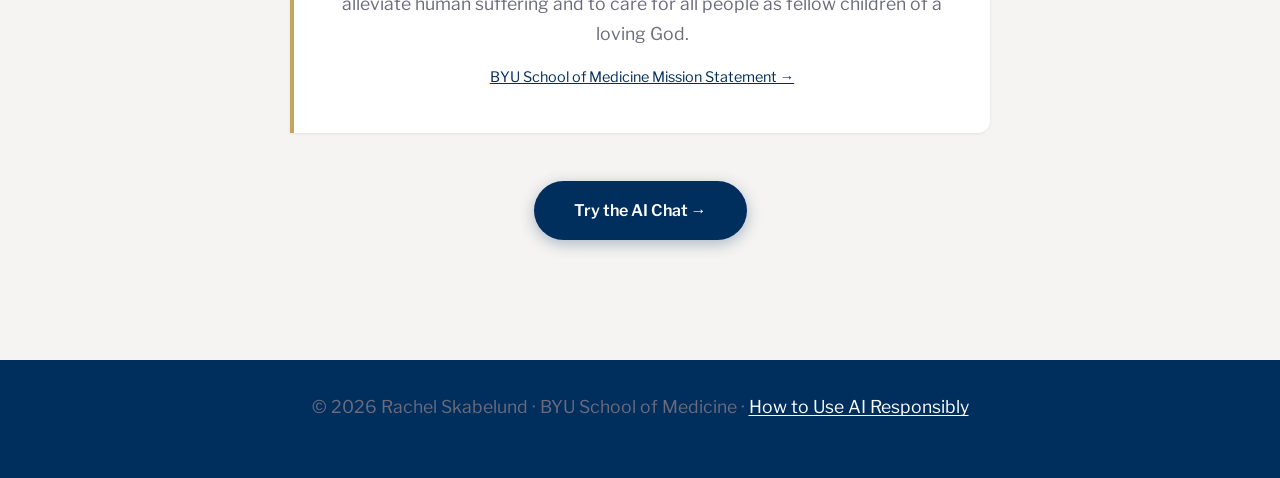
==== commit 5b6e4d0b: "Fix header divider line height on AI Guide page" ====
--- a/ai-guide.html
+++ b/ai-guide.html
@@ -113,6 +113,7 @@
             font-size: 1.5rem;
             font-weight: 700;
             letter-spacing: 0.02em;
+            line-height: 1.2;
             padding-right: 1rem;
             border-right: 2px solid rgba(255, 255, 255, 0.4);
             margin-right: 1rem;
@@ -1197,7 +1198,6 @@
             <li><a href="tutor.html"><span class="nav-icon"><svg viewBox="0 0 24 24" fill="none" stroke="#002E5D" stroke-width="1.5" stroke-linecap="round" stroke-linejoin="round"><path d="M4.8 2.3A.3.3 0 1 0 5 2H4a2 2 0 0 0-2 2v5a6 6 0 0 0 6 6v0a6 6 0 0 0 6-6V4a2 2 0 0 0-2-2h-1a.2.2 0 1 0 .3.3"></path><path d="M8 15v1a6 6 0 0 0 6 6v0a3 3 0 0 0 3-3v-3"></path><circle cx="17" cy="13" r="2"></circle></svg></span> Practice with a Patient</a></li>
             <li><a href="chat.html"><span class="nav-icon"><svg viewBox="0 0 24 24" fill="none" stroke="#002E5D" stroke-width="1.5" stroke-linecap="round" stroke-linejoin="round"><path d="M21 15a2 2 0 0 1-2 2H7l-4 4V5a2 2 0 0 1 2-2h14a2 2 0 0 1 2 2z"></path><circle cx="9" cy="10" r="1" fill="#002E5D" stroke="none"></circle><circle cx="12" cy="10" r="1" fill="#002E5D" stroke="none"></circle><circle cx="15" cy="10" r="1" fill="#002E5D" stroke="none"></circle></svg></span> AI Chat</a></li>
             <li><a href="ai-guide.html" class="active"><span class="nav-icon"><svg viewBox="0 0 24 24" fill="none" stroke="#002E5D" stroke-width="1.5" stroke-linecap="round" stroke-linejoin="round"><path d="M4 19.5A2.5 2.5 0 0 1 6.5 17H20"></path><path d="M6.5 2H20v20H6.5A2.5 2.5 0 0 1 4 19.5v-15A2.5 2.5 0 0 1 6.5 2z"></path><line x1="8" y1="7" x2="16" y2="7"></line><line x1="8" y1="11" x2="14" y2="11"></line></svg></span> AI Guide</a></li>
-            <li><a href="syllabus.html"><span class="nav-icon"><svg viewBox="0 0 24 24" fill="none" stroke="#002E5D" stroke-width="1.5" stroke-linecap="round" stroke-linejoin="round"><path d="M16 4h2a2 2 0 0 1 2 2v14a2 2 0 0 1-2 2H6a2 2 0 0 1-2-2V6a2 2 0 0 1 2-2h2"></path><rect x="8" y="2" width="8" height="4" rx="1" ry="1"></rect><line x1="8" y1="10" x2="16" y2="10"></line><line x1="8" y1="14" x2="16" y2="14"></line><line x1="8" y1="18" x2="12" y2="18"></line></svg></span> Course Syllabus</a></li>
         </ul>
     </nav>
 
